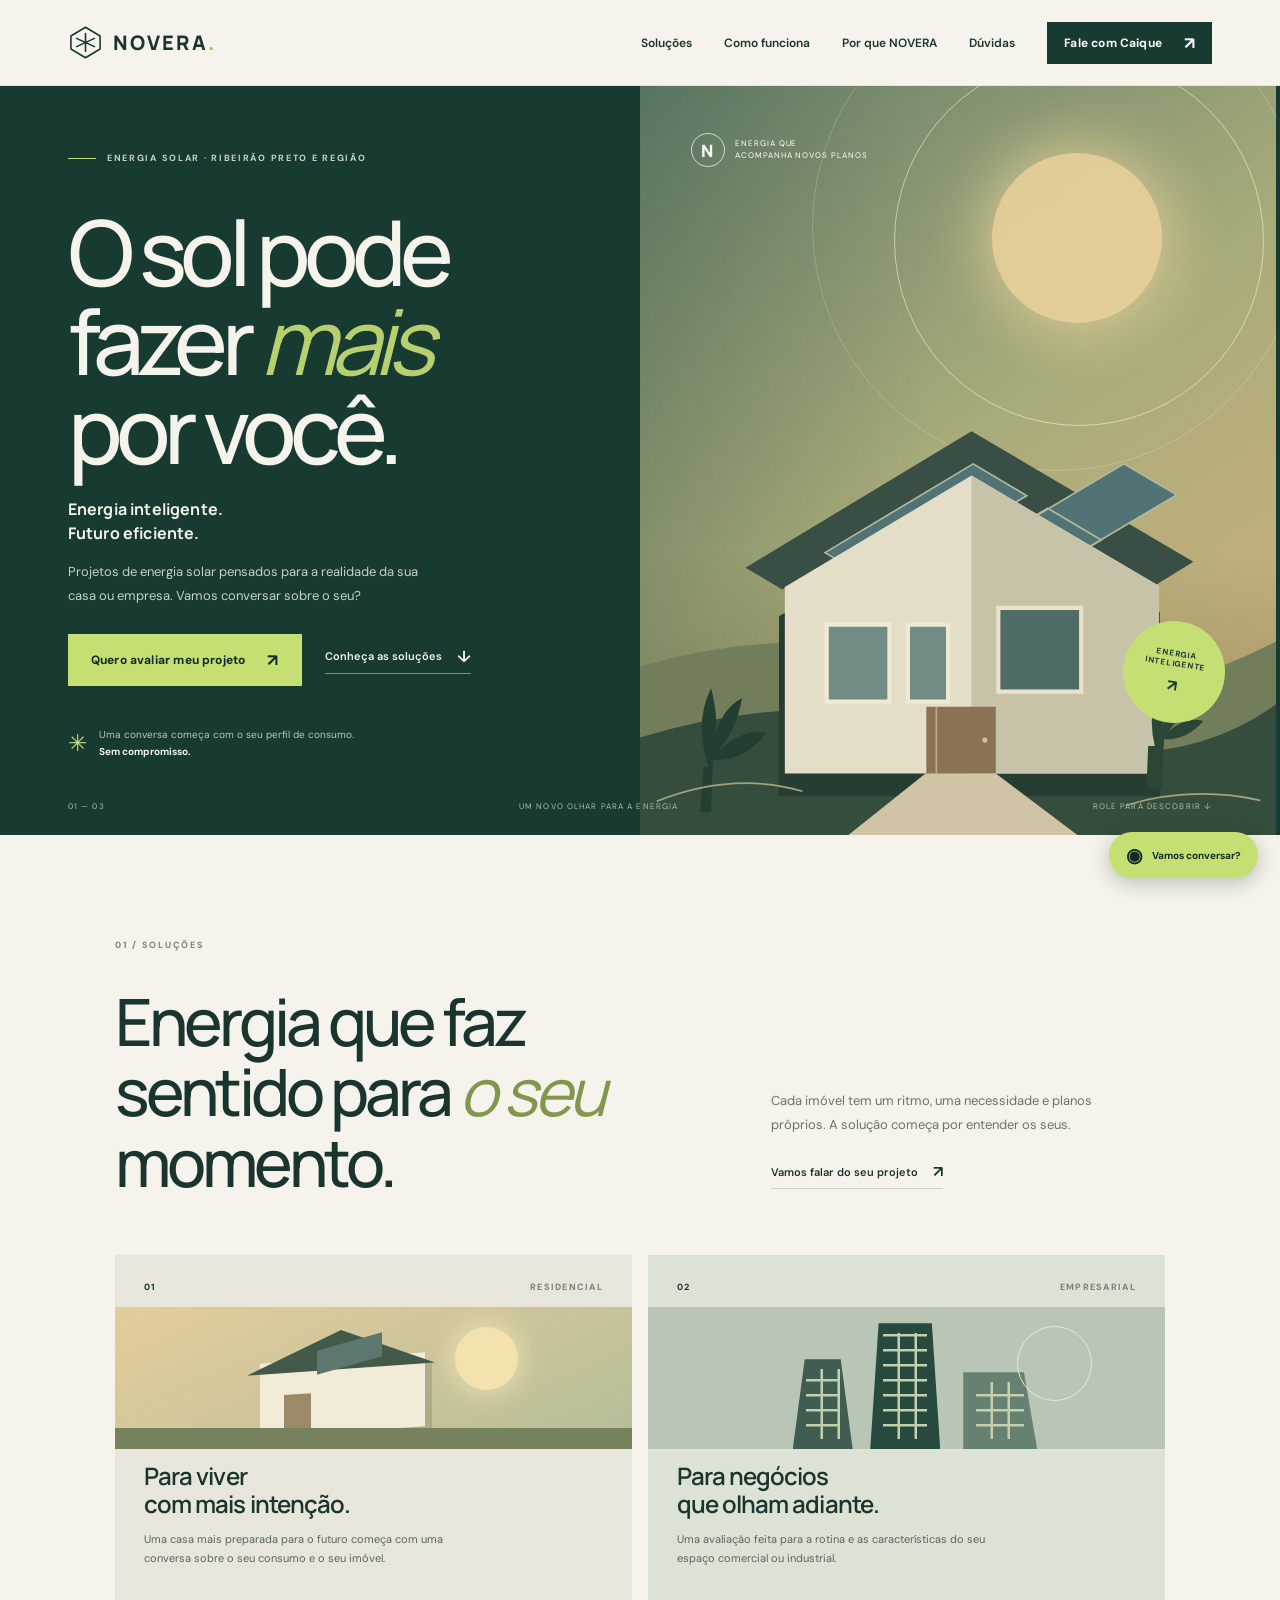
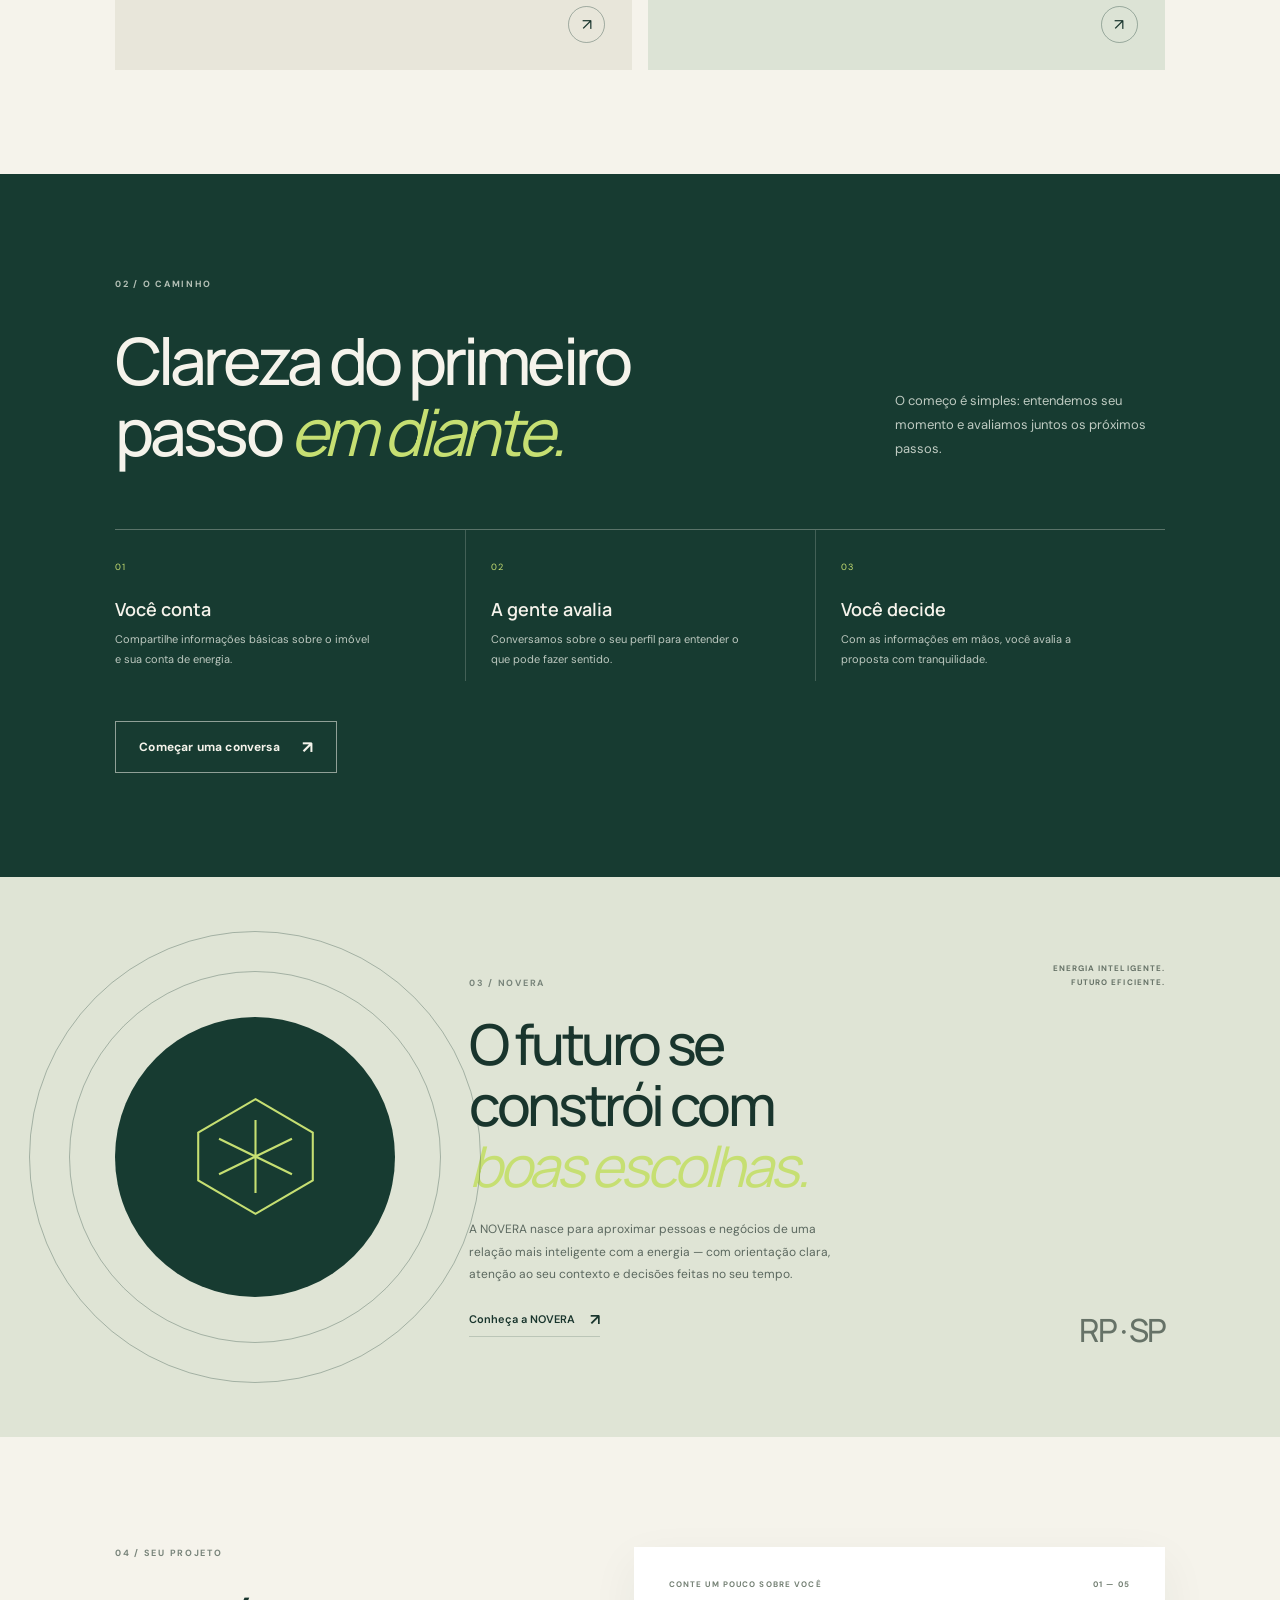
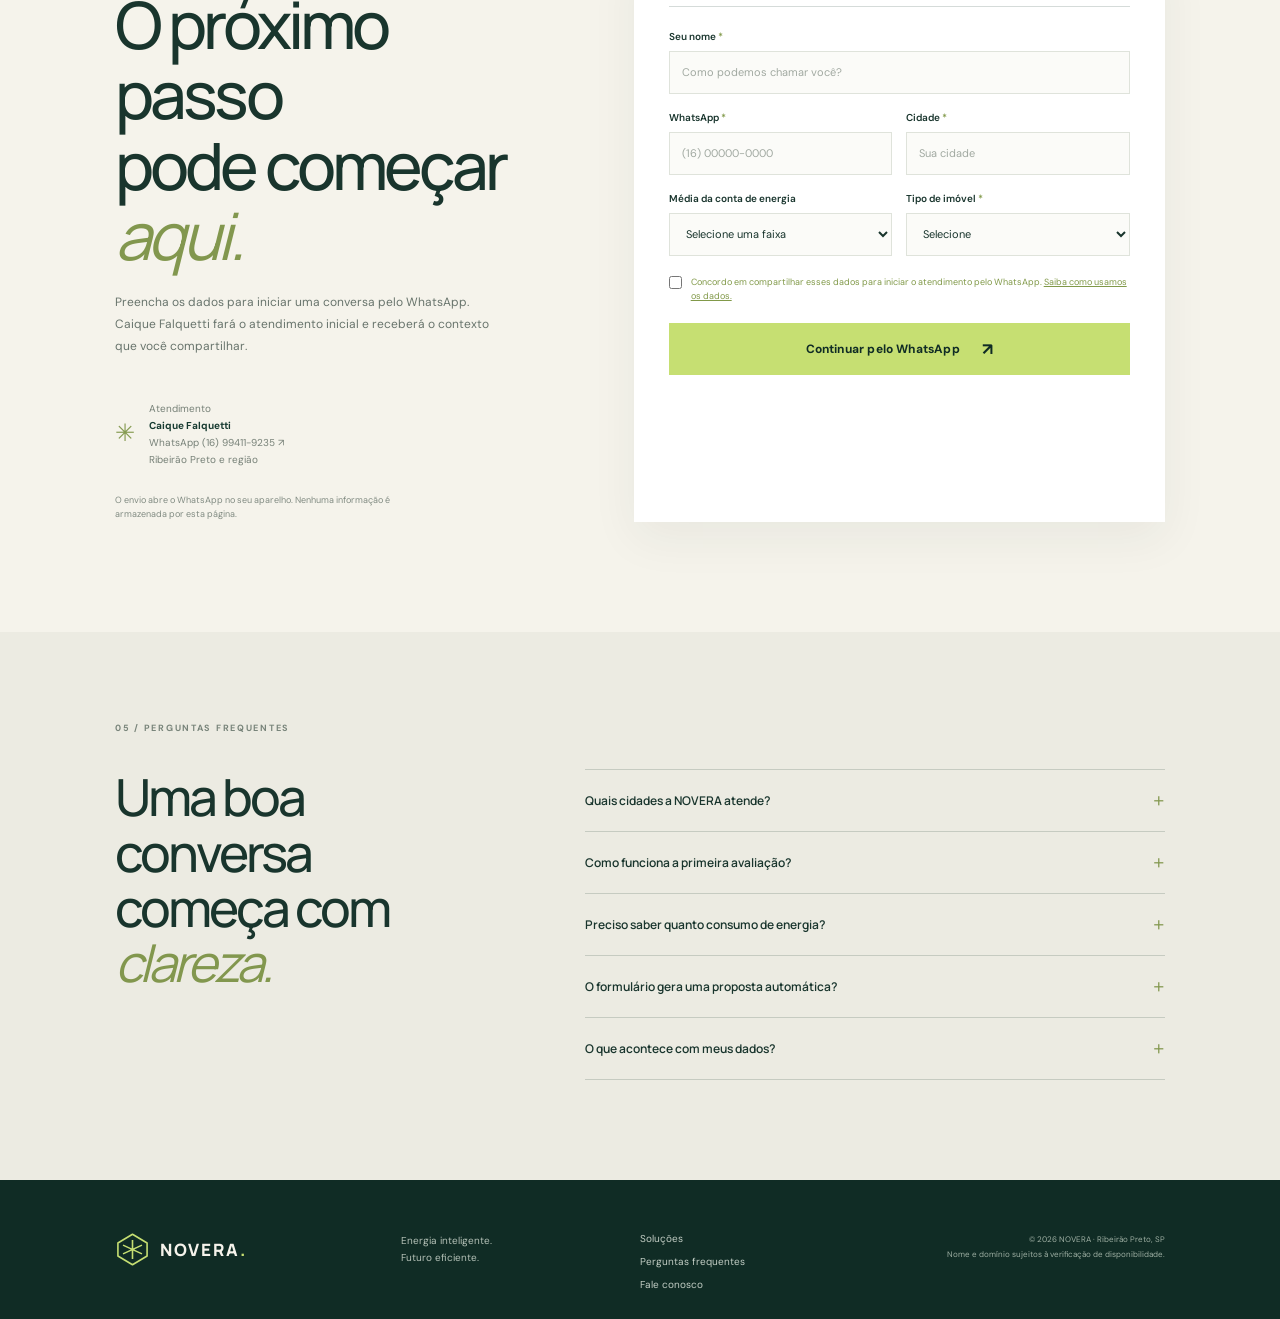
==== index.html @ 74062aa0 "Publicar o site NOVERA" ====
<!doctype html>
<html lang="pt-BR">
<head>
  <meta charset="utf-8">
  <meta name="viewport" content="width=device-width, initial-scale=1">
  <meta name="theme-color" content="#173b31">
  <meta name="description" content="Energia solar para casas e empresas em Ribeirão Preto e região. Conte à NOVERA sobre seu imóvel e receba uma avaliação personalizada.">
  <meta property="og:title" content="NOVERA — Energia inteligente. Futuro eficiente.">
  <meta property="og:description" content="Uma nova forma de pensar a energia da sua casa ou empresa.">
  <meta property="og:type" content="website">
  <title>NOVERA | Energia inteligente. Futuro eficiente.</title>
  <link rel="icon" href="assets/favicon.svg" type="image/svg+xml">
  <link rel="preconnect" href="https://fonts.googleapis.com">
  <link rel="preconnect" href="https://fonts.gstatic.com" crossorigin>
  <link href="https://fonts.googleapis.com/css2?family=DM+Sans:wght@400;500;600;700&family=Manrope:wght@400;500;600;700;800&display=swap" rel="stylesheet">
  <link rel="stylesheet" href="styles.css">
</head>
<body>
  <a class="skip-link" href="#conteudo">Pular para o conteúdo</a>
  <header class="site-header">
    <a class="brand" href="#inicio" aria-label="NOVERA, início">
      <svg class="brand-mark" viewBox="0 0 48 48" role="img" aria-label="Símbolo NOVERA"><path d="M24 3 44 15v18L24 45 4 33V15L24 3Z"/><path d="M24 11v26M11 18l26 12M37 18 11 30"/></svg>
      <span class="brand-word">NOVERA<span class="brand-dot">.</span></span>
    </a>
    <button class="menu-toggle" aria-expanded="false" aria-controls="main-nav" aria-label="Abrir menu"><span></span><span></span></button>
    <nav id="main-nav" class="main-nav" aria-label="Navegação principal">
      <a href="#solucoes">Soluções</a><a href="#como-funciona">Como funciona</a><a href="#sobre">Por que NOVERA</a><a href="#duvidas">Dúvidas</a>
      <a class="button button-small button-dark" data-wa href="#contato">Fale com Caique <span aria-hidden="true">↗</span></a>
    </nav>
  </header>
  <main id="conteudo">
    <section class="hero" id="inicio">
      <div class="hero-copy">
        <div class="eyebrow"><span class="eyebrow-line"></span> ENERGIA SOLAR · RIBEIRÃO PRETO E REGIÃO</div>
        <h1>O sol pode<br>fazer <em>mais</em><br>por você.</h1>
        <p class="hero-lede">Energia inteligente.<br>Futuro eficiente.</p>
        <p class="hero-text">Projetos de energia solar pensados para a realidade da sua casa ou empresa. Vamos conversar sobre o seu?</p>
        <div class="hero-actions"><a class="button button-lime" data-wa href="#contato">Quero avaliar meu projeto <span aria-hidden="true">↗</span></a><a class="text-link" href="#solucoes">Conheça as soluções <span aria-hidden="true">↓</span></a></div>
        <div class="hero-note"><span class="sun-icon" aria-hidden="true">✳</span><span>Uma conversa começa com o seu perfil de consumo.<br><b>Sem compromisso.</b></span></div>
      </div>
      <div class="hero-art" aria-label="Ilustração arquitetônica de uma casa com painéis solares ao entardecer" role="img">
        <div class="art-sun"></div><div class="art-orbit orbit-one"></div><div class="art-orbit orbit-two"></div>
        <div class="art-caption"><span class="caption-mark">N</span><span>ENERGIA QUE<br>ACOMPANHA NOVOS PLANOS</span></div>
        <svg class="house-art" viewBox="0 0 760 680" aria-hidden="true">
          <path class="hill hill-back" d="M0 470 Q210 410 390 475 T760 440V680H0Z"/><path class="hill hill-front" d="M0 555 Q210 490 420 550 T760 515V680H0Z"/>
          <path class="house-shadow" d="m166 410 230-133 225 128v220H166Z"/>
          <path class="roof" d="m126 352 270-163 265 156-44 27-221-129-226 135Z"/>
          <path class="roof-panel" d="m221 334 177-106 64 38-178 106Zm89 52 177-105 64 38-178 105Zm91-53 177-105 63 37-178 106Z"/>
          <path class="wall" d="m173 375 223-133 224 132v224H173Z"/><path class="wall-side" d="m396 242 224 132v224H396Z"/>
          <path class="window" d="M223 420h75v92h-75zM320 420h48v92h-48z"/><path class="window-side" d="M428 400h99v100h-99z"/>
          <path class="door" d="M342 518h83v80h-83z"/><path class="door-line" d="M354 518v80"/><circle class="knob" cx="412" cy="558" r="3"/>
          <path class="pathway" d="M341 598h84l109 82H238Z"/>
          <path class="plant" d="M82 590q-18-53 3-94 11 43 2 68 9-44 35-56-7 38-29 64 28-28 58-23-26 34-64 33l-2 62H72l4-54Z"/>
          <path class="plant plant-two" d="M615 565q-10-40 7-76 9 33 2 53 10-32 29-41-5 28-22 47 21-19 42-13-20 23-47 22l-3 59h-18l2-51Z"/>
          <path class="ground-line" d="M20 631q91-36 174-12m386 17q79-24 161-6"/>
        </svg>
        <div class="art-stamp"><span>ENERGIA<br>INTELIGENTE</span><b>↗</b></div>
      </div>
      <div class="hero-bottom"><span>01 — 03</span><span>UM NOVO OLHAR PARA A ENERGIA</span><span class="scroll-cue">ROLE PARA DESCOBRIR ↓</span></div>
    </section>

    <section class="intro section-pad" id="solucoes">
      <div class="section-kicker">01 / SOLUÇÕES</div><div class="intro-content"><h2>Energia que faz<br>sentido para <em>o seu</em><br>momento.</h2><div class="intro-aside"><p>Cada imóvel tem um ritmo, uma necessidade e planos próprios. A solução começa por entender os seus.</p><a class="text-link dark-link" href="#contato">Vamos falar do seu projeto <span>↗</span></a></div></div>
      <div class="solution-grid">
        <article class="solution-card home-card"><div class="solution-number">01 <span>RESIDENCIAL</span></div><div class="solution-illustration home-illustration" aria-hidden="true"><div class="mini-sun"></div><div class="mini-house"><i></i><b></b></div><div class="mini-ground"></div></div><h3>Para viver<br>com mais intenção.</h3><p>Uma casa mais preparada para o futuro começa com uma conversa sobre o seu consumo e o seu imóvel.</p><a class="round-link" href="#contato" aria-label="Saiba mais sobre energia solar residencial">↗</a></article>
        <article class="solution-card business-card"><div class="solution-number">02 <span>EMPRESARIAL</span></div><div class="solution-illustration business-illustration" aria-hidden="true"><div class="tower tower-a"></div><div class="tower tower-b"></div><div class="tower tower-c"></div><div class="business-sun"></div></div><h3>Para negócios<br>que olham adiante.</h3><p>Uma avaliação feita para a rotina e as características do seu espaço comercial ou industrial.</p><a class="round-link" href="#contato" aria-label="Saiba mais sobre energia solar empresarial">↗</a></article>
      </div>
    </section>

    <section class="process section-pad" id="como-funciona"><div class="section-kicker">02 / O CAMINHO</div><div class="process-heading"><h2>Clareza do primeiro<br>passo <em>em diante.</em></h2><p>O começo é simples: entendemos seu momento e avaliamos juntos os próximos passos.</p></div><div class="steps"><article><span class="step-index">01</span><h3>Você conta</h3><p>Compartilhe informações básicas sobre o imóvel e sua conta de energia.</p></article><article><span class="step-index">02</span><h3>A gente avalia</h3><p>Conversamos sobre o seu perfil para entender o que pode fazer sentido.</p></article><article><span class="step-index">03</span><h3>Você decide</h3><p>Com as informações em mãos, você avalia a proposta com tranquilidade.</p></article></div><a class="button button-outline" href="#contato">Começar uma conversa <span>↗</span></a></section>

    <section class="manifesto" id="sobre"><div class="manifesto-mark" aria-hidden="true"><svg viewBox="0 0 120 120"><path d="M60 5 115 37v46L60 115 5 83V37L60 5Z"/><path d="M60 25v70M25 43l70 34M95 43 25 77"/></svg></div><div class="manifesto-copy"><div class="section-kicker">03 / NOVERA</div><h2>O futuro se<br>constrói com<br><em>boas escolhas.</em></h2><p>A NOVERA nasce para aproximar pessoas e negócios de uma relação mais inteligente com a energia — com orientação clara, atenção ao seu contexto e decisões feitas no seu tempo.</p><a class="text-link" data-wa href="#contato">Conheça a NOVERA <span>↗</span></a></div><div class="manifesto-side"><span>ENERGIA INTELIGENTE.<br>FUTURO EFICIENTE.</span><span class="manifesto-year">RP · SP</span></div></section>

    <section class="lead-section section-pad" id="contato"><div class="lead-copy"><div class="section-kicker">04 / SEU PROJETO</div><h2>O próximo passo<br>pode começar <em>aqui.</em></h2><p>Preencha os dados para iniciar uma conversa pelo WhatsApp. Caique Falquetti fará o atendimento inicial e receberá o contexto que você compartilhar.</p><div class="lead-contact"><span class="contact-spark">✳</span><span>Atendimento<br><b>Caique Falquetti</b><br><a data-wa href="#contato">WhatsApp (16) 99411-9235 ↗</a><br>Ribeirão Preto e região</span></div><small>O envio abre o WhatsApp no seu aparelho. Nenhuma informação é armazenada por esta página.</small></div>
      <form class="lead-form" id="lead-form">
        <div class="form-heading"><span>CONTE UM POUCO SOBRE VOCÊ</span><span>01 — 05</span></div>
        <label for="name">Seu nome <span>*</span></label><input id="name" name="name" autocomplete="name" placeholder="Como podemos chamar você?" required>
        <div class="form-row"><div><label for="phone">WhatsApp <span>*</span></label><input id="phone" name="phone" type="tel" autocomplete="tel" inputmode="tel" placeholder="(16) 00000-0000" required></div><div><label for="city">Cidade <span>*</span></label><input id="city" name="city" autocomplete="address-level2" placeholder="Sua cidade" required></div></div>
        <div class="form-row"><div><label for="bill">Média da conta de energia</label><select id="bill" name="bill"><option value="">Selecione uma faixa</option><option>Até R$ 300</option><option>R$ 301 a R$ 600</option><option>R$ 601 a R$ 1.000</option><option>R$ 1.001 a R$ 2.000</option><option>Acima de R$ 2.000</option><option>Prefiro informar depois</option></select></div><div><label for="property">Tipo de imóvel <span>*</span></label><select id="property" name="property" required><option value="">Selecione</option><option>Residencial — casa</option><option>Residencial — apartamento</option><option>Comercial</option><option>Industrial / rural</option><option>Outro</option></select></div></div>
        <label class="consent"><input type="checkbox" id="consent" required><span>Concordo em compartilhar esses dados para iniciar o atendimento pelo WhatsApp. <a href="#privacidade">Saiba como usamos os dados.</a></span></label>
        <button class="button button-lime submit-button" type="submit">Continuar pelo WhatsApp <span>↗</span></button><p class="form-feedback" id="form-feedback" aria-live="polite"></p>
      </form>
    </section>

    <section class="faq-section section-pad" id="duvidas"><div class="section-kicker">05 / PERGUNTAS FREQUENTES</div><div class="faq-layout"><h2>Uma boa conversa<br>começa com <em>clareza.</em></h2><div class="faq-list">
      <details><summary>Quais cidades a NOVERA atende?<span>+</span></summary><p>O atendimento inicial é voltado a Ribeirão Preto e região. Informe sua cidade no formulário para confirmarmos a disponibilidade para o seu endereço.</p></details>
      <details><summary>Como funciona a primeira avaliação?<span>+</span></summary><p>Você compartilha alguns dados básicos e conversamos sobre o seu perfil. Qualquer recomendação depende da análise do imóvel e das informações completas.</p></details>
      <details><summary>Preciso saber quanto consumo de energia?<span>+</span></summary><p>Não. Se souber a média da sua conta, ela ajuda a iniciar a conversa. Se não souber, selecione “Prefiro informar depois” e seguimos por lá.</p></details>
      <details><summary>O formulário gera uma proposta automática?<span>+</span></summary><p>Não. Ele prepara uma mensagem para o WhatsApp com as informações que você escolheu compartilhar. Uma avaliação mais completa depende do atendimento.</p></details>
      <details><summary>O que acontece com meus dados?<span>+</span></summary><p>Os dados são incluídos apenas na mensagem que você escolhe abrir no WhatsApp. Esta página não tem sistema próprio de armazenamento. Consulte o aviso de privacidade antes do lançamento para adequá-lo ao processo real da empresa.</p></details>
    </div></div></section>
  </main>
  <footer class="site-footer" id="privacidade"><a class="brand footer-brand" href="#inicio"><svg class="brand-mark" viewBox="0 0 48 48" aria-hidden="true"><path d="M24 3 44 15v18L24 45 4 33V15L24 3Z"/><path d="M24 11v26M11 18l26 12M37 18 11 30"/></svg><span class="brand-word">NOVERA<span class="brand-dot">.</span></span></a><p>Energia inteligente.<br>Futuro eficiente.</p><div class="footer-links"><a href="#solucoes">Soluções</a><a href="#duvidas">Perguntas frequentes</a><a href="#contato">Fale conosco</a></div><span class="copyright">© <span id="year">2026</span> NOVERA · Ribeirão Preto, SP<br>Nome e domínio sujeitos à verificação de disponibilidade.</span></footer>
  <a class="floating-wa" data-wa href="#contato" aria-label="Fale com a NOVERA pelo WhatsApp"><span class="wa-icon">◉</span><span>Vamos conversar?</span></a>
  <script src="script.js"></script>
</body>
</html>
---- styles.css ----
:root{--forest:#173b31;--forest-deep:#102c25;--moss:#345b49;--lime:#c6df72;--paper:#f5f3eb;--sand:#e9e5d8;--ink:#19352d;--muted:#68746c;--line:rgba(23,59,49,.18);--display:'Manrope',sans-serif;--body:'DM Sans',sans-serif}*{box-sizing:border-box}html{scroll-behavior:smooth;scroll-padding-top:88px}body{margin:0;background:var(--paper);color:var(--ink);font-family:var(--body);-webkit-font-smoothing:antialiased}a{color:inherit;text-decoration:none}button,input,select{font:inherit}.skip-link{position:absolute;top:-60px;left:20px;background:var(--lime);padding:12px;z-index:20}.skip-link:focus{top:12px}.site-header{height:86px;padding:0 5.3%;display:flex;align-items:center;justify-content:space-between;background:var(--paper);position:sticky;top:0;z-index:10;border-bottom:1px solid rgba(23,59,49,.08)}.brand{display:flex;align-items:center;gap:10px}.brand-mark{width:35px;height:35px;fill:none;stroke:var(--forest);stroke-width:2.2;stroke-linejoin:round}.brand-word{font:800 20px var(--display);letter-spacing:.12em}.brand-dot{color:#a3bd4d}.main-nav{display:flex;align-items:center;gap:32px;font-size:12px;font-weight:600}.main-nav>a:not(.button){transition:color .2s}.main-nav>a:not(.button):hover{color:#799337}.button{min-height:52px;padding:0 23px;display:inline-flex;align-items:center;justify-content:center;gap:22px;font-size:12px;font-weight:700;letter-spacing:.015em;transition:transform .2s,background .2s}.button:hover{transform:translateY(-2px)}.button span{font-size:17px}.button-small{min-height:42px;padding:0 17px}.button-dark{background:var(--forest);color:white}.button-lime{background:var(--lime);color:var(--forest-deep)}.button-outline{color:var(--paper);border:1px solid rgba(245,243,235,.55);margin-top:40px}.menu-toggle{display:none}.hero{min-height:660px;background:var(--forest);color:var(--paper);position:relative;display:grid;grid-template-columns:1fr 1fr;overflow:hidden;padding:66px 5.3% 72px}.hero-copy{position:relative;z-index:2;max-width:550px}.eyebrow,.section-kicker{font-size:9px;font-weight:700;letter-spacing:.19em}.eyebrow{display:flex;align-items:center;gap:11px;color:#c5d3c8}.eyebrow-line{width:28px;height:1px;background:var(--lime)}h1,h2,h3,p{margin-top:0}.hero h1{font:500 clamp(64px,7.1vw,100px)/.98 var(--display);letter-spacing:-.075em;margin:43px 0 23px}.hero h1 em,.intro h2 em,.process h2 em,.manifesto h2 em,.lead-copy h2 em,.faq-layout h2 em{font-weight:400;color:#b8cf70}.hero-lede{font:700 16px/1.5 var(--display);letter-spacing:.01em;margin-bottom:15px}.hero-text{max-width:360px;color:#c5d1c8;font-size:13px;line-height:1.8;margin-bottom:27px}.hero-actions{display:flex;align-items:center;gap:23px;flex-wrap:wrap}.text-link{font-size:11px;font-weight:600;border-bottom:1px solid rgba(245,243,235,.45);padding:0 0 6px;display:inline-flex;gap:15px;align-items:center}.text-link span{font-size:16px}.hero-note{display:flex;align-items:center;gap:12px;margin-top:39px;color:#b8c6bc;font-size:10px;line-height:1.65}.hero-note b{color:var(--paper)}.sun-icon{font-size:23px;color:var(--lime)}.hero-art{position:relative;min-height:510px;margin:-66px -11.2% -72px 0;background:linear-gradient(145deg,#66806a,#a8ab7a 48%,#d4b27c);overflow:hidden}.hero-art:after{content:'';position:absolute;inset:0;background:linear-gradient(90deg,rgba(23,59,49,.18),transparent 46%),linear-gradient(0deg,rgba(27,47,35,.3),transparent 38%)}.art-sun{position:absolute;width:170px;height:170px;border-radius:50%;background:#ead29c;opacity:.9;right:18%;top:9%;box-shadow:0 0 70px #f2dba3}.art-orbit{position:absolute;border:1px solid rgba(250,242,208,.6);border-radius:50%;width:370px;height:370px;right:2%;top:-4%}.orbit-two{width:490px;height:490px;right:-4%;top:-14%;opacity:.4}.house-art{position:absolute;width:100%;height:auto;bottom:-1%;left:0;z-index:1}.hill-back{fill:#727e5b}.hill-front{fill:#354d3d}.house-shadow{fill:#263d32}.roof{fill:#394e44}.roof-panel{fill:#527375;stroke:#b0bb9a;stroke-width:2}.wall{fill:#e4ddc7}.wall-side{fill:#c7c3a9}.window{fill:#718c85;stroke:#f0e9d4;stroke-width:5}.window-side{fill:#506c68;stroke:#ebe2ca;stroke-width:5}.door{fill:#8b7254}.door-line{stroke:#c1aa83;stroke-width:2}.knob{fill:#d2c48e}.pathway{fill:#d0c4a4}.plant{fill:#233f32}.plant-two{fill:#2b4536}.ground-line{stroke:#a3a47a;stroke-width:2;fill:none}.art-caption{position:absolute;top:47px;left:8%;z-index:2;display:flex;align-items:center;gap:10px;font-size:8px;line-height:1.45;letter-spacing:.12em;color:#fff}.caption-mark{font:800 17px var(--display);border:1px solid rgba(255,255,255,.7);border-radius:50%;width:34px;height:34px;display:grid;place-items:center}.art-stamp{position:absolute;right:8%;bottom:15%;z-index:3;background:var(--lime);width:102px;height:102px;border-radius:50%;display:flex;align-items:center;justify-content:center;flex-direction:column;gap:7px;color:var(--forest);font-size:8px;font-weight:700;letter-spacing:.1em;text-align:center;transform:rotate(9deg)}.art-stamp b{font-size:16px}.hero-bottom{position:absolute;bottom:24px;left:5.3%;right:5.3%;z-index:2;display:flex;justify-content:space-between;color:#aabbb0;font-size:8px;letter-spacing:.14em}.section-pad{padding:104px 9%}.intro{background:var(--paper)}.section-kicker{color:#78847a}.intro-content{display:grid;grid-template-columns:1.25fr .75fr;align-items:end;margin:35px 0 58px}.intro h2,.process h2,.manifesto h2,.lead-copy h2,.faq-layout h2{font:500 clamp(38px,5.1vw,68px)/1.08 var(--display);letter-spacing:-.06em;margin:0}.intro h2 em,.lead-copy h2 em,.faq-layout h2 em{color:#82974e}.intro-aside{max-width:330px;padding:0 0 8px}.intro-aside p,.process-heading>p{font-size:13px;line-height:1.85;color:var(--muted);margin-bottom:23px}.dark-link{border-color:var(--line)}.solution-grid{display:grid;grid-template-columns:1fr 1fr;gap:16px}.solution-card{min-height:415px;padding:26px 29px 30px;position:relative;overflow:hidden}.home-card{background:#e8e6da}.business-card{background:#dce3d5}.solution-number{display:flex;justify-content:space-between;font-size:9px;font-weight:700;letter-spacing:.14em}.solution-number span{color:#768077}.solution-illustration{height:142px;position:relative;margin:14px -29px 13px;overflow:hidden}.home-illustration{background:linear-gradient(155deg,#e4cc9b,#b5bd98)}.mini-sun{position:absolute;width:63px;height:63px;background:#f3e1ae;border-radius:50%;top:20px;right:22%;box-shadow:0 0 30px #f6e9bb}.mini-house{position:absolute;width:165px;height:74px;background:#f1ebd8;left:28%;bottom:17px;transform:skewY(-4deg);box-shadow:7px 10px 0 rgba(57,75,56,.18)}.mini-house:before{content:'';position:absolute;left:-13px;top:-28px;border-left:94px solid transparent;border-right:94px solid transparent;border-bottom:39px solid #43594a}.mini-house i{position:absolute;width:65px;height:24px;background:#5d7770;top:-16px;left:57px;transform:skewY(-12deg)}.mini-house b{position:absolute;width:27px;height:41px;background:#9d8968;bottom:0;left:24px}.mini-ground{position:absolute;bottom:0;width:100%;height:21px;background:#76815d}.business-illustration{background:#b9c6b5}.tower{position:absolute;bottom:0;background:#405d51;width:60px}.tower-a{height:90px;left:28%;clip-path:polygon(20% 0,80% 0,100% 100%,0 100%)}.tower-b{height:126px;left:43%;width:70px;background:#27493e;clip-path:polygon(12% 0,88% 0,100% 100%,0 100%)}.tower-c{height:77px;left:61%;width:74px;background:#668172;clip-path:polygon(0 0,82% 0,100% 100%,0 100%)}.tower:after{content:'';position:absolute;inset:10px 13px;background:repeating-linear-gradient(0deg,transparent 0 12px,#c4d0ad 13px 15px),repeating-linear-gradient(90deg,transparent 0 14px,#c4d0ad 15px 17px)}.business-sun{position:absolute;right:14%;top:19px;border:1px solid #f1e7c6;width:75px;height:75px;border-radius:50%}.solution-card h3{font:600 24px/1.15 var(--display);letter-spacing:-.04em;margin:0 0 12px}.solution-card p{font-size:11px;line-height:1.8;color:#58665d;max-width:310px;margin:0}.round-link{position:absolute;right:27px;bottom:27px;border:1px solid rgba(23,59,49,.35);border-radius:50%;width:37px;height:37px;display:grid;place-items:center;transition:background .2s,color .2s}.round-link:hover{background:var(--forest);color:white}.process{background:var(--forest);color:var(--paper)}.process .section-kicker{color:#b5c1b7}.process-heading{display:flex;justify-content:space-between;align-items:end;margin:35px 0 63px}.process h2 em,.manifesto h2 em{color:var(--lime)}.process-heading>p{max-width:270px;color:#bfcbc2;margin:0 0 5px}.steps{display:grid;grid-template-columns:repeat(3,1fr);border-top:1px solid rgba(245,243,235,.3)}.steps article{padding:24px 26px 0 0;min-height:150px;position:relative}.steps article+article{padding-left:25px;border-left:1px solid rgba(245,243,235,.2)}.step-index{font-size:9px;color:var(--lime);letter-spacing:.12em}.steps h3{font:600 18px var(--display);margin:22px 0 9px}.steps p{font-size:11px;line-height:1.8;color:#bdc9c0;max-width:260px}.manifesto{background:#dfe4d5;min-height:560px;padding:85px 9%;display:grid;grid-template-columns:.7fr 1fr .45fr;align-items:center;gap:35px;overflow:hidden}.manifesto-mark{width:280px;height:280px;border-radius:50%;background:var(--forest);display:grid;place-items:center;position:relative}.manifesto-mark:before,.manifesto-mark:after{content:'';position:absolute;border:1px solid rgba(23,59,49,.3);border-radius:50%;width:370px;height:370px}.manifesto-mark:after{width:450px;height:450px}.manifesto-mark svg{width:125px;fill:none;stroke:var(--lime);stroke-width:2}.manifesto-copy .section-kicker{margin-bottom:25px}.manifesto h2{font-size:clamp(39px,4.4vw,61px);margin-bottom:21px}.manifesto-copy>p{font-size:12px;line-height:1.9;color:#5b685f;max-width:390px;margin-bottom:21px}.manifesto .text-link{border-color:var(--line)}.manifesto-side{align-self:stretch;display:flex;flex-direction:column;justify-content:space-between;align-items:flex-end;font-size:8px;font-weight:700;letter-spacing:.13em;text-align:right;color:#667267;line-height:1.7}.manifesto-year{font:500 32px var(--display);letter-spacing:-.07em}.lead-section{display:grid;grid-template-columns:.9fr 1.1fr;gap:8%;background:var(--paper);padding-top:110px;padding-bottom:110px}.lead-copy h2{margin:30px 0 20px}.lead-copy>p{font-size:12px;line-height:1.85;color:var(--muted);max-width:375px}.lead-contact{display:flex;align-items:center;gap:14px;margin-top:42px;font-size:10px;line-height:1.7;color:#768077}.lead-contact b{font-weight:700;color:var(--forest)}.contact-spark{font-size:24px;color:#869b52}.lead-copy small{display:block;max-width:320px;margin-top:25px;color:#818b82;font-size:9px;line-height:1.65}.lead-form{background:#fff;padding:32px 35px 28px;box-shadow:0 16px 45px rgba(39,54,43,.06)}.form-heading{display:flex;justify-content:space-between;border-bottom:1px solid var(--line);padding-bottom:17px;margin-bottom:23px;font-size:8px;font-weight:700;letter-spacing:.14em;color:#748074}.lead-form label{display:block;font-size:10px;font-weight:600;margin:0 0 8px}.lead-form label>span{color:#819949}.lead-form input:not([type=checkbox]),.lead-form select{height:43px;width:100%;border:1px solid #dfe3db;background:#fbfbf8;padding:0 12px;border-radius:0;color:var(--ink);font-size:11px;outline:none;margin-bottom:17px}.lead-form input:focus,.lead-form select:focus{border-color:#79934a;box-shadow:0 0 0 3px rgba(198,223,114,.22)}.lead-form input::placeholder{color:#a1a9a1}.form-row{display:grid;grid-template-columns:1fr 1fr;gap:14px}.lead-form .consent{display:flex;gap:9px;align-items:flex-start;margin:2px 0 19px;font-size:9px;line-height:1.6;color:#69766d;font-weight:400}.consent input{margin:1px 0 0;accent-color:var(--forest)}.consent a{text-decoration:underline}.submit-button{width:100%;border:0;cursor:pointer}.form-feedback{font-size:10px;color:#a43d32;margin:9px 0 0;min-height:12px}.faq-section{background:#ecebe2;padding-top:90px;padding-bottom:100px}.faq-layout{display:grid;grid-template-columns:.8fr 1.2fr;gap:8%;margin-top:35px}.faq-layout h2{font-size:clamp(36px,4vw,53px)}.faq-list details{border-bottom:1px solid rgba(23,59,49,.18)}.faq-list details:first-child{border-top:1px solid rgba(23,59,49,.18)}.faq-list summary{padding:17px 0;list-style:none;cursor:pointer;display:flex;justify-content:space-between;align-items:center;font:600 12px var(--display)}.faq-list summary::-webkit-details-marker{display:none}.faq-list summary span{font-size:20px;font-weight:400;color:#82974e;transition:transform .2s}.faq-list details[open] summary span{transform:rotate(45deg)}.faq-list details p{font-size:11px;line-height:1.8;color:#66736a;max-width:500px;margin:0 32px 18px 0}.site-footer{padding:52px 9% 28px;background:var(--forest-deep);color:var(--paper);display:grid;grid-template-columns:1.1fr .9fr 1.1fr 1fr;gap:24px;align-items:start}.footer-brand .brand-mark{stroke:var(--lime)}.footer-brand .brand-dot{color:var(--lime)}.footer-brand .brand-word{font-size:17px}.site-footer>p{font-size:10px;line-height:1.7;color:#b5c2b8}.footer-links{display:flex;flex-direction:column;gap:10px;font-size:10px;color:#c3cec5}.footer-links a:hover{text-decoration:underline}.copyright{font-size:8px;line-height:1.8;color:#9eafa3;text-align:right}.floating-wa{position:fixed;right:22px;bottom:22px;z-index:8;background:var(--lime);color:var(--forest-deep);height:46px;padding:0 17px;border-radius:30px;display:flex;align-items:center;gap:9px;font-size:10px;font-weight:700;box-shadow:0 5px 20px #132d2544}.wa-icon{font-size:19px}.floating-wa:hover{background:#d8ee8c}.floating-wa:focus-visible,.button:focus-visible,.text-link:focus-visible,.round-link:focus-visible,.main-nav a:focus-visible,summary:focus-visible{outline:3px solid #92a945;outline-offset:3px}
@media(max-width:900px){.main-nav{gap:18px}.main-nav>a:not(.button){font-size:10px}.hero{min-height:610px}.hero-art{margin-right:-12%}.section-pad{padding-left:7%;padding-right:7%}.manifesto{padding-left:7%;padding-right:7%;grid-template-columns:.65fr 1fr .3fr;gap:20px}.manifesto-mark{width:220px;height:220px}.manifesto-mark:before{width:300px;height:300px}.manifesto-mark:after{width:370px;height:370px}.lead-section{gap:5%}.site-footer{padding-left:7%;padding-right:7%}}
@media(max-width:680px){html{scroll-padding-top:70px}.site-header{height:70px;padding:0 6%}.brand-mark{width:30px;height:30px}.brand-word{font-size:17px}.menu-toggle{width:42px;height:42px;display:grid;align-content:center;justify-content:center;gap:5px;border:0;background:transparent}.menu-toggle span{width:20px;height:1px;background:var(--forest)}.main-nav{display:none;position:absolute;top:70px;left:0;right:0;background:var(--paper);padding:19px 6% 25px;flex-direction:column;align-items:stretch;gap:0;box-shadow:0 10px 18px #1a39251a}.main-nav.open{display:flex}.main-nav>a:not(.button){font-size:13px;padding:14px 0;border-bottom:1px solid var(--line)}.main-nav .button{margin-top:16px}.hero{display:flex;flex-direction:column;min-height:0;padding:47px 6% 54px}.hero h1{font-size:clamp(65px,16vw,89px);margin:35px 0 19px}.hero-lede{font-size:15px}.hero-text{font-size:12px}.hero-actions{gap:17px}.hero-actions .button{width:100%}.hero-note{margin-top:24px}.hero-art{margin:35px -7% -54px;min-height:330px;width:calc(100% + 14%)}.house-art{width:120%;left:-10%}.art-sun{width:112px;height:112px;right:17%;top:11%}.art-orbit{width:280px;height:280px}.orbit-two{width:360px;height:360px}.art-caption{top:25px}.art-stamp{width:76px;height:76px;right:8%;bottom:13%;font-size:7px}.hero-bottom{bottom:13px;left:6%;right:6%;font-size:7px}.hero-bottom span:nth-child(2){display:none}.section-pad{padding:72px 6%}.intro-content{grid-template-columns:1fr;gap:20px;margin:25px 0 33px}.intro h2,.process h2,.lead-copy h2{font-size:44px}.intro-aside{max-width:400px}.solution-grid{grid-template-columns:1fr;gap:12px}.solution-card{min-height:390px;padding:22px 23px}.solution-illustration{margin-left:-23px;margin-right:-23px}.solution-card h3{font-size:23px}.process-heading{display:block;margin:25px 0 42px}.process-heading>p{margin-top:18px}.steps{grid-template-columns:1fr}.steps article,.steps article+article{padding:17px 0 3px;min-height:0;border-left:0;border-top:1px solid rgba(245,243,235,.2)}.steps article:first-child{border-top:0}.steps h3{margin:10px 0 6px}.steps p{margin-bottom:13px}.button-outline{margin-top:26px}.manifesto{padding:65px 6%;grid-template-columns:1fr;gap:32px;min-height:0}.manifesto-mark{width:155px;height:155px;margin:0 auto 5px}.manifesto-mark svg{width:80px}.manifesto-mark:before{width:210px;height:210px}.manifesto-mark:after{width:260px;height:260px}.manifesto-copy .section-kicker{margin-bottom:20px}.manifesto h2{font-size:45px}.manifesto-side{flex-direction:row;align-items:end;text-align:left}.manifesto-year{font-size:24px}.lead-section{grid-template-columns:1fr;gap:37px;padding-top:75px;padding-bottom:75px}.lead-copy h2{margin:22px 0 16px}.lead-contact{margin-top:24px}.lead-form{padding:25px 19px 20px}.form-row{gap:10px}.lead-form input:not([type=checkbox]),.lead-form select{font-size:10px;padding:0 9px}.faq-section{padding-top:68px;padding-bottom:75px}.faq-layout{grid-template-columns:1fr;gap:26px;margin-top:24px}.faq-layout h2{font-size:40px}.faq-list summary{font-size:11px;gap:12px}.site-footer{padding:40px 6% 92px;grid-template-columns:1fr 1fr;gap:22px}.copyright{text-align:left}.floating-wa{right:14px;bottom:13px;height:43px}.skip-link{left:8px}}
@media(prefers-reduced-motion:reduce){*,*::before,*::after{scroll-behavior:auto!important;transition:none!important}}
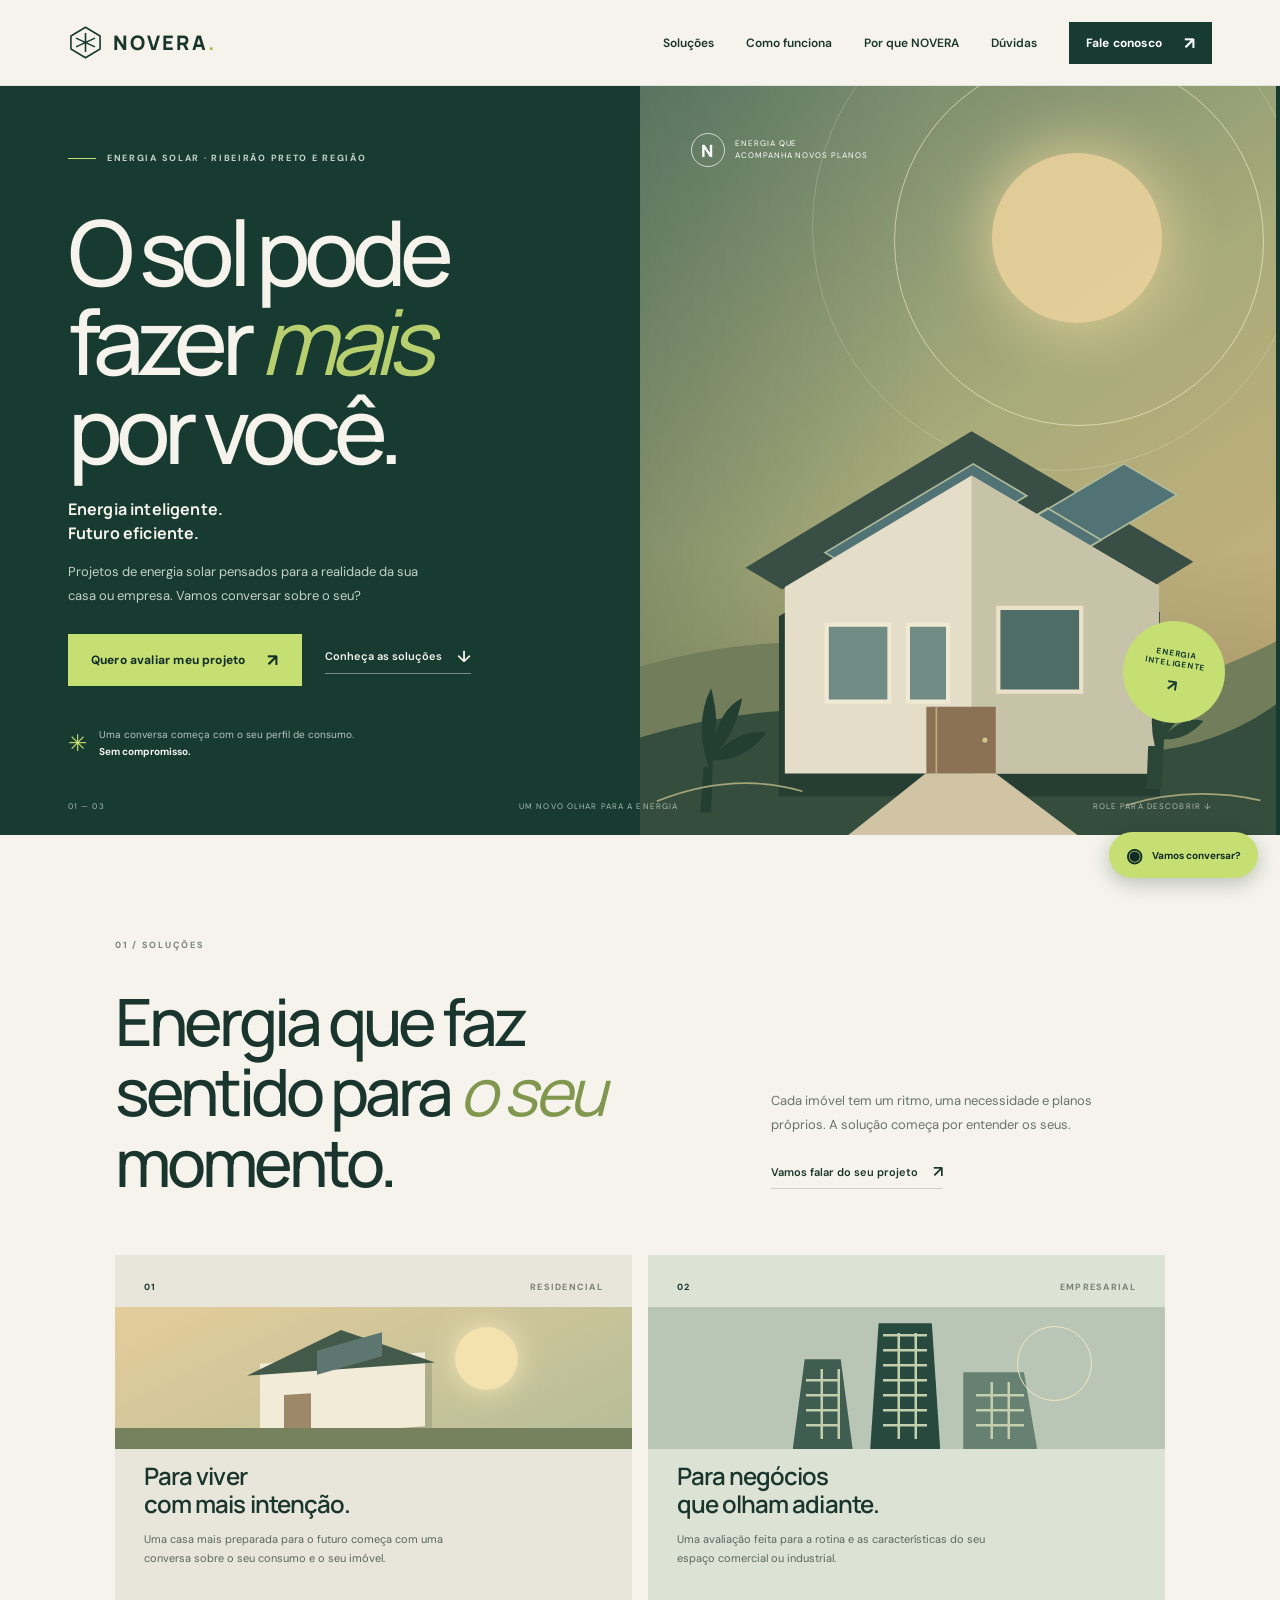
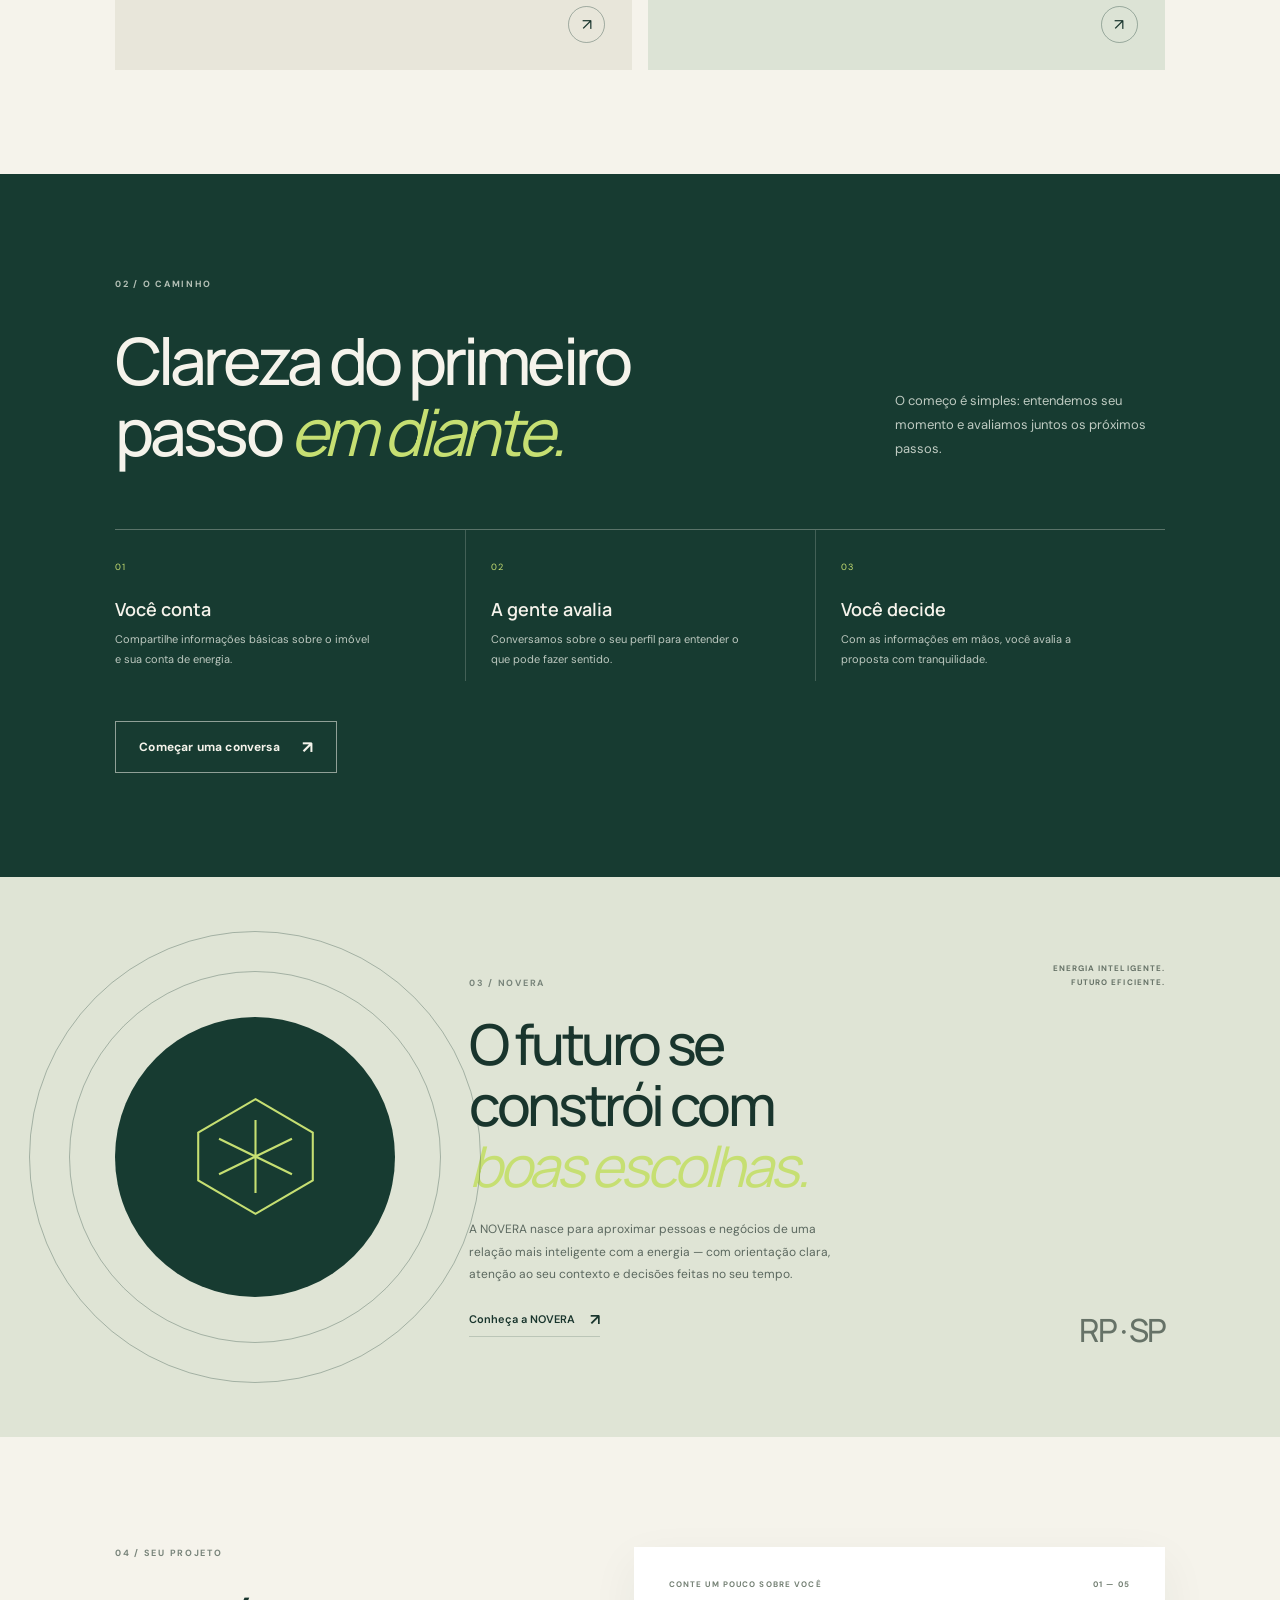
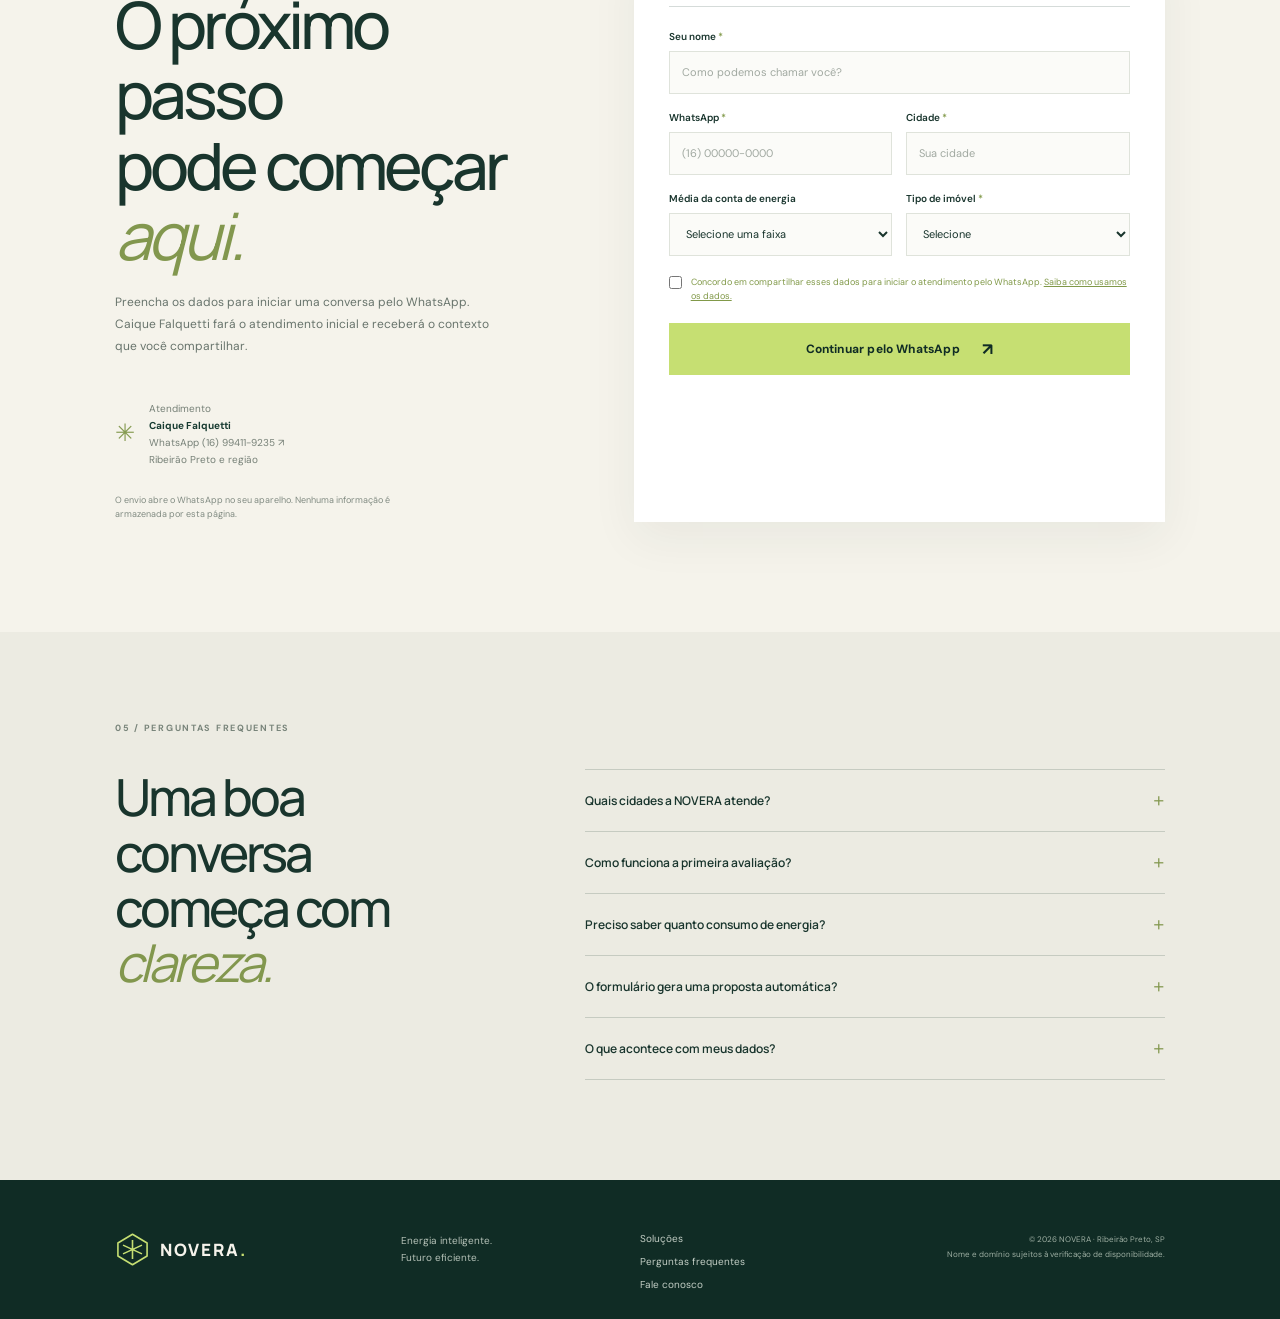
==== commit 25a40a84: "Atualizar botão de contato" ====
--- a/index.html
+++ b/index.html
@@ -25,7 +25,7 @@
     <button class="menu-toggle" aria-expanded="false" aria-controls="main-nav" aria-label="Abrir menu"><span></span><span></span></button>
     <nav id="main-nav" class="main-nav" aria-label="Navegação principal">
       <a href="#solucoes">Soluções</a><a href="#como-funciona">Como funciona</a><a href="#sobre">Por que NOVERA</a><a href="#duvidas">Dúvidas</a>
-      <a class="button button-small button-dark" data-wa href="#contato">Fale com Caique <span aria-hidden="true">↗</span></a>
+      <a class="button button-small button-dark" data-wa href="#contato">Fale conosco <span aria-hidden="true">↗</span></a>
     </nav>
   </header>
   <main id="conteudo">
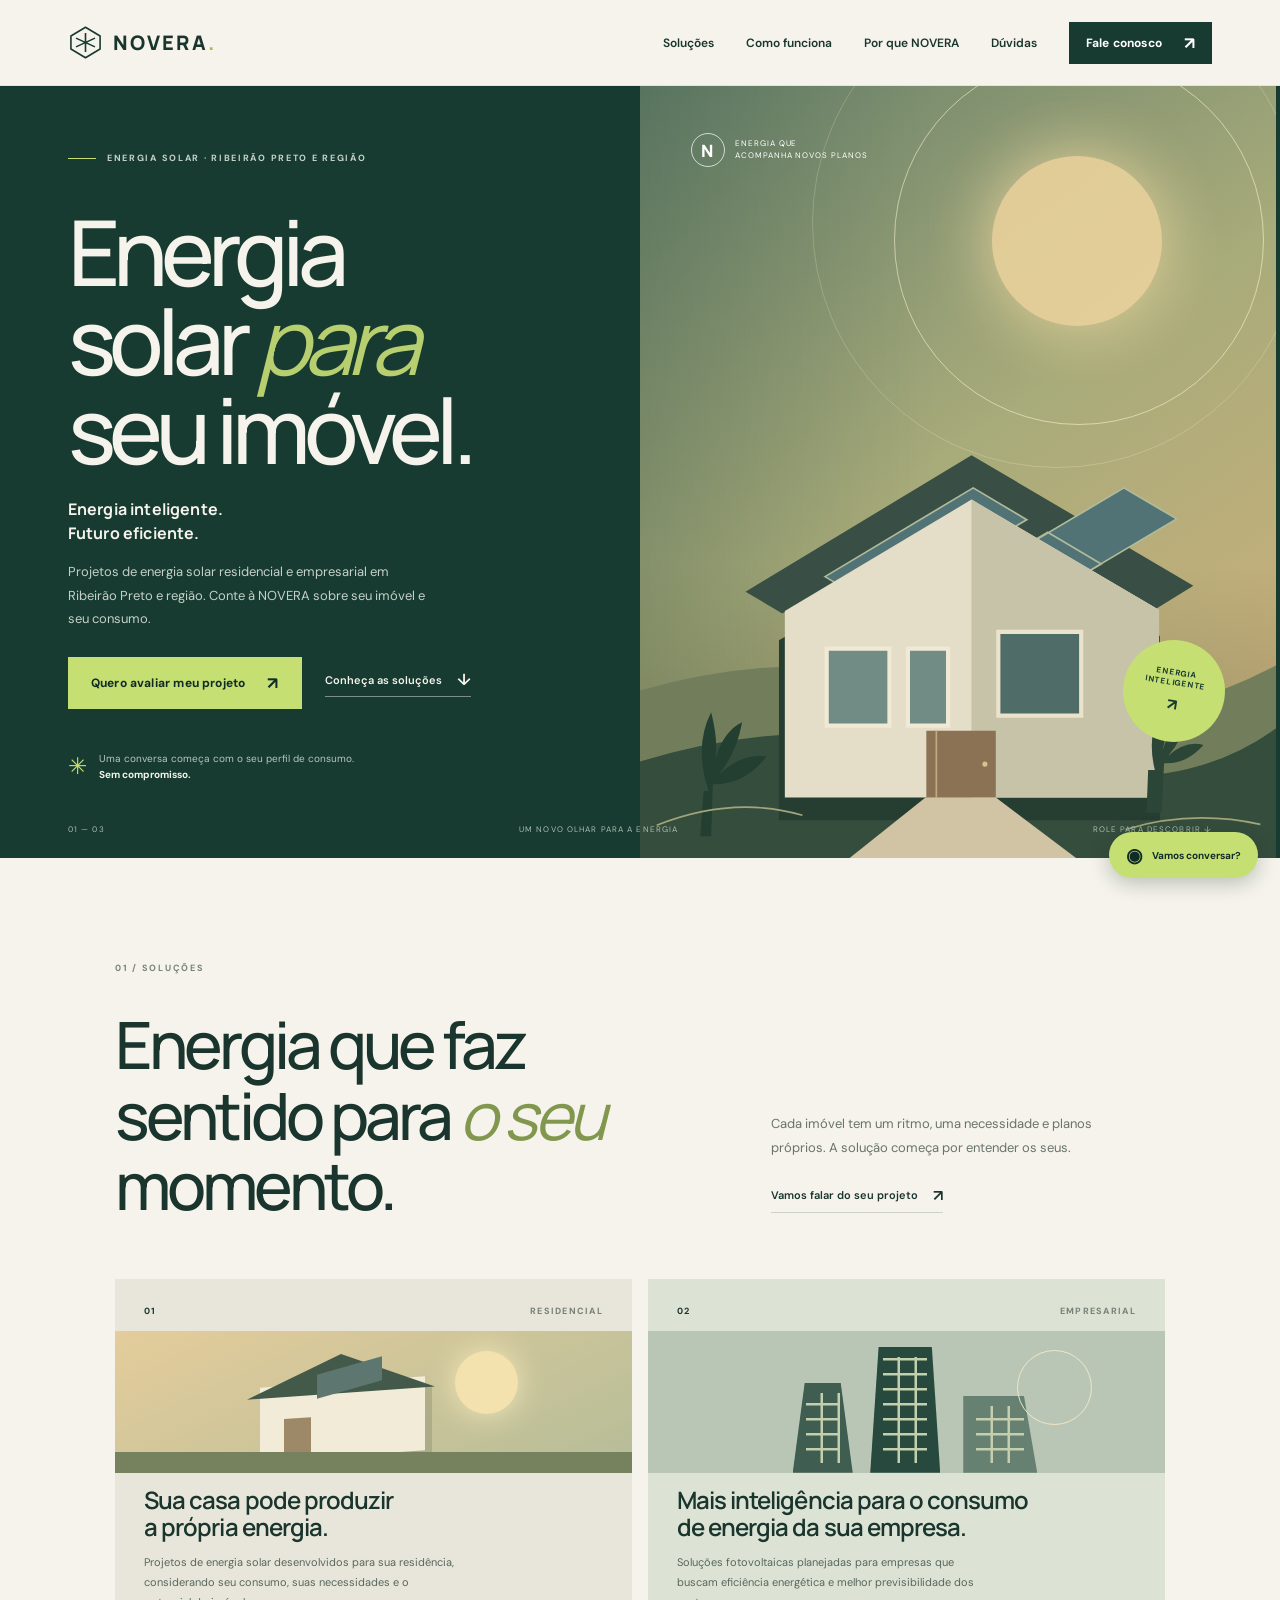
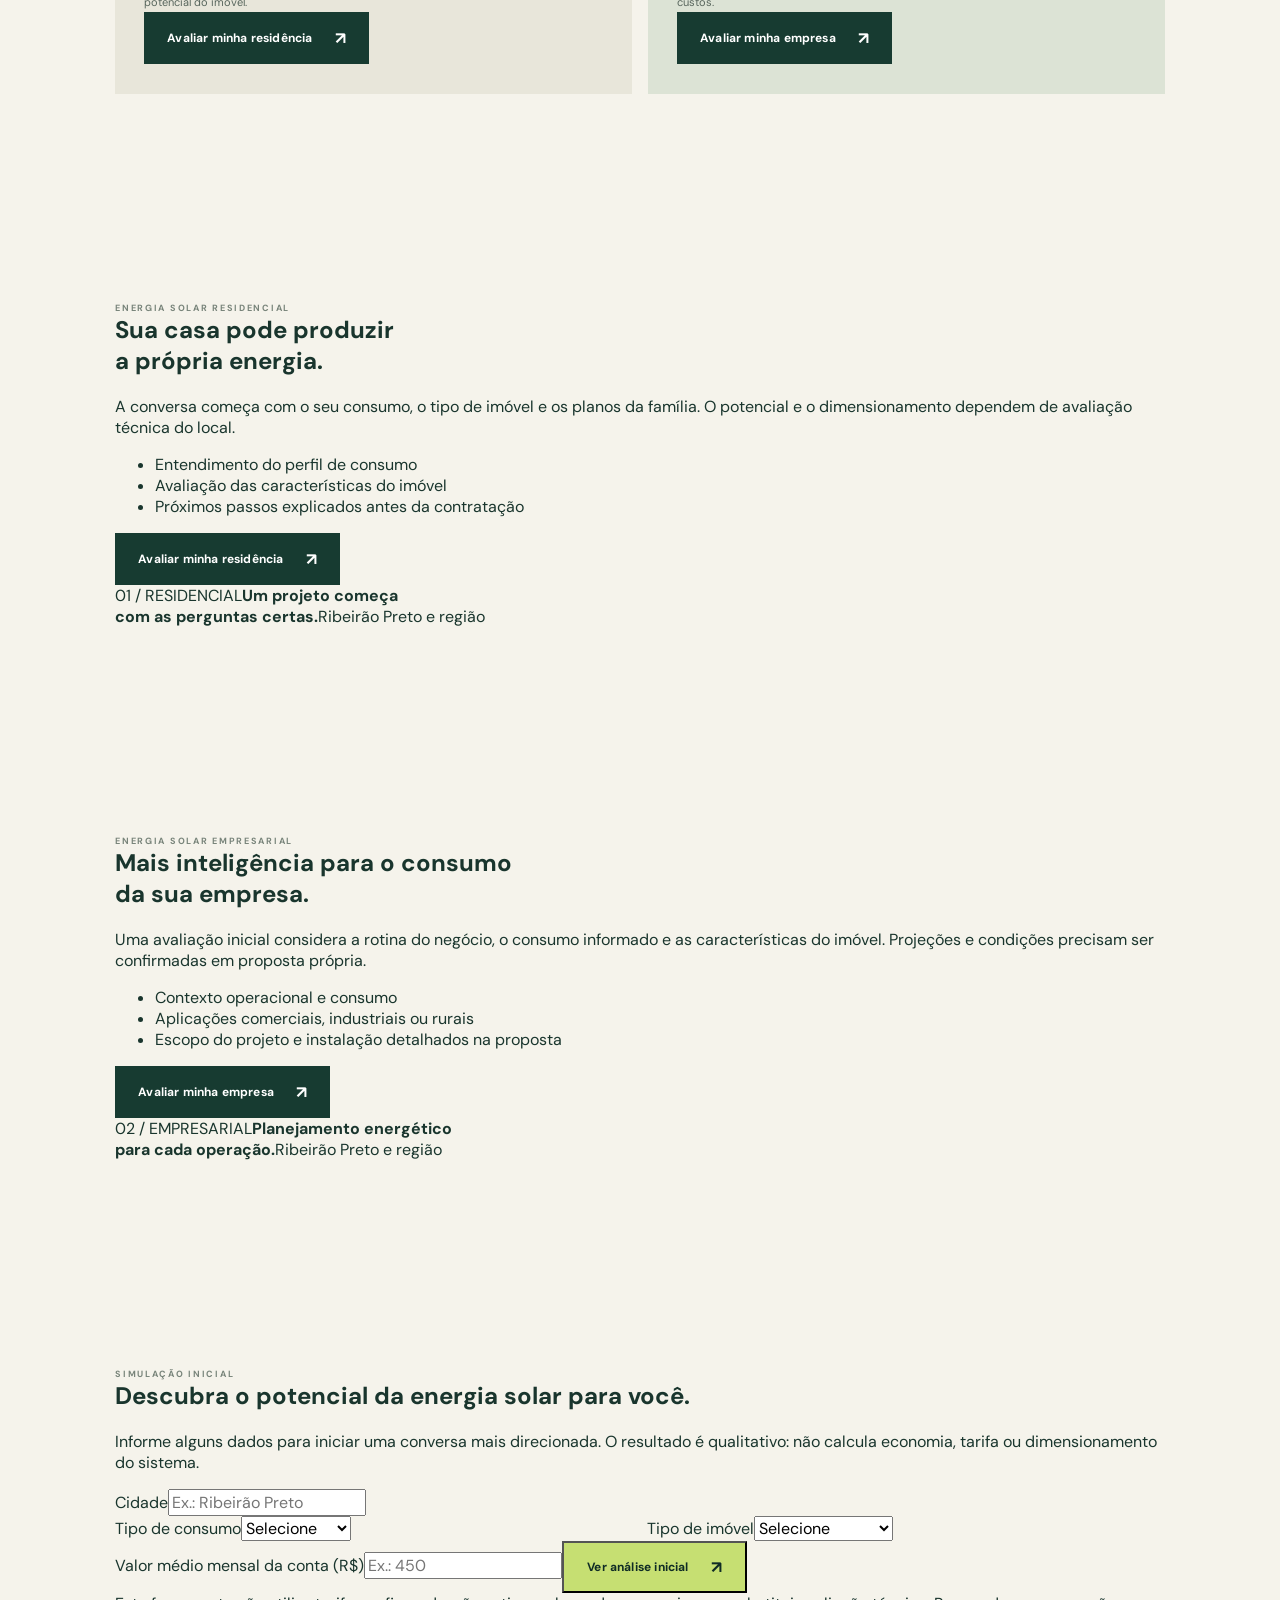
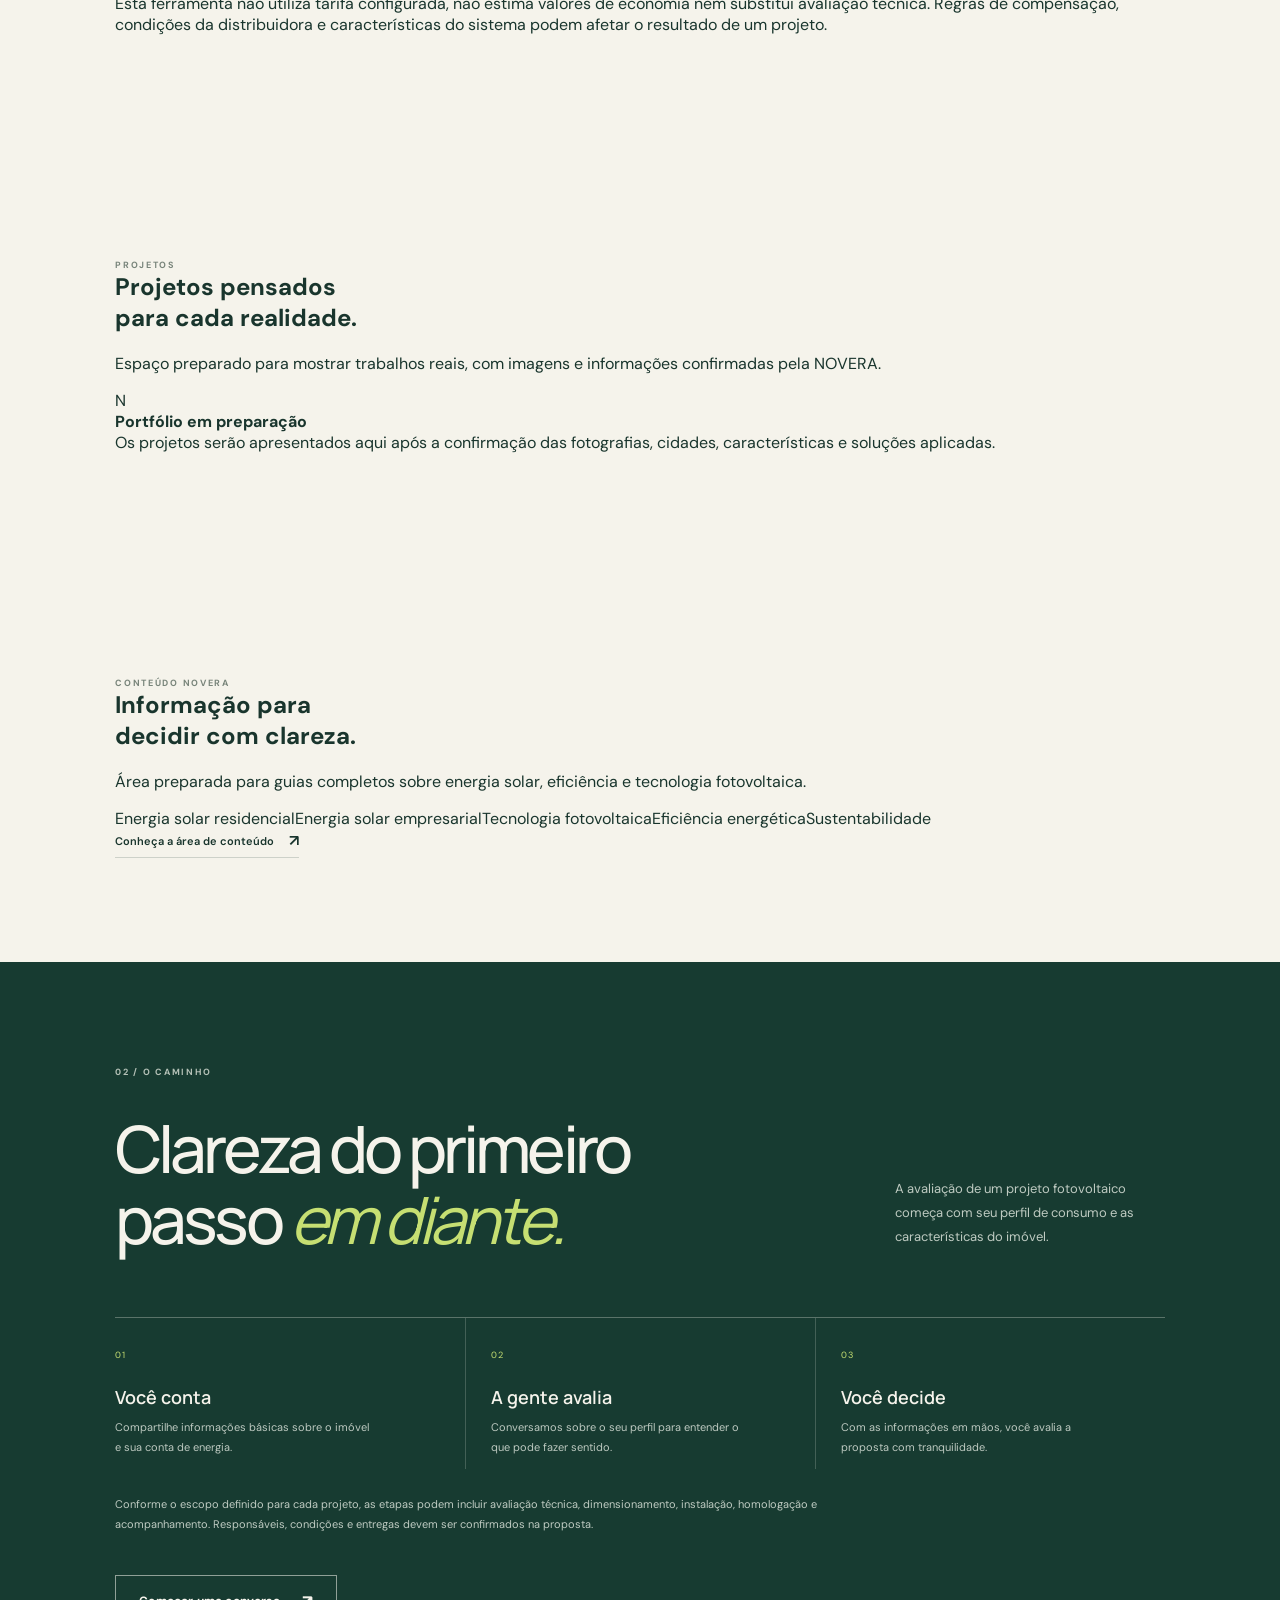
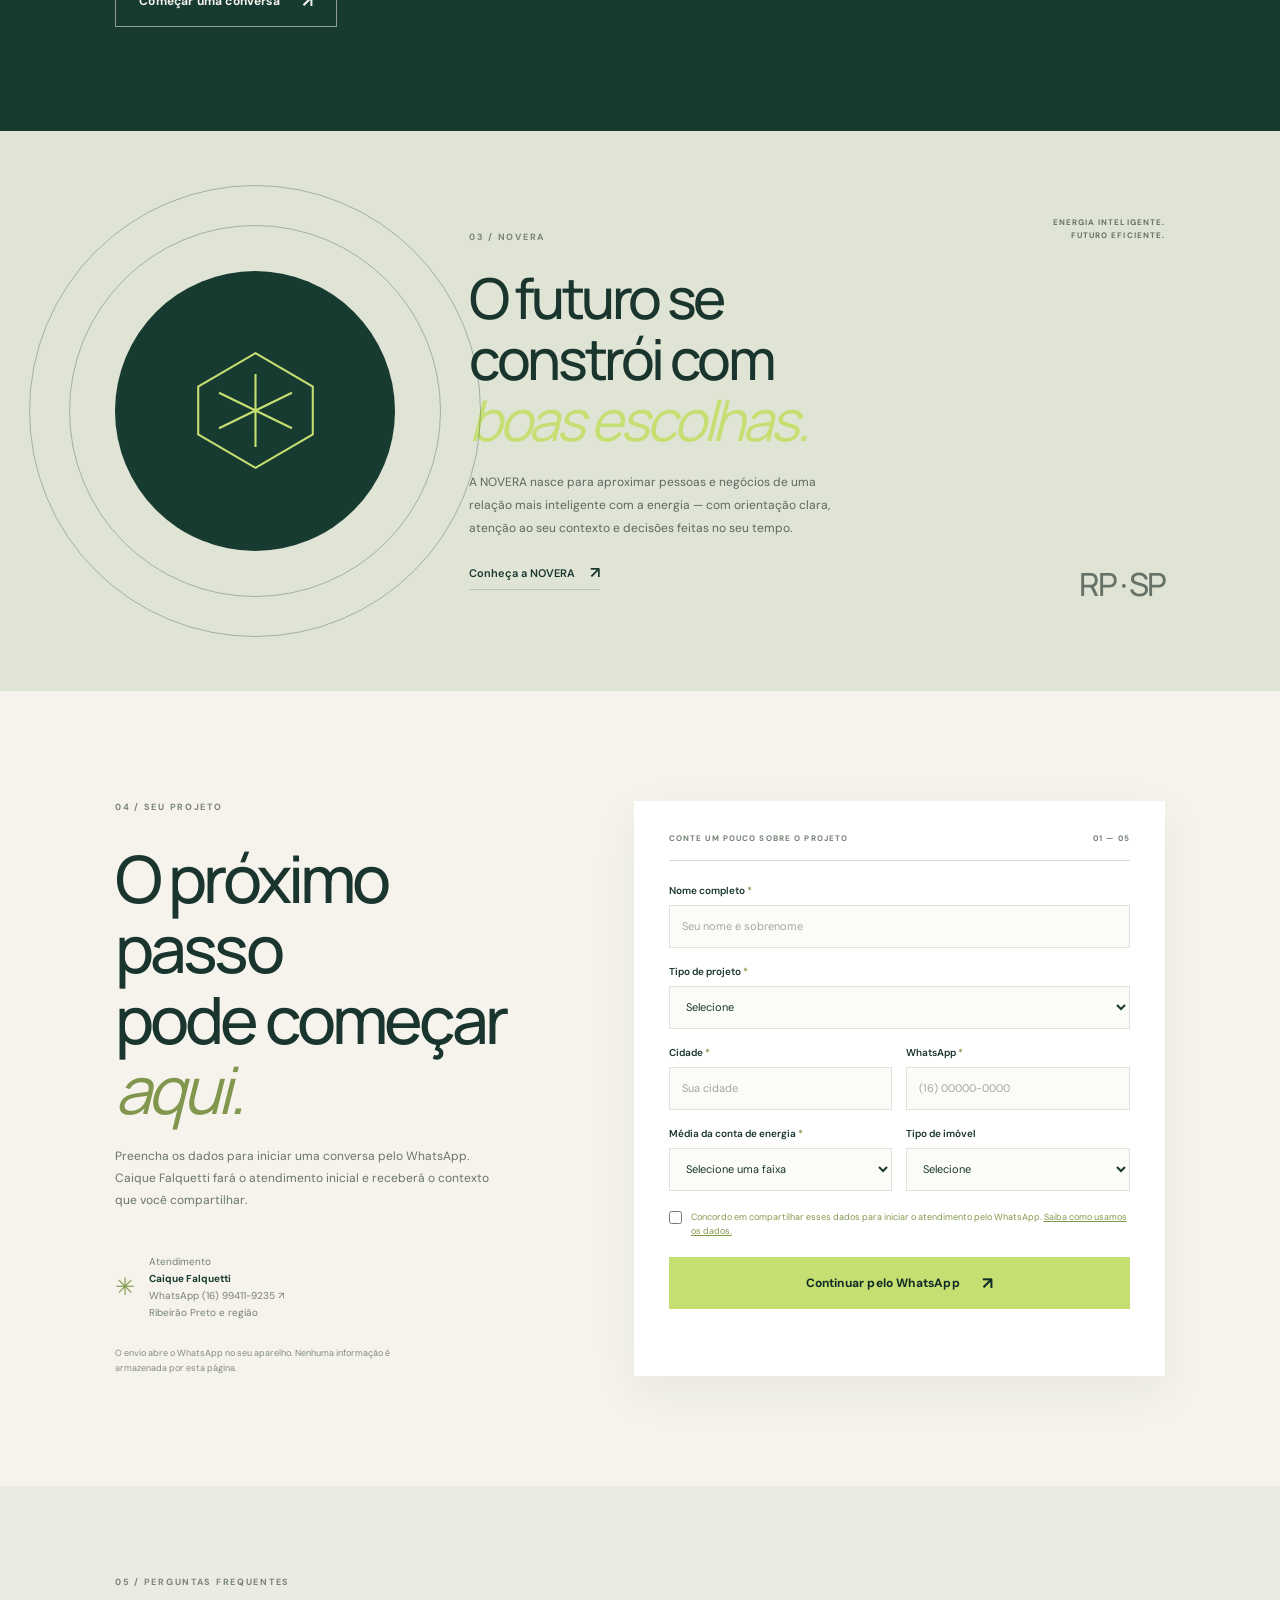
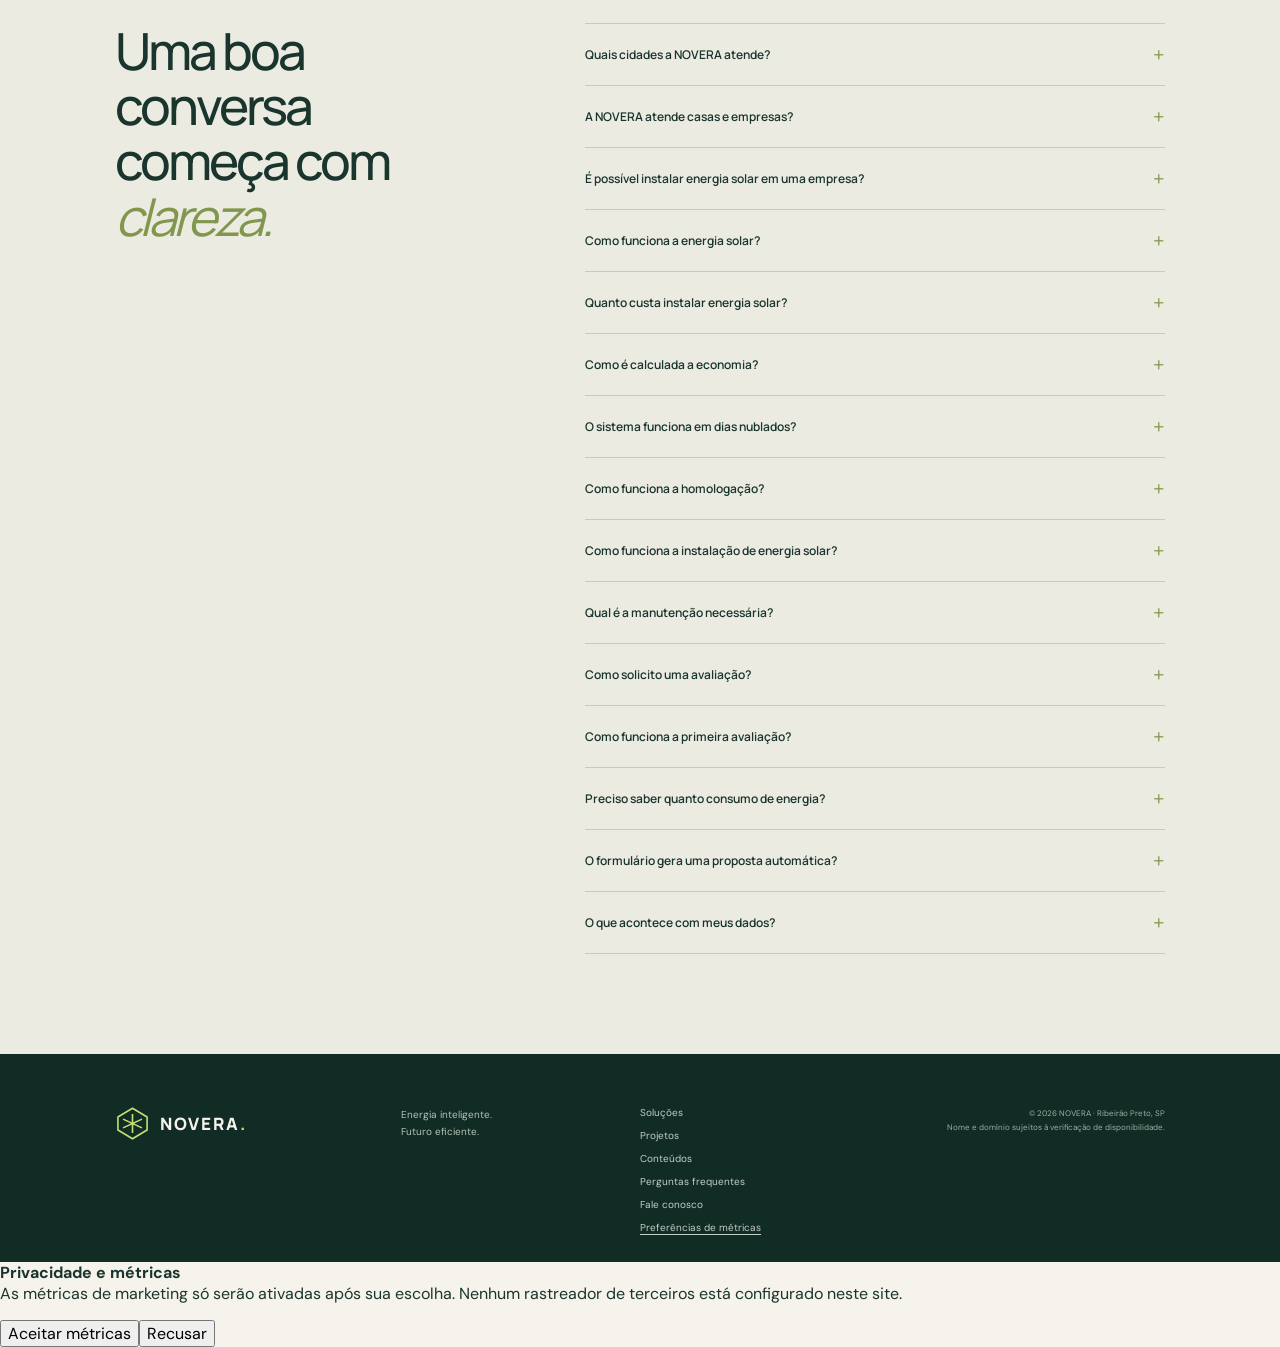
==== commit 2222a5ac: "Improve NOVERA SEO and lead conversion" ====
--- a/index.html
+++ b/index.html
@@ -1,97 +1,152 @@
-<!doctype html>
-<html lang="pt-BR">
-<head>
-  <meta charset="utf-8">
-  <meta name="viewport" content="width=device-width, initial-scale=1">
-  <meta name="theme-color" content="#173b31">
-  <meta name="description" content="Energia solar para casas e empresas em Ribeirão Preto e região. Conte à NOVERA sobre seu imóvel e receba uma avaliação personalizada.">
-  <meta property="og:title" content="NOVERA — Energia inteligente. Futuro eficiente.">
-  <meta property="og:description" content="Uma nova forma de pensar a energia da sua casa ou empresa.">
-  <meta property="og:type" content="website">
-  <title>NOVERA | Energia inteligente. Futuro eficiente.</title>
-  <link rel="icon" href="assets/favicon.svg" type="image/svg+xml">
-  <link rel="preconnect" href="https://fonts.googleapis.com">
-  <link rel="preconnect" href="https://fonts.gstatic.com" crossorigin>
-  <link href="https://fonts.googleapis.com/css2?family=DM+Sans:wght@400;500;600;700&family=Manrope:wght@400;500;600;700;800&display=swap" rel="stylesheet">
-  <link rel="stylesheet" href="styles.css">
-</head>
-<body>
-  <a class="skip-link" href="#conteudo">Pular para o conteúdo</a>
-  <header class="site-header">
-    <a class="brand" href="#inicio" aria-label="NOVERA, início">
-      <svg class="brand-mark" viewBox="0 0 48 48" role="img" aria-label="Símbolo NOVERA"><path d="M24 3 44 15v18L24 45 4 33V15L24 3Z"/><path d="M24 11v26M11 18l26 12M37 18 11 30"/></svg>
-      <span class="brand-word">NOVERA<span class="brand-dot">.</span></span>
-    </a>
-    <button class="menu-toggle" aria-expanded="false" aria-controls="main-nav" aria-label="Abrir menu"><span></span><span></span></button>
-    <nav id="main-nav" class="main-nav" aria-label="Navegação principal">
-      <a href="#solucoes">Soluções</a><a href="#como-funciona">Como funciona</a><a href="#sobre">Por que NOVERA</a><a href="#duvidas">Dúvidas</a>
-      <a class="button button-small button-dark" data-wa href="#contato">Fale conosco <span aria-hidden="true">↗</span></a>
-    </nav>
-  </header>
-  <main id="conteudo">
-    <section class="hero" id="inicio">
-      <div class="hero-copy">
-        <div class="eyebrow"><span class="eyebrow-line"></span> ENERGIA SOLAR · RIBEIRÃO PRETO E REGIÃO</div>
-        <h1>O sol pode<br>fazer <em>mais</em><br>por você.</h1>
-        <p class="hero-lede">Energia inteligente.<br>Futuro eficiente.</p>
-        <p class="hero-text">Projetos de energia solar pensados para a realidade da sua casa ou empresa. Vamos conversar sobre o seu?</p>
-        <div class="hero-actions"><a class="button button-lime" data-wa href="#contato">Quero avaliar meu projeto <span aria-hidden="true">↗</span></a><a class="text-link" href="#solucoes">Conheça as soluções <span aria-hidden="true">↓</span></a></div>
-        <div class="hero-note"><span class="sun-icon" aria-hidden="true">✳</span><span>Uma conversa começa com o seu perfil de consumo.<br><b>Sem compromisso.</b></span></div>
-      </div>
-      <div class="hero-art" aria-label="Ilustração arquitetônica de uma casa com painéis solares ao entardecer" role="img">
-        <div class="art-sun"></div><div class="art-orbit orbit-one"></div><div class="art-orbit orbit-two"></div>
-        <div class="art-caption"><span class="caption-mark">N</span><span>ENERGIA QUE<br>ACOMPANHA NOVOS PLANOS</span></div>
-        <svg class="house-art" viewBox="0 0 760 680" aria-hidden="true">
-          <path class="hill hill-back" d="M0 470 Q210 410 390 475 T760 440V680H0Z"/><path class="hill hill-front" d="M0 555 Q210 490 420 550 T760 515V680H0Z"/>
-          <path class="house-shadow" d="m166 410 230-133 225 128v220H166Z"/>
-          <path class="roof" d="m126 352 270-163 265 156-44 27-221-129-226 135Z"/>
-          <path class="roof-panel" d="m221 334 177-106 64 38-178 106Zm89 52 177-105 64 38-178 105Zm91-53 177-105 63 37-178 106Z"/>
-          <path class="wall" d="m173 375 223-133 224 132v224H173Z"/><path class="wall-side" d="m396 242 224 132v224H396Z"/>
-          <path class="window" d="M223 420h75v92h-75zM320 420h48v92h-48z"/><path class="window-side" d="M428 400h99v100h-99z"/>
-          <path class="door" d="M342 518h83v80h-83z"/><path class="door-line" d="M354 518v80"/><circle class="knob" cx="412" cy="558" r="3"/>
-          <path class="pathway" d="M341 598h84l109 82H238Z"/>
-          <path class="plant" d="M82 590q-18-53 3-94 11 43 2 68 9-44 35-56-7 38-29 64 28-28 58-23-26 34-64 33l-2 62H72l4-54Z"/>
-          <path class="plant plant-two" d="M615 565q-10-40 7-76 9 33 2 53 10-32 29-41-5 28-22 47 21-19 42-13-20 23-47 22l-3 59h-18l2-51Z"/>
-          <path class="ground-line" d="M20 631q91-36 174-12m386 17q79-24 161-6"/>
-        </svg>
-        <div class="art-stamp"><span>ENERGIA<br>INTELIGENTE</span><b>↗</b></div>
-      </div>
-      <div class="hero-bottom"><span>01 — 03</span><span>UM NOVO OLHAR PARA A ENERGIA</span><span class="scroll-cue">ROLE PARA DESCOBRIR ↓</span></div>
-    </section>
-
-    <section class="intro section-pad" id="solucoes">
-      <div class="section-kicker">01 / SOLUÇÕES</div><div class="intro-content"><h2>Energia que faz<br>sentido para <em>o seu</em><br>momento.</h2><div class="intro-aside"><p>Cada imóvel tem um ritmo, uma necessidade e planos próprios. A solução começa por entender os seus.</p><a class="text-link dark-link" href="#contato">Vamos falar do seu projeto <span>↗</span></a></div></div>
-      <div class="solution-grid">
-        <article class="solution-card home-card"><div class="solution-number">01 <span>RESIDENCIAL</span></div><div class="solution-illustration home-illustration" aria-hidden="true"><div class="mini-sun"></div><div class="mini-house"><i></i><b></b></div><div class="mini-ground"></div></div><h3>Para viver<br>com mais intenção.</h3><p>Uma casa mais preparada para o futuro começa com uma conversa sobre o seu consumo e o seu imóvel.</p><a class="round-link" href="#contato" aria-label="Saiba mais sobre energia solar residencial">↗</a></article>
-        <article class="solution-card business-card"><div class="solution-number">02 <span>EMPRESARIAL</span></div><div class="solution-illustration business-illustration" aria-hidden="true"><div class="tower tower-a"></div><div class="tower tower-b"></div><div class="tower tower-c"></div><div class="business-sun"></div></div><h3>Para negócios<br>que olham adiante.</h3><p>Uma avaliação feita para a rotina e as características do seu espaço comercial ou industrial.</p><a class="round-link" href="#contato" aria-label="Saiba mais sobre energia solar empresarial">↗</a></article>
-      </div>
-    </section>
-
-    <section class="process section-pad" id="como-funciona"><div class="section-kicker">02 / O CAMINHO</div><div class="process-heading"><h2>Clareza do primeiro<br>passo <em>em diante.</em></h2><p>O começo é simples: entendemos seu momento e avaliamos juntos os próximos passos.</p></div><div class="steps"><article><span class="step-index">01</span><h3>Você conta</h3><p>Compartilhe informações básicas sobre o imóvel e sua conta de energia.</p></article><article><span class="step-index">02</span><h3>A gente avalia</h3><p>Conversamos sobre o seu perfil para entender o que pode fazer sentido.</p></article><article><span class="step-index">03</span><h3>Você decide</h3><p>Com as informações em mãos, você avalia a proposta com tranquilidade.</p></article></div><a class="button button-outline" href="#contato">Começar uma conversa <span>↗</span></a></section>
-
-    <section class="manifesto" id="sobre"><div class="manifesto-mark" aria-hidden="true"><svg viewBox="0 0 120 120"><path d="M60 5 115 37v46L60 115 5 83V37L60 5Z"/><path d="M60 25v70M25 43l70 34M95 43 25 77"/></svg></div><div class="manifesto-copy"><div class="section-kicker">03 / NOVERA</div><h2>O futuro se<br>constrói com<br><em>boas escolhas.</em></h2><p>A NOVERA nasce para aproximar pessoas e negócios de uma relação mais inteligente com a energia — com orientação clara, atenção ao seu contexto e decisões feitas no seu tempo.</p><a class="text-link" data-wa href="#contato">Conheça a NOVERA <span>↗</span></a></div><div class="manifesto-side"><span>ENERGIA INTELIGENTE.<br>FUTURO EFICIENTE.</span><span class="manifesto-year">RP · SP</span></div></section>
-
-    <section class="lead-section section-pad" id="contato"><div class="lead-copy"><div class="section-kicker">04 / SEU PROJETO</div><h2>O próximo passo<br>pode começar <em>aqui.</em></h2><p>Preencha os dados para iniciar uma conversa pelo WhatsApp. Caique Falquetti fará o atendimento inicial e receberá o contexto que você compartilhar.</p><div class="lead-contact"><span class="contact-spark">✳</span><span>Atendimento<br><b>Caique Falquetti</b><br><a data-wa href="#contato">WhatsApp (16) 99411-9235 ↗</a><br>Ribeirão Preto e região</span></div><small>O envio abre o WhatsApp no seu aparelho. Nenhuma informação é armazenada por esta página.</small></div>
-      <form class="lead-form" id="lead-form">
-        <div class="form-heading"><span>CONTE UM POUCO SOBRE VOCÊ</span><span>01 — 05</span></div>
-        <label for="name">Seu nome <span>*</span></label><input id="name" name="name" autocomplete="name" placeholder="Como podemos chamar você?" required>
-        <div class="form-row"><div><label for="phone">WhatsApp <span>*</span></label><input id="phone" name="phone" type="tel" autocomplete="tel" inputmode="tel" placeholder="(16) 00000-0000" required></div><div><label for="city">Cidade <span>*</span></label><input id="city" name="city" autocomplete="address-level2" placeholder="Sua cidade" required></div></div>
-        <div class="form-row"><div><label for="bill">Média da conta de energia</label><select id="bill" name="bill"><option value="">Selecione uma faixa</option><option>Até R$ 300</option><option>R$ 301 a R$ 600</option><option>R$ 601 a R$ 1.000</option><option>R$ 1.001 a R$ 2.000</option><option>Acima de R$ 2.000</option><option>Prefiro informar depois</option></select></div><div><label for="property">Tipo de imóvel <span>*</span></label><select id="property" name="property" required><option value="">Selecione</option><option>Residencial — casa</option><option>Residencial — apartamento</option><option>Comercial</option><option>Industrial / rural</option><option>Outro</option></select></div></div>
-        <label class="consent"><input type="checkbox" id="consent" required><span>Concordo em compartilhar esses dados para iniciar o atendimento pelo WhatsApp. <a href="#privacidade">Saiba como usamos os dados.</a></span></label>
-        <button class="button button-lime submit-button" type="submit">Continuar pelo WhatsApp <span>↗</span></button><p class="form-feedback" id="form-feedback" aria-live="polite"></p>
-      </form>
-    </section>
-
-    <section class="faq-section section-pad" id="duvidas"><div class="section-kicker">05 / PERGUNTAS FREQUENTES</div><div class="faq-layout"><h2>Uma boa conversa<br>começa com <em>clareza.</em></h2><div class="faq-list">
-      <details><summary>Quais cidades a NOVERA atende?<span>+</span></summary><p>O atendimento inicial é voltado a Ribeirão Preto e região. Informe sua cidade no formulário para confirmarmos a disponibilidade para o seu endereço.</p></details>
-      <details><summary>Como funciona a primeira avaliação?<span>+</span></summary><p>Você compartilha alguns dados básicos e conversamos sobre o seu perfil. Qualquer recomendação depende da análise do imóvel e das informações completas.</p></details>
-      <details><summary>Preciso saber quanto consumo de energia?<span>+</span></summary><p>Não. Se souber a média da sua conta, ela ajuda a iniciar a conversa. Se não souber, selecione “Prefiro informar depois” e seguimos por lá.</p></details>
-      <details><summary>O formulário gera uma proposta automática?<span>+</span></summary><p>Não. Ele prepara uma mensagem para o WhatsApp com as informações que você escolheu compartilhar. Uma avaliação mais completa depende do atendimento.</p></details>
-      <details><summary>O que acontece com meus dados?<span>+</span></summary><p>Os dados são incluídos apenas na mensagem que você escolhe abrir no WhatsApp. Esta página não tem sistema próprio de armazenamento. Consulte o aviso de privacidade antes do lançamento para adequá-lo ao processo real da empresa.</p></details>
-    </div></div></section>
-  </main>
-  <footer class="site-footer" id="privacidade"><a class="brand footer-brand" href="#inicio"><svg class="brand-mark" viewBox="0 0 48 48" aria-hidden="true"><path d="M24 3 44 15v18L24 45 4 33V15L24 3Z"/><path d="M24 11v26M11 18l26 12M37 18 11 30"/></svg><span class="brand-word">NOVERA<span class="brand-dot">.</span></span></a><p>Energia inteligente.<br>Futuro eficiente.</p><div class="footer-links"><a href="#solucoes">Soluções</a><a href="#duvidas">Perguntas frequentes</a><a href="#contato">Fale conosco</a></div><span class="copyright">© <span id="year">2026</span> NOVERA · Ribeirão Preto, SP<br>Nome e domínio sujeitos à verificação de disponibilidade.</span></footer>
-  <a class="floating-wa" data-wa href="#contato" aria-label="Fale com a NOVERA pelo WhatsApp"><span class="wa-icon">◉</span><span>Vamos conversar?</span></a>
-  <script src="script.js"></script>
-</body>
-</html>
+<!doctype html>
+<html lang="pt-BR">
+<head>
+  <meta charset="utf-8">
+  <meta name="viewport" content="width=device-width, initial-scale=1">
+  <meta name="theme-color" content="#173b31">
+  <meta name="description" content="Projetos de energia solar residencial e empresarial em Ribeirão Preto e região. Conte à NOVERA sobre seu imóvel e inicie uma avaliação.">
+  <meta name="robots" content="index,follow,max-image-preview:large">
+  <link rel="canonical" href="https://romeiro44.github.io/novera-site/">
+  <meta property="og:site_name" content="NOVERA">
+  <meta property="og:locale" content="pt_BR">
+  <meta property="og:title" content="Energia solar em Ribeirão Preto | NOVERA">
+  <meta property="og:description" content="Projetos de energia solar para residências e empresas em Ribeirão Preto e região. Fale com a NOVERA.">
+  <meta property="og:type" content="website">
+  <meta property="og:url" content="https://romeiro44.github.io/novera-site/">
+  <title>Energia solar em Ribeirão Preto | NOVERA</title>
+  <script type="application/ld+json">
+  {
+    "@context": "https://schema.org",
+    "@graph": [
+      {
+        "@type": "Organization",
+        "name": "NOVERA",
+        "url": "https://romeiro44.github.io/novera-site/",
+        "description": "Projetos de energia solar residencial e empresarial em Ribeirão Preto e região.",
+        "areaServed": "Ribeirão Preto e região, São Paulo, Brasil",
+        "contactPoint": {
+          "@type": "ContactPoint",
+          "telephone": "+5516994119235",
+          "contactType": "atendimento comercial",
+          "areaServed": "Ribeirão Preto e região",
+          "availableLanguage": "Português"
+        }
+      },
+      {
+        "@type": "WebSite",
+        "name": "NOVERA",
+        "url": "https://romeiro44.github.io/novera-site/",
+        "inLanguage": "pt-BR"
+      }
+    ]
+  }
+  </script>
+  <link rel="icon" href="assets/favicon.svg" type="image/svg+xml">
+  <link rel="preconnect" href="https://fonts.googleapis.com">
+  <link rel="preconnect" href="https://fonts.gstatic.com" crossorigin>
+  <link href="https://fonts.googleapis.com/css2?family=DM+Sans:wght@400;500;600;700&family=Manrope:wght@400;500;600;700;800&display=swap" rel="stylesheet">
+  <link rel="stylesheet" href="styles.css">
+</head>
+<body>
+  <a class="skip-link" href="#conteudo">Pular para o conteúdo</a>
+  <header class="site-header">
+    <a class="brand" href="#inicio" aria-label="NOVERA, início">
+      <svg class="brand-mark" viewBox="0 0 48 48" role="img" aria-label="Símbolo NOVERA"><path d="M24 3 44 15v18L24 45 4 33V15L24 3Z"/><path d="M24 11v26M11 18l26 12M37 18 11 30"/></svg>
+      <span class="brand-word">NOVERA<span class="brand-dot">.</span></span>
+    </a>
+    <button class="menu-toggle" aria-expanded="false" aria-controls="main-nav" aria-label="Abrir menu"><span></span><span></span></button>
+    <nav id="main-nav" class="main-nav" aria-label="Navegação principal">
+      <a href="#solucoes">Soluções</a><a href="#como-funciona">Como funciona</a><a href="#sobre">Por que NOVERA</a><a href="#duvidas">Dúvidas</a>
+      <a class="button button-small button-dark" data-wa href="#contato">Fale conosco <span aria-hidden="true">↗</span></a>
+    </nav>
+  </header>
+  <main id="conteudo">
+    <section class="hero" id="inicio">
+      <div class="hero-copy">
+        <div class="eyebrow"><span class="eyebrow-line"></span> ENERGIA SOLAR · RIBEIRÃO PRETO E REGIÃO</div>
+        <h1>Energia<br>solar <em>para</em><br>seu imóvel.</h1>
+        <p class="hero-lede">Energia inteligente.<br>Futuro eficiente.</p>
+        <p class="hero-text">Projetos de energia solar residencial e empresarial em Ribeirão Preto e região. Conte à NOVERA sobre seu imóvel e seu consumo.</p>
+        <div class="hero-actions"><a class="button button-lime" data-wa href="#contato">Quero avaliar meu projeto <span aria-hidden="true">↗</span></a><a class="text-link" href="#solucoes">Conheça as soluções <span aria-hidden="true">↓</span></a></div>
+        <div class="hero-note"><span class="sun-icon" aria-hidden="true">✳</span><span>Uma conversa começa com o seu perfil de consumo.<br><b>Sem compromisso.</b></span></div>
+      </div>
+      <div class="hero-art" aria-label="Ilustração arquitetônica de uma casa com painéis solares ao entardecer" role="img">
+        <div class="art-sun"></div><div class="art-orbit orbit-one"></div><div class="art-orbit orbit-two"></div>
+        <div class="art-caption"><span class="caption-mark">N</span><span>ENERGIA QUE<br>ACOMPANHA NOVOS PLANOS</span></div>
+        <svg class="house-art" viewBox="0 0 760 680" aria-hidden="true">
+          <path class="hill hill-back" d="M0 470 Q210 410 390 475 T760 440V680H0Z"/><path class="hill hill-front" d="M0 555 Q210 490 420 550 T760 515V680H0Z"/>
+          <path class="house-shadow" d="m166 410 230-133 225 128v220H166Z"/>
+          <path class="roof" d="m126 352 270-163 265 156-44 27-221-129-226 135Z"/>
+          <path class="roof-panel" d="m221 334 177-106 64 38-178 106Zm89 52 177-105 64 38-178 105Zm91-53 177-105 63 37-178 106Z"/>
+          <path class="wall" d="m173 375 223-133 224 132v224H173Z"/><path class="wall-side" d="m396 242 224 132v224H396Z"/>
+          <path class="window" d="M223 420h75v92h-75zM320 420h48v92h-48z"/><path class="window-side" d="M428 400h99v100h-99z"/>
+          <path class="door" d="M342 518h83v80h-83z"/><path class="door-line" d="M354 518v80"/><circle class="knob" cx="412" cy="558" r="3"/>
+          <path class="pathway" d="M341 598h84l109 82H238Z"/>
+          <path class="plant" d="M82 590q-18-53 3-94 11 43 2 68 9-44 35-56-7 38-29 64 28-28 58-23-26 34-64 33l-2 62H72l4-54Z"/>
+          <path class="plant plant-two" d="M615 565q-10-40 7-76 9 33 2 53 10-32 29-41-5 28-22 47 21-19 42-13-20 23-47 22l-3 59h-18l2-51Z"/>
+          <path class="ground-line" d="M20 631q91-36 174-12m386 17q79-24 161-6"/>
+        </svg>
+        <div class="art-stamp"><span>ENERGIA<br>INTELIGENTE</span><b>↗</b></div>
+      </div>
+      <div class="hero-bottom"><span>01 — 03</span><span>UM NOVO OLHAR PARA A ENERGIA</span><span class="scroll-cue">ROLE PARA DESCOBRIR ↓</span></div>
+    </section>
+
+    <section class="intro section-pad" id="solucoes">
+      <div class="section-kicker">01 / SOLUÇÕES</div><div class="intro-content"><h2>Energia que faz<br>sentido para <em>o seu</em><br>momento.</h2><div class="intro-aside"><p>Cada imóvel tem um ritmo, uma necessidade e planos próprios. A solução começa por entender os seus.</p><a class="text-link dark-link" href="#contato">Vamos falar do seu projeto <span>↗</span></a></div></div>
+      <div class="solution-grid">
+        <article class="solution-card home-card"><div class="solution-number">01 <span>RESIDENCIAL</span></div><div class="solution-illustration home-illustration" aria-hidden="true"><div class="mini-sun"></div><div class="mini-house"><i></i><b></b></div><div class="mini-ground"></div></div><h3>Sua casa pode produzir<br>a própria energia.</h3><p>Projetos de energia solar desenvolvidos para sua residência, considerando seu consumo, suas necessidades e o potencial do imóvel.</p><a class="button button-dark solution-cta" data-project="residencial" href="#contato">Avaliar minha residência <span>↗</span></a></article>
+        <article class="solution-card business-card"><div class="solution-number">02 <span>EMPRESARIAL</span></div><div class="solution-illustration business-illustration" aria-hidden="true"><div class="tower tower-a"></div><div class="tower tower-b"></div><div class="tower tower-c"></div><div class="business-sun"></div></div><h3>Mais inteligência para o consumo<br>de energia da sua empresa.</h3><p>Soluções fotovoltaicas planejadas para empresas que buscam eficiência energética e melhor previsibilidade dos custos.</p><a class="button button-dark solution-cta" data-project="empresarial" href="#contato">Avaliar minha empresa <span>↗</span></a></article>
+      </div>
+    </section>
+
+    <section class="audience-detail section-pad" id="residencial"><div class="audience-copy"><div class="section-kicker">ENERGIA SOLAR RESIDENCIAL</div><h2>Sua casa pode produzir<br>a própria energia.</h2><p>A conversa começa com o seu consumo, o tipo de imóvel e os planos da família. O potencial e o dimensionamento dependem de avaliação técnica do local.</p><ul><li>Entendimento do perfil de consumo</li><li>Avaliação das características do imóvel</li><li>Próximos passos explicados antes da contratação</li></ul><a class="button button-dark" data-project="residencial" href="#contato">Avaliar minha residência <span>↗</span></a></div><div class="audience-note"><span>01 / RESIDENCIAL</span><b>Um projeto começa<br>com as perguntas certas.</b><span>Ribeirão Preto e região</span></div></section>
+
+    <section class="audience-detail audience-business section-pad" id="empresarial"><div class="audience-copy"><div class="section-kicker">ENERGIA SOLAR EMPRESARIAL</div><h2>Mais inteligência para o consumo<br>da sua empresa.</h2><p>Uma avaliação inicial considera a rotina do negócio, o consumo informado e as características do imóvel. Projeções e condições precisam ser confirmadas em proposta própria.</p><ul><li>Contexto operacional e consumo</li><li>Aplicações comerciais, industriais ou rurais</li><li>Escopo do projeto e instalação detalhados na proposta</li></ul><a class="button button-dark" data-project="empresarial" href="#contato">Avaliar minha empresa <span>↗</span></a></div><div class="audience-note"><span>02 / EMPRESARIAL</span><b>Planejamento energético<br>para cada operação.</b><span>Ribeirão Preto e região</span></div></section>
+
+    <section class="simulator section-pad" id="simulador"><div class="section-kicker">SIMULAÇÃO INICIAL</div><div class="simulator-layout"><div><h2>Descubra o potencial da energia solar para você.</h2><p>Informe alguns dados para iniciar uma conversa mais direcionada. O resultado é qualitativo: não calcula economia, tarifa ou dimensionamento do sistema.</p></div><form id="simulator-form" class="simulator-form"><label for="sim-city">Cidade</label><input id="sim-city" name="city" autocomplete="address-level2" required placeholder="Ex.: Ribeirão Preto"><div class="form-row"><div><label for="sim-kind">Tipo de consumo</label><select id="sim-kind" name="kind" required><option value="">Selecione</option><option value="residencial">Residencial</option><option value="empresarial">Empresarial</option></select></div><div><label for="sim-property">Tipo de imóvel</label><select id="sim-property" name="property" required><option value="">Selecione</option><option>Casa</option><option>Apartamento</option><option>Comercial</option><option>Industrial / rural</option><option>Outro</option></select></div></div><label for="sim-bill">Valor médio mensal da conta (R$)</label><input id="sim-bill" name="bill" type="number" min="0" step="0.01" inputmode="decimal" required placeholder="Ex.: 450"><button class="button button-lime" type="submit">Ver análise inicial <span>↗</span></button><div id="simulator-result" class="simulator-result" role="status" aria-live="polite" hidden></div></form></div><p class="simulator-disclaimer">Esta ferramenta não utiliza tarifa configurada, não estima valores de economia nem substitui avaliação técnica. Regras de compensação, condições da distribuidora e características do sistema podem afetar o resultado de um projeto.</p></section>
+
+    <section class="portfolio section-pad" id="projetos"><div class="section-kicker">PROJETOS</div><div class="portfolio-heading"><h2>Projetos pensados<br>para cada realidade.</h2><p>Espaço preparado para mostrar trabalhos reais, com imagens e informações confirmadas pela NOVERA.</p></div><div class="portfolio-empty"><span class="portfolio-symbol" aria-hidden="true">N</span><div><b>Portfólio em preparação</b><p>Os projetos serão apresentados aqui após a confirmação das fotografias, cidades, características e soluções aplicadas.</p></div></div></section>
+
+    <section class="content-teaser section-pad" id="conteudos"><div class="section-kicker">CONTEÚDO NOVERA</div><div class="portfolio-heading"><h2>Informação para<br>decidir com clareza.</h2><p>Área preparada para guias completos sobre energia solar, eficiência e tecnologia fotovoltaica.</p></div><div class="topic-list"><span>Energia solar residencial</span><span>Energia solar empresarial</span><span>Tecnologia fotovoltaica</span><span>Eficiência energética</span><span>Sustentabilidade</span></div><a class="text-link dark-link" href="conteudos/">Conheça a área de conteúdo <span>↗</span></a></section>
+
+    <section class="process section-pad" id="como-funciona"><div class="section-kicker">02 / O CAMINHO</div><div class="process-heading"><h2>Clareza do primeiro<br>passo <em>em diante.</em></h2><p>A avaliação de um projeto fotovoltaico começa com seu perfil de consumo e as características do imóvel.</p></div><div class="steps"><article><span class="step-index">01</span><h3>Você conta</h3><p>Compartilhe informações básicas sobre o imóvel e sua conta de energia.</p></article><article><span class="step-index">02</span><h3>A gente avalia</h3><p>Conversamos sobre o seu perfil para entender o que pode fazer sentido.</p></article><article><span class="step-index">03</span><h3>Você decide</h3><p>Com as informações em mãos, você avalia a proposta com tranquilidade.</p></article></div><p class="process-scope">Conforme o escopo definido para cada projeto, as etapas podem incluir avaliação técnica, dimensionamento, instalação, homologação e acompanhamento. Responsáveis, condições e entregas devem ser confirmados na proposta.</p><a class="button button-outline" href="#contato">Começar uma conversa <span>↗</span></a></section>
+
+    <section class="manifesto" id="sobre"><div class="manifesto-mark" aria-hidden="true"><svg viewBox="0 0 120 120"><path d="M60 5 115 37v46L60 115 5 83V37L60 5Z"/><path d="M60 25v70M25 43l70 34M95 43 25 77"/></svg></div><div class="manifesto-copy"><div class="section-kicker">03 / NOVERA</div><h2>O futuro se<br>constrói com<br><em>boas escolhas.</em></h2><p>A NOVERA nasce para aproximar pessoas e negócios de uma relação mais inteligente com a energia — com orientação clara, atenção ao seu contexto e decisões feitas no seu tempo.</p><a class="text-link" data-wa href="#contato">Conheça a NOVERA <span>↗</span></a></div><div class="manifesto-side"><span>ENERGIA INTELIGENTE.<br>FUTURO EFICIENTE.</span><span class="manifesto-year">RP · SP</span></div></section>
+
+    <section class="lead-section section-pad" id="contato"><div class="lead-copy"><div class="section-kicker">04 / SEU PROJETO</div><h2>O próximo passo<br>pode começar <em>aqui.</em></h2><p>Preencha os dados para iniciar uma conversa pelo WhatsApp. Caique Falquetti fará o atendimento inicial e receberá o contexto que você compartilhar.</p><div class="lead-contact"><span class="contact-spark">✳</span><span>Atendimento<br><b>Caique Falquetti</b><br><a data-wa href="#contato">WhatsApp (16) 99411-9235 ↗</a><br>Ribeirão Preto e região</span></div><small>O envio abre o WhatsApp no seu aparelho. Nenhuma informação é armazenada por esta página.</small></div>
+      <form class="lead-form" id="lead-form">
+        <div class="form-heading"><span>CONTE UM POUCO SOBRE O PROJETO</span><span>01 — 05</span></div>
+        <label for="name">Nome completo <span>*</span></label><input id="name" name="name" autocomplete="name" placeholder="Seu nome e sobrenome" required>
+        <label for="project-type">Tipo de projeto <span>*</span></label><select id="project-type" name="project-type" required><option value="">Selecione</option><option value="residencial">Residencial</option><option value="empresarial">Empresarial</option></select>
+        <div class="form-row"><div><label for="city">Cidade <span>*</span></label><input id="city" name="city" autocomplete="address-level2" placeholder="Sua cidade" required></div><div><label for="phone">WhatsApp <span>*</span></label><input id="phone" name="phone" type="tel" autocomplete="tel" inputmode="tel" placeholder="(16) 00000-0000" required></div></div>
+        <div class="form-row"><div><label for="bill">Média da conta de energia <span>*</span></label><select id="bill" name="bill" required><option value="">Selecione uma faixa</option><option>Até R$ 300</option><option>R$ 301 a R$ 600</option><option>R$ 601 a R$ 1.000</option><option>R$ 1.001 a R$ 2.000</option><option>Acima de R$ 2.000</option><option>Prefiro informar depois</option></select></div><div><label for="property">Tipo de imóvel</label><select id="property" name="property"><option value="">Selecione</option><option>Residencial — casa</option><option>Residencial — apartamento</option><option>Comercial</option><option>Industrial / rural</option><option>Outro</option></select></div></div>
+        <label class="consent"><input type="checkbox" id="consent" required><span>Concordo em compartilhar esses dados para iniciar o atendimento pelo WhatsApp. <a href="#privacidade">Saiba como usamos os dados.</a></span></label>
+        <button class="button button-lime submit-button" type="submit">Continuar pelo WhatsApp <span>↗</span></button><p class="form-feedback" id="form-feedback" aria-live="polite"></p>
+      </form>
+    </section>
+
+    <section class="faq-section section-pad" id="duvidas"><div class="section-kicker">05 / PERGUNTAS FREQUENTES</div><div class="faq-layout"><h2>Uma boa conversa<br>começa com <em>clareza.</em></h2><div class="faq-list">
+      <details><summary>Quais cidades a NOVERA atende?<span>+</span></summary><p>O atendimento inicial é voltado a Ribeirão Preto e região. Informe sua cidade no formulário para confirmarmos a disponibilidade para o seu endereço.</p></details>
+      <details><summary>A NOVERA atende casas e empresas?<span>+</span></summary><p>Sim. A conversa inicial pode tratar de projetos de energia solar para imóveis residenciais, comerciais, industriais ou rurais. A viabilidade depende da análise de cada local.</p></details>
+      <details><summary>É possível instalar energia solar em uma empresa?<span>+</span></summary><p>A avaliação inicial pode considerar imóveis empresariais. A adequação de cada instalação depende do consumo, do imóvel e da análise técnica do projeto.</p></details>
+      <details><summary>Como funciona a energia solar?<span>+</span></summary><p>Um sistema fotovoltaico transforma a luz solar em energia elétrica. A configuração apropriada depende das características do imóvel, do consumo e da avaliação do projeto.</p></details>
+      <details><summary>Quanto custa instalar energia solar?<span>+</span></summary><p>O valor depende de fatores como consumo, imóvel, equipamentos e escopo. A NOVERA não publica preço padrão: solicite uma avaliação para entender quais informações são necessárias ao seu caso.</p></details>
+      <details><summary>Como é calculada a economia?<span>+</span></summary><p>Uma projeção responsável depende de dados de consumo, tarifas vigentes, regras de compensação e características do sistema. Esta página não promete economia nem calcula uma estimativa financeira.</p></details>
+      <details><summary>O sistema funciona em dias nublados?<span>+</span></summary><p>A geração pode variar conforme a incidência de luz e as condições locais. A produção esperada deve ser analisada no projeto, sem tratar dias nublados como ausência automática de geração.</p></details>
+      <details><summary>Como funciona a homologação?<span>+</span></summary><p>O procedimento depende das regras vigentes e da distribuidora responsável pela unidade. Confirme na proposta quem ficará responsável por essa etapa e quais documentos serão necessários.</p></details>
+      <details><summary>Como funciona a instalação de energia solar?<span>+</span></summary><p>O escopo, os responsáveis e o cronograma de instalação devem ser confirmados na proposta específica. Antes de contratar, confira esses pontos e as condições aplicáveis ao seu imóvel.</p></details>
+      <details><summary>Qual é a manutenção necessária?<span>+</span></summary><p>As recomendações dependem dos equipamentos e das condições do local. Consulte as orientações do fabricante e o escopo de suporte descrito na proposta do sistema.</p></details>
+      <details><summary>Como solicito uma avaliação?<span>+</span></summary><p>Preencha o formulário com seu nome, tipo de projeto, cidade, faixa da conta e WhatsApp. A página abre uma mensagem no WhatsApp para você revisar e enviar ao atendimento.</p></details>
+      <details><summary>Como funciona a primeira avaliação?<span>+</span></summary><p>Você compartilha alguns dados básicos e conversamos sobre o seu perfil. Qualquer recomendação depende da análise do imóvel e das informações completas.</p></details>
+      <details><summary>Preciso saber quanto consumo de energia?<span>+</span></summary><p>Não. Se souber a média da sua conta, ela ajuda a iniciar a conversa. Se não souber, selecione “Prefiro informar depois” e seguimos por lá.</p></details>
+      <details><summary>O formulário gera uma proposta automática?<span>+</span></summary><p>Não. Ele prepara uma mensagem para o WhatsApp com as informações que você escolheu compartilhar. Uma avaliação mais completa depende do atendimento.</p></details>
+      <details><summary>O que acontece com meus dados?<span>+</span></summary><p>Os dados são incluídos apenas na mensagem que você escolhe abrir no WhatsApp. Esta página não tem sistema próprio de armazenamento. Consulte o aviso de privacidade antes do lançamento para adequá-lo ao processo real da empresa.</p></details>
+    </div></div></section>
+  </main>
+  <footer class="site-footer" id="privacidade"><a class="brand footer-brand" href="#inicio"><svg class="brand-mark" viewBox="0 0 48 48" aria-hidden="true"><path d="M24 3 44 15v18L24 45 4 33V15L24 3Z"/><path d="M24 11v26M11 18l26 12M37 18 11 30"/></svg><span class="brand-word">NOVERA<span class="brand-dot">.</span></span></a><p>Energia inteligente.<br>Futuro eficiente.</p><div class="footer-links"><a href="#solucoes">Soluções</a><a href="#projetos">Projetos</a><a href="conteudos/">Conteúdos</a><a href="#duvidas">Perguntas frequentes</a><a href="#contato">Fale conosco</a><button type="button" id="cookie-settings" class="privacy-settings">Preferências de métricas</button></div><span class="copyright">© <span id="year">2026</span> NOVERA · Ribeirão Preto, SP<br>Nome e domínio sujeitos à verificação de disponibilidade.</span></footer>
+  <a class="floating-wa" data-wa href="#contato" aria-label="Fale com a NOVERA pelo WhatsApp"><span class="wa-icon">◉</span><span>Vamos conversar?</span></a>
+  <aside class="cookie-notice" id="cookie-notice" aria-label="Preferências de privacidade" hidden><div><b>Privacidade e métricas</b><p>As métricas de marketing só serão ativadas após sua escolha. Nenhum rastreador de terceiros está configurado neste site.</p></div><div class="cookie-actions"><button type="button" id="consent-accept">Aceitar métricas</button><button type="button" id="consent-reject">Recusar</button></div></aside>
+  <script src="marketing-config.js"></script>
+  <script src="script.js"></script>
+</body>
+</html>
--- a/styles.css
+++ b/styles.css
@@ -1,4 +1,6 @@
-:root{--forest:#173b31;--forest-deep:#102c25;--moss:#345b49;--lime:#c6df72;--paper:#f5f3eb;--sand:#e9e5d8;--ink:#19352d;--muted:#68746c;--line:rgba(23,59,49,.18);--display:'Manrope',sans-serif;--body:'DM Sans',sans-serif}*{box-sizing:border-box}html{scroll-behavior:smooth;scroll-padding-top:88px}body{margin:0;background:var(--paper);color:var(--ink);font-family:var(--body);-webkit-font-smoothing:antialiased}a{color:inherit;text-decoration:none}button,input,select{font:inherit}.skip-link{position:absolute;top:-60px;left:20px;background:var(--lime);padding:12px;z-index:20}.skip-link:focus{top:12px}.site-header{height:86px;padding:0 5.3%;display:flex;align-items:center;justify-content:space-between;background:var(--paper);position:sticky;top:0;z-index:10;border-bottom:1px solid rgba(23,59,49,.08)}.brand{display:flex;align-items:center;gap:10px}.brand-mark{width:35px;height:35px;fill:none;stroke:var(--forest);stroke-width:2.2;stroke-linejoin:round}.brand-word{font:800 20px var(--display);letter-spacing:.12em}.brand-dot{color:#a3bd4d}.main-nav{display:flex;align-items:center;gap:32px;font-size:12px;font-weight:600}.main-nav>a:not(.button){transition:color .2s}.main-nav>a:not(.button):hover{color:#799337}.button{min-height:52px;padding:0 23px;display:inline-flex;align-items:center;justify-content:center;gap:22px;font-size:12px;font-weight:700;letter-spacing:.015em;transition:transform .2s,background .2s}.button:hover{transform:translateY(-2px)}.button span{font-size:17px}.button-small{min-height:42px;padding:0 17px}.button-dark{background:var(--forest);color:white}.button-lime{background:var(--lime);color:var(--forest-deep)}.button-outline{color:var(--paper);border:1px solid rgba(245,243,235,.55);margin-top:40px}.menu-toggle{display:none}.hero{min-height:660px;background:var(--forest);color:var(--paper);position:relative;display:grid;grid-template-columns:1fr 1fr;overflow:hidden;padding:66px 5.3% 72px}.hero-copy{position:relative;z-index:2;max-width:550px}.eyebrow,.section-kicker{font-size:9px;font-weight:700;letter-spacing:.19em}.eyebrow{display:flex;align-items:center;gap:11px;color:#c5d3c8}.eyebrow-line{width:28px;height:1px;background:var(--lime)}h1,h2,h3,p{margin-top:0}.hero h1{font:500 clamp(64px,7.1vw,100px)/.98 var(--display);letter-spacing:-.075em;margin:43px 0 23px}.hero h1 em,.intro h2 em,.process h2 em,.manifesto h2 em,.lead-copy h2 em,.faq-layout h2 em{font-weight:400;color:#b8cf70}.hero-lede{font:700 16px/1.5 var(--display);letter-spacing:.01em;margin-bottom:15px}.hero-text{max-width:360px;color:#c5d1c8;font-size:13px;line-height:1.8;margin-bottom:27px}.hero-actions{display:flex;align-items:center;gap:23px;flex-wrap:wrap}.text-link{font-size:11px;font-weight:600;border-bottom:1px solid rgba(245,243,235,.45);padding:0 0 6px;display:inline-flex;gap:15px;align-items:center}.text-link span{font-size:16px}.hero-note{display:flex;align-items:center;gap:12px;margin-top:39px;color:#b8c6bc;font-size:10px;line-height:1.65}.hero-note b{color:var(--paper)}.sun-icon{font-size:23px;color:var(--lime)}.hero-art{position:relative;min-height:510px;margin:-66px -11.2% -72px 0;background:linear-gradient(145deg,#66806a,#a8ab7a 48%,#d4b27c);overflow:hidden}.hero-art:after{content:'';position:absolute;inset:0;background:linear-gradient(90deg,rgba(23,59,49,.18),transparent 46%),linear-gradient(0deg,rgba(27,47,35,.3),transparent 38%)}.art-sun{position:absolute;width:170px;height:170px;border-radius:50%;background:#ead29c;opacity:.9;right:18%;top:9%;box-shadow:0 0 70px #f2dba3}.art-orbit{position:absolute;border:1px solid rgba(250,242,208,.6);border-radius:50%;width:370px;height:370px;right:2%;top:-4%}.orbit-two{width:490px;height:490px;right:-4%;top:-14%;opacity:.4}.house-art{position:absolute;width:100%;height:auto;bottom:-1%;left:0;z-index:1}.hill-back{fill:#727e5b}.hill-front{fill:#354d3d}.house-shadow{fill:#263d32}.roof{fill:#394e44}.roof-panel{fill:#527375;stroke:#b0bb9a;stroke-width:2}.wall{fill:#e4ddc7}.wall-side{fill:#c7c3a9}.window{fill:#718c85;stroke:#f0e9d4;stroke-width:5}.window-side{fill:#506c68;stroke:#ebe2ca;stroke-width:5}.door{fill:#8b7254}.door-line{stroke:#c1aa83;stroke-width:2}.knob{fill:#d2c48e}.pathway{fill:#d0c4a4}.plant{fill:#233f32}.plant-two{fill:#2b4536}.ground-line{stroke:#a3a47a;stroke-width:2;fill:none}.art-caption{position:absolute;top:47px;left:8%;z-index:2;display:flex;align-items:center;gap:10px;font-size:8px;line-height:1.45;letter-spacing:.12em;color:#fff}.caption-mark{font:800 17px var(--display);border:1px solid rgba(255,255,255,.7);border-radius:50%;width:34px;height:34px;display:grid;place-items:center}.art-stamp{position:absolute;right:8%;bottom:15%;z-index:3;background:var(--lime);width:102px;height:102px;border-radius:50%;display:flex;align-items:center;justify-content:center;flex-direction:column;gap:7px;color:var(--forest);font-size:8px;font-weight:700;letter-spacing:.1em;text-align:center;transform:rotate(9deg)}.art-stamp b{font-size:16px}.hero-bottom{position:absolute;bottom:24px;left:5.3%;right:5.3%;z-index:2;display:flex;justify-content:space-between;color:#aabbb0;font-size:8px;letter-spacing:.14em}.section-pad{padding:104px 9%}.intro{background:var(--paper)}.section-kicker{color:#78847a}.intro-content{display:grid;grid-template-columns:1.25fr .75fr;align-items:end;margin:35px 0 58px}.intro h2,.process h2,.manifesto h2,.lead-copy h2,.faq-layout h2{font:500 clamp(38px,5.1vw,68px)/1.08 var(--display);letter-spacing:-.06em;margin:0}.intro h2 em,.lead-copy h2 em,.faq-layout h2 em{color:#82974e}.intro-aside{max-width:330px;padding:0 0 8px}.intro-aside p,.process-heading>p{font-size:13px;line-height:1.85;color:var(--muted);margin-bottom:23px}.dark-link{border-color:var(--line)}.solution-grid{display:grid;grid-template-columns:1fr 1fr;gap:16px}.solution-card{min-height:415px;padding:26px 29px 30px;position:relative;overflow:hidden}.home-card{background:#e8e6da}.business-card{background:#dce3d5}.solution-number{display:flex;justify-content:space-between;font-size:9px;font-weight:700;letter-spacing:.14em}.solution-number span{color:#768077}.solution-illustration{height:142px;position:relative;margin:14px -29px 13px;overflow:hidden}.home-illustration{background:linear-gradient(155deg,#e4cc9b,#b5bd98)}.mini-sun{position:absolute;width:63px;height:63px;background:#f3e1ae;border-radius:50%;top:20px;right:22%;box-shadow:0 0 30px #f6e9bb}.mini-house{position:absolute;width:165px;height:74px;background:#f1ebd8;left:28%;bottom:17px;transform:skewY(-4deg);box-shadow:7px 10px 0 rgba(57,75,56,.18)}.mini-house:before{content:'';position:absolute;left:-13px;top:-28px;border-left:94px solid transparent;border-right:94px solid transparent;border-bottom:39px solid #43594a}.mini-house i{position:absolute;width:65px;height:24px;background:#5d7770;top:-16px;left:57px;transform:skewY(-12deg)}.mini-house b{position:absolute;width:27px;height:41px;background:#9d8968;bottom:0;left:24px}.mini-ground{position:absolute;bottom:0;width:100%;height:21px;background:#76815d}.business-illustration{background:#b9c6b5}.tower{position:absolute;bottom:0;background:#405d51;width:60px}.tower-a{height:90px;left:28%;clip-path:polygon(20% 0,80% 0,100% 100%,0 100%)}.tower-b{height:126px;left:43%;width:70px;background:#27493e;clip-path:polygon(12% 0,88% 0,100% 100%,0 100%)}.tower-c{height:77px;left:61%;width:74px;background:#668172;clip-path:polygon(0 0,82% 0,100% 100%,0 100%)}.tower:after{content:'';position:absolute;inset:10px 13px;background:repeating-linear-gradient(0deg,transparent 0 12px,#c4d0ad 13px 15px),repeating-linear-gradient(90deg,transparent 0 14px,#c4d0ad 15px 17px)}.business-sun{position:absolute;right:14%;top:19px;border:1px solid #f1e7c6;width:75px;height:75px;border-radius:50%}.solution-card h3{font:600 24px/1.15 var(--display);letter-spacing:-.04em;margin:0 0 12px}.solution-card p{font-size:11px;line-height:1.8;color:#58665d;max-width:310px;margin:0}.round-link{position:absolute;right:27px;bottom:27px;border:1px solid rgba(23,59,49,.35);border-radius:50%;width:37px;height:37px;display:grid;place-items:center;transition:background .2s,color .2s}.round-link:hover{background:var(--forest);color:white}.process{background:var(--forest);color:var(--paper)}.process .section-kicker{color:#b5c1b7}.process-heading{display:flex;justify-content:space-between;align-items:end;margin:35px 0 63px}.process h2 em,.manifesto h2 em{color:var(--lime)}.process-heading>p{max-width:270px;color:#bfcbc2;margin:0 0 5px}.steps{display:grid;grid-template-columns:repeat(3,1fr);border-top:1px solid rgba(245,243,235,.3)}.steps article{padding:24px 26px 0 0;min-height:150px;position:relative}.steps article+article{padding-left:25px;border-left:1px solid rgba(245,243,235,.2)}.step-index{font-size:9px;color:var(--lime);letter-spacing:.12em}.steps h3{font:600 18px var(--display);margin:22px 0 9px}.steps p{font-size:11px;line-height:1.8;color:#bdc9c0;max-width:260px}.manifesto{background:#dfe4d5;min-height:560px;padding:85px 9%;display:grid;grid-template-columns:.7fr 1fr .45fr;align-items:center;gap:35px;overflow:hidden}.manifesto-mark{width:280px;height:280px;border-radius:50%;background:var(--forest);display:grid;place-items:center;position:relative}.manifesto-mark:before,.manifesto-mark:after{content:'';position:absolute;border:1px solid rgba(23,59,49,.3);border-radius:50%;width:370px;height:370px}.manifesto-mark:after{width:450px;height:450px}.manifesto-mark svg{width:125px;fill:none;stroke:var(--lime);stroke-width:2}.manifesto-copy .section-kicker{margin-bottom:25px}.manifesto h2{font-size:clamp(39px,4.4vw,61px);margin-bottom:21px}.manifesto-copy>p{font-size:12px;line-height:1.9;color:#5b685f;max-width:390px;margin-bottom:21px}.manifesto .text-link{border-color:var(--line)}.manifesto-side{align-self:stretch;display:flex;flex-direction:column;justify-content:space-between;align-items:flex-end;font-size:8px;font-weight:700;letter-spacing:.13em;text-align:right;color:#667267;line-height:1.7}.manifesto-year{font:500 32px var(--display);letter-spacing:-.07em}.lead-section{display:grid;grid-template-columns:.9fr 1.1fr;gap:8%;background:var(--paper);padding-top:110px;padding-bottom:110px}.lead-copy h2{margin:30px 0 20px}.lead-copy>p{font-size:12px;line-height:1.85;color:var(--muted);max-width:375px}.lead-contact{display:flex;align-items:center;gap:14px;margin-top:42px;font-size:10px;line-height:1.7;color:#768077}.lead-contact b{font-weight:700;color:var(--forest)}.contact-spark{font-size:24px;color:#869b52}.lead-copy small{display:block;max-width:320px;margin-top:25px;color:#818b82;font-size:9px;line-height:1.65}.lead-form{background:#fff;padding:32px 35px 28px;box-shadow:0 16px 45px rgba(39,54,43,.06)}.form-heading{display:flex;justify-content:space-between;border-bottom:1px solid var(--line);padding-bottom:17px;margin-bottom:23px;font-size:8px;font-weight:700;letter-spacing:.14em;color:#748074}.lead-form label{display:block;font-size:10px;font-weight:600;margin:0 0 8px}.lead-form label>span{color:#819949}.lead-form input:not([type=checkbox]),.lead-form select{height:43px;width:100%;border:1px solid #dfe3db;background:#fbfbf8;padding:0 12px;border-radius:0;color:var(--ink);font-size:11px;outline:none;margin-bottom:17px}.lead-form input:focus,.lead-form select:focus{border-color:#79934a;box-shadow:0 0 0 3px rgba(198,223,114,.22)}.lead-form input::placeholder{color:#a1a9a1}.form-row{display:grid;grid-template-columns:1fr 1fr;gap:14px}.lead-form .consent{display:flex;gap:9px;align-items:flex-start;margin:2px 0 19px;font-size:9px;line-height:1.6;color:#69766d;font-weight:400}.consent input{margin:1px 0 0;accent-color:var(--forest)}.consent a{text-decoration:underline}.submit-button{width:100%;border:0;cursor:pointer}.form-feedback{font-size:10px;color:#a43d32;margin:9px 0 0;min-height:12px}.faq-section{background:#ecebe2;padding-top:90px;padding-bottom:100px}.faq-layout{display:grid;grid-template-columns:.8fr 1.2fr;gap:8%;margin-top:35px}.faq-layout h2{font-size:clamp(36px,4vw,53px)}.faq-list details{border-bottom:1px solid rgba(23,59,49,.18)}.faq-list details:first-child{border-top:1px solid rgba(23,59,49,.18)}.faq-list summary{padding:17px 0;list-style:none;cursor:pointer;display:flex;justify-content:space-between;align-items:center;font:600 12px var(--display)}.faq-list summary::-webkit-details-marker{display:none}.faq-list summary span{font-size:20px;font-weight:400;color:#82974e;transition:transform .2s}.faq-list details[open] summary span{transform:rotate(45deg)}.faq-list details p{font-size:11px;line-height:1.8;color:#66736a;max-width:500px;margin:0 32px 18px 0}.site-footer{padding:52px 9% 28px;background:var(--forest-deep);color:var(--paper);display:grid;grid-template-columns:1.1fr .9fr 1.1fr 1fr;gap:24px;align-items:start}.footer-brand .brand-mark{stroke:var(--lime)}.footer-brand .brand-dot{color:var(--lime)}.footer-brand .brand-word{font-size:17px}.site-footer>p{font-size:10px;line-height:1.7;color:#b5c2b8}.footer-links{display:flex;flex-direction:column;gap:10px;font-size:10px;color:#c3cec5}.footer-links a:hover{text-decoration:underline}.copyright{font-size:8px;line-height:1.8;color:#9eafa3;text-align:right}.floating-wa{position:fixed;right:22px;bottom:22px;z-index:8;background:var(--lime);color:var(--forest-deep);height:46px;padding:0 17px;border-radius:30px;display:flex;align-items:center;gap:9px;font-size:10px;font-weight:700;box-shadow:0 5px 20px #132d2544}.wa-icon{font-size:19px}.floating-wa:hover{background:#d8ee8c}.floating-wa:focus-visible,.button:focus-visible,.text-link:focus-visible,.round-link:focus-visible,.main-nav a:focus-visible,summary:focus-visible{outline:3px solid #92a945;outline-offset:3px}
-@media(max-width:900px){.main-nav{gap:18px}.main-nav>a:not(.button){font-size:10px}.hero{min-height:610px}.hero-art{margin-right:-12%}.section-pad{padding-left:7%;padding-right:7%}.manifesto{padding-left:7%;padding-right:7%;grid-template-columns:.65fr 1fr .3fr;gap:20px}.manifesto-mark{width:220px;height:220px}.manifesto-mark:before{width:300px;height:300px}.manifesto-mark:after{width:370px;height:370px}.lead-section{gap:5%}.site-footer{padding-left:7%;padding-right:7%}}
-@media(max-width:680px){html{scroll-padding-top:70px}.site-header{height:70px;padding:0 6%}.brand-mark{width:30px;height:30px}.brand-word{font-size:17px}.menu-toggle{width:42px;height:42px;display:grid;align-content:center;justify-content:center;gap:5px;border:0;background:transparent}.menu-toggle span{width:20px;height:1px;background:var(--forest)}.main-nav{display:none;position:absolute;top:70px;left:0;right:0;background:var(--paper);padding:19px 6% 25px;flex-direction:column;align-items:stretch;gap:0;box-shadow:0 10px 18px #1a39251a}.main-nav.open{display:flex}.main-nav>a:not(.button){font-size:13px;padding:14px 0;border-bottom:1px solid var(--line)}.main-nav .button{margin-top:16px}.hero{display:flex;flex-direction:column;min-height:0;padding:47px 6% 54px}.hero h1{font-size:clamp(65px,16vw,89px);margin:35px 0 19px}.hero-lede{font-size:15px}.hero-text{font-size:12px}.hero-actions{gap:17px}.hero-actions .button{width:100%}.hero-note{margin-top:24px}.hero-art{margin:35px -7% -54px;min-height:330px;width:calc(100% + 14%)}.house-art{width:120%;left:-10%}.art-sun{width:112px;height:112px;right:17%;top:11%}.art-orbit{width:280px;height:280px}.orbit-two{width:360px;height:360px}.art-caption{top:25px}.art-stamp{width:76px;height:76px;right:8%;bottom:13%;font-size:7px}.hero-bottom{bottom:13px;left:6%;right:6%;font-size:7px}.hero-bottom span:nth-child(2){display:none}.section-pad{padding:72px 6%}.intro-content{grid-template-columns:1fr;gap:20px;margin:25px 0 33px}.intro h2,.process h2,.lead-copy h2{font-size:44px}.intro-aside{max-width:400px}.solution-grid{grid-template-columns:1fr;gap:12px}.solution-card{min-height:390px;padding:22px 23px}.solution-illustration{margin-left:-23px;margin-right:-23px}.solution-card h3{font-size:23px}.process-heading{display:block;margin:25px 0 42px}.process-heading>p{margin-top:18px}.steps{grid-template-columns:1fr}.steps article,.steps article+article{padding:17px 0 3px;min-height:0;border-left:0;border-top:1px solid rgba(245,243,235,.2)}.steps article:first-child{border-top:0}.steps h3{margin:10px 0 6px}.steps p{margin-bottom:13px}.button-outline{margin-top:26px}.manifesto{padding:65px 6%;grid-template-columns:1fr;gap:32px;min-height:0}.manifesto-mark{width:155px;height:155px;margin:0 auto 5px}.manifesto-mark svg{width:80px}.manifesto-mark:before{width:210px;height:210px}.manifesto-mark:after{width:260px;height:260px}.manifesto-copy .section-kicker{margin-bottom:20px}.manifesto h2{font-size:45px}.manifesto-side{flex-direction:row;align-items:end;text-align:left}.manifesto-year{font-size:24px}.lead-section{grid-template-columns:1fr;gap:37px;padding-top:75px;padding-bottom:75px}.lead-copy h2{margin:22px 0 16px}.lead-contact{margin-top:24px}.lead-form{padding:25px 19px 20px}.form-row{gap:10px}.lead-form input:not([type=checkbox]),.lead-form select{font-size:10px;padding:0 9px}.faq-section{padding-top:68px;padding-bottom:75px}.faq-layout{grid-template-columns:1fr;gap:26px;margin-top:24px}.faq-layout h2{font-size:40px}.faq-list summary{font-size:11px;gap:12px}.site-footer{padding:40px 6% 92px;grid-template-columns:1fr 1fr;gap:22px}.copyright{text-align:left}.floating-wa{right:14px;bottom:13px;height:43px}.skip-link{left:8px}}
-@media(prefers-reduced-motion:reduce){*,*::before,*::after{scroll-behavior:auto!important;transition:none!important}}
+:root{--forest:#173b31;--forest-deep:#102c25;--moss:#345b49;--lime:#c6df72;--paper:#f5f3eb;--sand:#e9e5d8;--ink:#19352d;--muted:#68746c;--line:rgba(23,59,49,.18);--display:'Manrope',sans-serif;--body:'DM Sans',sans-serif}*{box-sizing:border-box}html{scroll-behavior:smooth;scroll-padding-top:88px}body{margin:0;background:var(--paper);color:var(--ink);font-family:var(--body);-webkit-font-smoothing:antialiased}a{color:inherit;text-decoration:none}button,input,select{font:inherit}.skip-link{position:absolute;top:-60px;left:20px;background:var(--lime);padding:12px;z-index:20}.skip-link:focus{top:12px}.site-header{height:86px;padding:0 5.3%;display:flex;align-items:center;justify-content:space-between;background:var(--paper);position:sticky;top:0;z-index:10;border-bottom:1px solid rgba(23,59,49,.08)}.brand{display:flex;align-items:center;gap:10px}.brand-mark{width:35px;height:35px;fill:none;stroke:var(--forest);stroke-width:2.2;stroke-linejoin:round}.brand-word{font:800 20px var(--display);letter-spacing:.12em}.brand-dot{color:#a3bd4d}.main-nav{display:flex;align-items:center;gap:32px;font-size:12px;font-weight:600}.main-nav>a:not(.button){transition:color .2s}.main-nav>a:not(.button):hover{color:#799337}.button{min-height:52px;padding:0 23px;display:inline-flex;align-items:center;justify-content:center;gap:22px;font-size:12px;font-weight:700;letter-spacing:.015em;transition:transform .2s,background .2s}.button:hover{transform:translateY(-2px)}.button span{font-size:17px}.button-small{min-height:42px;padding:0 17px}.button-dark{background:var(--forest);color:white}.button-lime{background:var(--lime);color:var(--forest-deep)}.button-outline{color:var(--paper);border:1px solid rgba(245,243,235,.55);margin-top:40px}.menu-toggle{display:none}.hero{min-height:660px;background:var(--forest);color:var(--paper);position:relative;display:grid;grid-template-columns:1fr 1fr;overflow:hidden;padding:66px 5.3% 72px}.hero-copy{position:relative;z-index:2;max-width:550px}.eyebrow,.section-kicker{font-size:9px;font-weight:700;letter-spacing:.19em}.eyebrow{display:flex;align-items:center;gap:11px;color:#c5d3c8}.eyebrow-line{width:28px;height:1px;background:var(--lime)}h1,h2,h3,p{margin-top:0}.hero h1{font:500 clamp(64px,7.1vw,100px)/.98 var(--display);letter-spacing:-.075em;margin:43px 0 23px}.hero h1 em,.intro h2 em,.process h2 em,.manifesto h2 em,.lead-copy h2 em,.faq-layout h2 em{font-weight:400;color:#b8cf70}.hero-lede{font:700 16px/1.5 var(--display);letter-spacing:.01em;margin-bottom:15px}.hero-text{max-width:360px;color:#c5d1c8;font-size:13px;line-height:1.8;margin-bottom:27px}.hero-actions{display:flex;align-items:center;gap:23px;flex-wrap:wrap}.text-link{font-size:11px;font-weight:600;border-bottom:1px solid rgba(245,243,235,.45);padding:0 0 6px;display:inline-flex;gap:15px;align-items:center}.text-link span{font-size:16px}.hero-note{display:flex;align-items:center;gap:12px;margin-top:39px;color:#b8c6bc;font-size:10px;line-height:1.65}.hero-note b{color:var(--paper)}.sun-icon{font-size:23px;color:var(--lime)}.hero-art{position:relative;min-height:510px;margin:-66px -11.2% -72px 0;background:linear-gradient(145deg,#66806a,#a8ab7a 48%,#d4b27c);overflow:hidden}.hero-art:after{content:'';position:absolute;inset:0;background:linear-gradient(90deg,rgba(23,59,49,.18),transparent 46%),linear-gradient(0deg,rgba(27,47,35,.3),transparent 38%)}.art-sun{position:absolute;width:170px;height:170px;border-radius:50%;background:#ead29c;opacity:.9;right:18%;top:9%;box-shadow:0 0 70px #f2dba3}.art-orbit{position:absolute;border:1px solid rgba(250,242,208,.6);border-radius:50%;width:370px;height:370px;right:2%;top:-4%}.orbit-two{width:490px;height:490px;right:-4%;top:-14%;opacity:.4}.house-art{position:absolute;width:100%;height:auto;bottom:-1%;left:0;z-index:1}.hill-back{fill:#727e5b}.hill-front{fill:#354d3d}.house-shadow{fill:#263d32}.roof{fill:#394e44}.roof-panel{fill:#527375;stroke:#b0bb9a;stroke-width:2}.wall{fill:#e4ddc7}.wall-side{fill:#c7c3a9}.window{fill:#718c85;stroke:#f0e9d4;stroke-width:5}.window-side{fill:#506c68;stroke:#ebe2ca;stroke-width:5}.door{fill:#8b7254}.door-line{stroke:#c1aa83;stroke-width:2}.knob{fill:#d2c48e}.pathway{fill:#d0c4a4}.plant{fill:#233f32}.plant-two{fill:#2b4536}.ground-line{stroke:#a3a47a;stroke-width:2;fill:none}.art-caption{position:absolute;top:47px;left:8%;z-index:2;display:flex;align-items:center;gap:10px;font-size:8px;line-height:1.45;letter-spacing:.12em;color:#fff}.caption-mark{font:800 17px var(--display);border:1px solid rgba(255,255,255,.7);border-radius:50%;width:34px;height:34px;display:grid;place-items:center}.art-stamp{position:absolute;right:8%;bottom:15%;z-index:3;background:var(--lime);width:102px;height:102px;border-radius:50%;display:flex;align-items:center;justify-content:center;flex-direction:column;gap:7px;color:var(--forest);font-size:8px;font-weight:700;letter-spacing:.1em;text-align:center;transform:rotate(9deg)}.art-stamp b{font-size:16px}.hero-bottom{position:absolute;bottom:24px;left:5.3%;right:5.3%;z-index:2;display:flex;justify-content:space-between;color:#aabbb0;font-size:8px;letter-spacing:.14em}.section-pad{padding:104px 9%}.intro{background:var(--paper)}.section-kicker{color:#78847a}.intro-content{display:grid;grid-template-columns:1.25fr .75fr;align-items:end;margin:35px 0 58px}.intro h2,.process h2,.manifesto h2,.lead-copy h2,.faq-layout h2{font:500 clamp(38px,5.1vw,68px)/1.08 var(--display);letter-spacing:-.06em;margin:0}.intro h2 em,.lead-copy h2 em,.faq-layout h2 em{color:#82974e}.intro-aside{max-width:330px;padding:0 0 8px}.intro-aside p,.process-heading>p{font-size:13px;line-height:1.85;color:var(--muted);margin-bottom:23px}.dark-link{border-color:var(--line)}.solution-grid{display:grid;grid-template-columns:1fr 1fr;gap:16px}.solution-card{min-height:415px;padding:26px 29px 30px;position:relative;overflow:hidden}.home-card{background:#e8e6da}.business-card{background:#dce3d5}.solution-number{display:flex;justify-content:space-between;font-size:9px;font-weight:700;letter-spacing:.14em}.solution-number span{color:#768077}.solution-illustration{height:142px;position:relative;margin:14px -29px 13px;overflow:hidden}.home-illustration{background:linear-gradient(155deg,#e4cc9b,#b5bd98)}.mini-sun{position:absolute;width:63px;height:63px;background:#f3e1ae;border-radius:50%;top:20px;right:22%;box-shadow:0 0 30px #f6e9bb}.mini-house{position:absolute;width:165px;height:74px;background:#f1ebd8;left:28%;bottom:17px;transform:skewY(-4deg);box-shadow:7px 10px 0 rgba(57,75,56,.18)}.mini-house:before{content:'';position:absolute;left:-13px;top:-28px;border-left:94px solid transparent;border-right:94px solid transparent;border-bottom:39px solid #43594a}.mini-house i{position:absolute;width:65px;height:24px;background:#5d7770;top:-16px;left:57px;transform:skewY(-12deg)}.mini-house b{position:absolute;width:27px;height:41px;background:#9d8968;bottom:0;left:24px}.mini-ground{position:absolute;bottom:0;width:100%;height:21px;background:#76815d}.business-illustration{background:#b9c6b5}.tower{position:absolute;bottom:0;background:#405d51;width:60px}.tower-a{height:90px;left:28%;clip-path:polygon(20% 0,80% 0,100% 100%,0 100%)}.tower-b{height:126px;left:43%;width:70px;background:#27493e;clip-path:polygon(12% 0,88% 0,100% 100%,0 100%)}.tower-c{height:77px;left:61%;width:74px;background:#668172;clip-path:polygon(0 0,82% 0,100% 100%,0 100%)}.tower:after{content:'';position:absolute;inset:10px 13px;background:repeating-linear-gradient(0deg,transparent 0 12px,#c4d0ad 13px 15px),repeating-linear-gradient(90deg,transparent 0 14px,#c4d0ad 15px 17px)}.business-sun{position:absolute;right:14%;top:19px;border:1px solid #f1e7c6;width:75px;height:75px;border-radius:50%}.solution-card h3{font:600 24px/1.15 var(--display);letter-spacing:-.04em;margin:0 0 12px}.solution-card p{font-size:11px;line-height:1.8;color:#58665d;max-width:310px;margin:0}.round-link{position:absolute;right:27px;bottom:27px;border:1px solid rgba(23,59,49,.35);border-radius:50%;width:37px;height:37px;display:grid;place-items:center;transition:background .2s,color .2s}.round-link:hover{background:var(--forest);color:white}.process{background:var(--forest);color:var(--paper)}.process .section-kicker{color:#b5c1b7}.process-heading{display:flex;justify-content:space-between;align-items:end;margin:35px 0 63px}.process h2 em,.manifesto h2 em{color:var(--lime)}.process-heading>p{max-width:270px;color:#bfcbc2;margin:0 0 5px}.steps{display:grid;grid-template-columns:repeat(3,1fr);border-top:1px solid rgba(245,243,235,.3)}.steps article{padding:24px 26px 0 0;min-height:150px;position:relative}.steps article+article{padding-left:25px;border-left:1px solid rgba(245,243,235,.2)}.step-index{font-size:9px;color:var(--lime);letter-spacing:.12em}.steps h3{font:600 18px var(--display);margin:22px 0 9px}.steps p{font-size:11px;line-height:1.8;color:#bdc9c0;max-width:260px}.manifesto{background:#dfe4d5;min-height:560px;padding:85px 9%;display:grid;grid-template-columns:.7fr 1fr .45fr;align-items:center;gap:35px;overflow:hidden}.manifesto-mark{width:280px;height:280px;border-radius:50%;background:var(--forest);display:grid;place-items:center;position:relative}.manifesto-mark:before,.manifesto-mark:after{content:'';position:absolute;border:1px solid rgba(23,59,49,.3);border-radius:50%;width:370px;height:370px}.manifesto-mark:after{width:450px;height:450px}.manifesto-mark svg{width:125px;fill:none;stroke:var(--lime);stroke-width:2}.manifesto-copy .section-kicker{margin-bottom:25px}.manifesto h2{font-size:clamp(39px,4.4vw,61px);margin-bottom:21px}.manifesto-copy>p{font-size:12px;line-height:1.9;color:#5b685f;max-width:390px;margin-bottom:21px}.manifesto .text-link{border-color:var(--line)}.manifesto-side{align-self:stretch;display:flex;flex-direction:column;justify-content:space-between;align-items:flex-end;font-size:8px;font-weight:700;letter-spacing:.13em;text-align:right;color:#667267;line-height:1.7}.manifesto-year{font:500 32px var(--display);letter-spacing:-.07em}.lead-section{display:grid;grid-template-columns:.9fr 1.1fr;gap:8%;background:var(--paper);padding-top:110px;padding-bottom:110px}.lead-copy h2{margin:30px 0 20px}.lead-copy>p{font-size:12px;line-height:1.85;color:var(--muted);max-width:375px}.lead-contact{display:flex;align-items:center;gap:14px;margin-top:42px;font-size:10px;line-height:1.7;color:#768077}.lead-contact b{font-weight:700;color:var(--forest)}.contact-spark{font-size:24px;color:#869b52}.lead-copy small{display:block;max-width:320px;margin-top:25px;color:#818b82;font-size:9px;line-height:1.65}.lead-form{background:#fff;padding:32px 35px 28px;box-shadow:0 16px 45px rgba(39,54,43,.06)}.form-heading{display:flex;justify-content:space-between;border-bottom:1px solid var(--line);padding-bottom:17px;margin-bottom:23px;font-size:8px;font-weight:700;letter-spacing:.14em;color:#748074}.lead-form label{display:block;font-size:10px;font-weight:600;margin:0 0 8px}.lead-form label>span{color:#819949}.lead-form input:not([type=checkbox]),.lead-form select{height:43px;width:100%;border:1px solid #dfe3db;background:#fbfbf8;padding:0 12px;border-radius:0;color:var(--ink);font-size:11px;outline:none;margin-bottom:17px}.lead-form input:focus,.lead-form select:focus{border-color:#79934a;box-shadow:0 0 0 3px rgba(198,223,114,.22)}.lead-form input::placeholder{color:#a1a9a1}.form-row{display:grid;grid-template-columns:1fr 1fr;gap:14px}.lead-form .consent{display:flex;gap:9px;align-items:flex-start;margin:2px 0 19px;font-size:9px;line-height:1.6;color:#69766d;font-weight:400}.consent input{margin:1px 0 0;accent-color:var(--forest)}.consent a{text-decoration:underline}.submit-button{width:100%;border:0;cursor:pointer}.form-feedback{font-size:10px;color:#a43d32;margin:9px 0 0;min-height:12px}.faq-section{background:#ecebe2;padding-top:90px;padding-bottom:100px}.faq-layout{display:grid;grid-template-columns:.8fr 1.2fr;gap:8%;margin-top:35px}.faq-layout h2{font-size:clamp(36px,4vw,53px)}.faq-list details{border-bottom:1px solid rgba(23,59,49,.18)}.faq-list details:first-child{border-top:1px solid rgba(23,59,49,.18)}.faq-list summary{padding:17px 0;list-style:none;cursor:pointer;display:flex;justify-content:space-between;align-items:center;font:600 12px var(--display)}.faq-list summary::-webkit-details-marker{display:none}.faq-list summary span{font-size:20px;font-weight:400;color:#82974e;transition:transform .2s}.faq-list details[open] summary span{transform:rotate(45deg)}.faq-list details p{font-size:11px;line-height:1.8;color:#66736a;max-width:500px;margin:0 32px 18px 0}.site-footer{padding:52px 9% 28px;background:var(--forest-deep);color:var(--paper);display:grid;grid-template-columns:1.1fr .9fr 1.1fr 1fr;gap:24px;align-items:start}.footer-brand .brand-mark{stroke:var(--lime)}.footer-brand .brand-dot{color:var(--lime)}.footer-brand .brand-word{font-size:17px}.site-footer>p{font-size:10px;line-height:1.7;color:#b5c2b8}.footer-links{display:flex;flex-direction:column;gap:10px;font-size:10px;color:#c3cec5}.footer-links a:hover{text-decoration:underline}.copyright{font-size:8px;line-height:1.8;color:#9eafa3;text-align:right}.floating-wa{position:fixed;right:22px;bottom:22px;z-index:8;background:var(--lime);color:var(--forest-deep);height:46px;padding:0 17px;border-radius:30px;display:flex;align-items:center;gap:9px;font-size:10px;font-weight:700;box-shadow:0 5px 20px #132d2544}.wa-icon{font-size:19px}.floating-wa:hover{background:#d8ee8c}.floating-wa:focus-visible,.button:focus-visible,.text-link:focus-visible,.round-link:focus-visible,.main-nav a:focus-visible,summary:focus-visible{outline:3px solid #92a945;outline-offset:3px}
+@media(max-width:900px){.main-nav{gap:18px}.main-nav>a:not(.button){font-size:10px}.hero{min-height:610px}.hero-art{margin-right:-12%}.section-pad{padding-left:7%;padding-right:7%}.manifesto{padding-left:7%;padding-right:7%;grid-template-columns:.65fr 1fr .3fr;gap:20px}.manifesto-mark{width:220px;height:220px}.manifesto-mark:before{width:300px;height:300px}.manifesto-mark:after{width:370px;height:370px}.lead-section{gap:5%}.site-footer{padding-left:7%;padding-right:7%}}
+@media(max-width:680px){html{scroll-padding-top:70px}.site-header{height:70px;padding:0 6%}.brand-mark{width:30px;height:30px}.brand-word{font-size:17px}.menu-toggle{width:42px;height:42px;display:grid;align-content:center;justify-content:center;gap:5px;border:0;background:transparent}.menu-toggle span{width:20px;height:1px;background:var(--forest)}.main-nav{display:none;position:absolute;top:70px;left:0;right:0;background:var(--paper);padding:19px 6% 25px;flex-direction:column;align-items:stretch;gap:0;box-shadow:0 10px 18px #1a39251a}.main-nav.open{display:flex}.main-nav>a:not(.button){font-size:13px;padding:14px 0;border-bottom:1px solid var(--line)}.main-nav .button{margin-top:16px}.hero{display:flex;flex-direction:column;min-height:0;padding:47px 6% 54px}.hero h1{font-size:clamp(65px,16vw,89px);margin:35px 0 19px}.hero-lede{font-size:15px}.hero-text{font-size:12px}.hero-actions{gap:17px}.hero-actions .button{width:100%}.hero-note{margin-top:24px}.hero-art{margin:35px -7% -54px;min-height:330px;width:calc(100% + 14%)}.house-art{width:120%;left:-10%}.art-sun{width:112px;height:112px;right:17%;top:11%}.art-orbit{width:280px;height:280px}.orbit-two{width:360px;height:360px}.art-caption{top:25px}.art-stamp{width:76px;height:76px;right:8%;bottom:13%;font-size:7px}.hero-bottom{bottom:13px;left:6%;right:6%;font-size:7px}.hero-bottom span:nth-child(2){display:none}.section-pad{padding:72px 6%}.intro-content{grid-template-columns:1fr;gap:20px;margin:25px 0 33px}.intro h2,.process h2,.lead-copy h2{font-size:44px}.intro-aside{max-width:400px}.solution-grid{grid-template-columns:1fr;gap:12px}.solution-card{min-height:390px;padding:22px 23px}.solution-illustration{margin-left:-23px;margin-right:-23px}.solution-card h3{font-size:23px}.process-heading{display:block;margin:25px 0 42px}.process-heading>p{margin-top:18px}.steps{grid-template-columns:1fr}.steps article,.steps article+article{padding:17px 0 3px;min-height:0;border-left:0;border-top:1px solid rgba(245,243,235,.2)}.steps article:first-child{border-top:0}.steps h3{margin:10px 0 6px}.steps p{margin-bottom:13px}.button-outline{margin-top:26px}.manifesto{padding:65px 6%;grid-template-columns:1fr;gap:32px;min-height:0}.manifesto-mark{width:155px;height:155px;margin:0 auto 5px}.manifesto-mark svg{width:80px}.manifesto-mark:before{width:210px;height:210px}.manifesto-mark:after{width:260px;height:260px}.manifesto-copy .section-kicker{margin-bottom:20px}.manifesto h2{font-size:45px}.manifesto-side{flex-direction:row;align-items:end;text-align:left}.manifesto-year{font-size:24px}.lead-section{grid-template-columns:1fr;gap:37px;padding-top:75px;padding-bottom:75px}.lead-copy h2{margin:22px 0 16px}.lead-contact{margin-top:24px}.lead-form{padding:25px 19px 20px}.form-row{gap:10px}.lead-form input:not([type=checkbox]),.lead-form select{font-size:10px;padding:0 9px}.faq-section{padding-top:68px;padding-bottom:75px}.faq-layout{grid-template-columns:1fr;gap:26px;margin-top:24px}.faq-layout h2{font-size:40px}.faq-list summary{font-size:11px;gap:12px}.site-footer{padding:40px 6% 92px;grid-template-columns:1fr 1fr;gap:22px}.copyright{text-align:left}.floating-wa{right:14px;bottom:13px;height:43px}.skip-link{left:8px}}
+@media(prefers-reduced-motion:reduce){*,*::before,*::after{scroll-behavior:auto!important;transition:none!important}}
+.process-scope{max-width:760px;margin:26px 0 0;color:#bfcbc2;font-size:11px;line-height:1.8}
+.privacy-settings{border:0;padding:0;background:none;color:#c3cec5;text-align:left;font:inherit;font-size:10px;cursor:pointer;text-decoration:underline;text-underline-offset:3px}.privacy-settings:focus-visible,.cookie-actions button:focus-visible,.simulator-form button:focus-visible{outline:3px solid #92a945;outline-offset:3px}
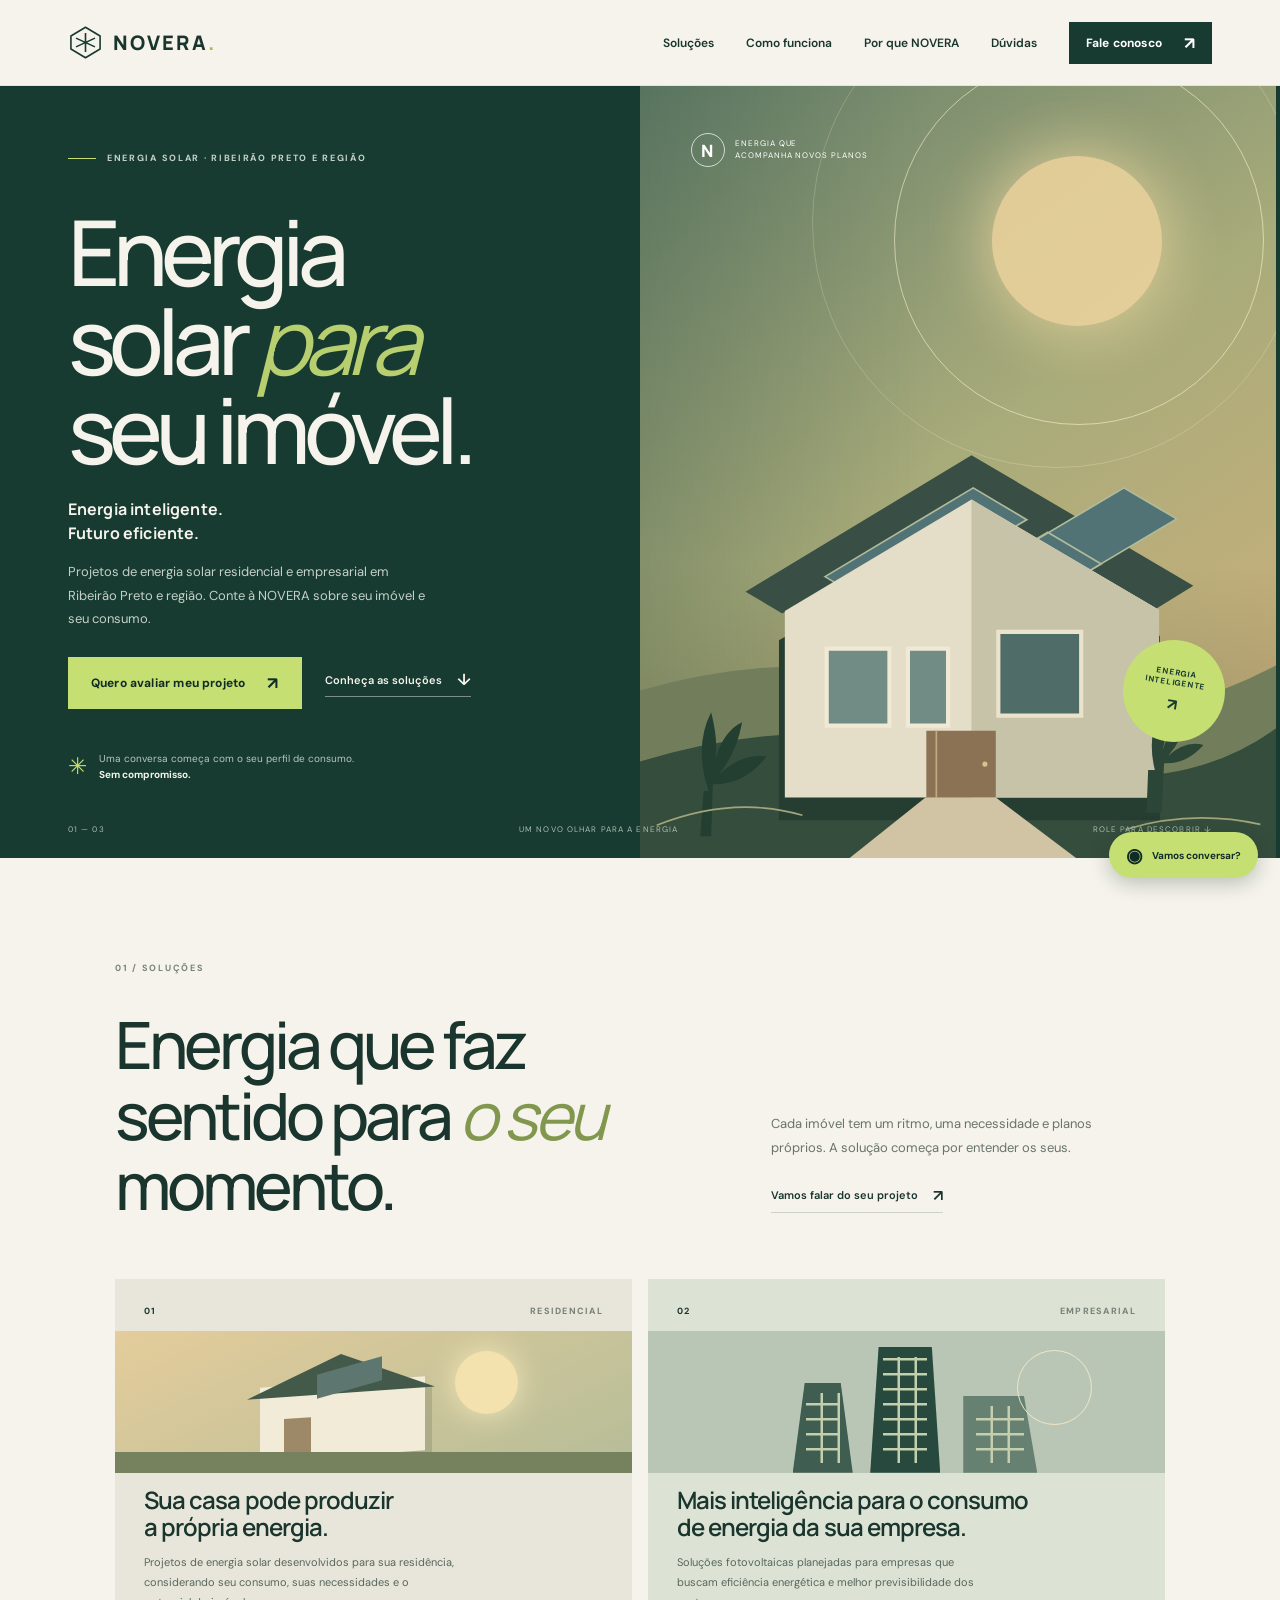
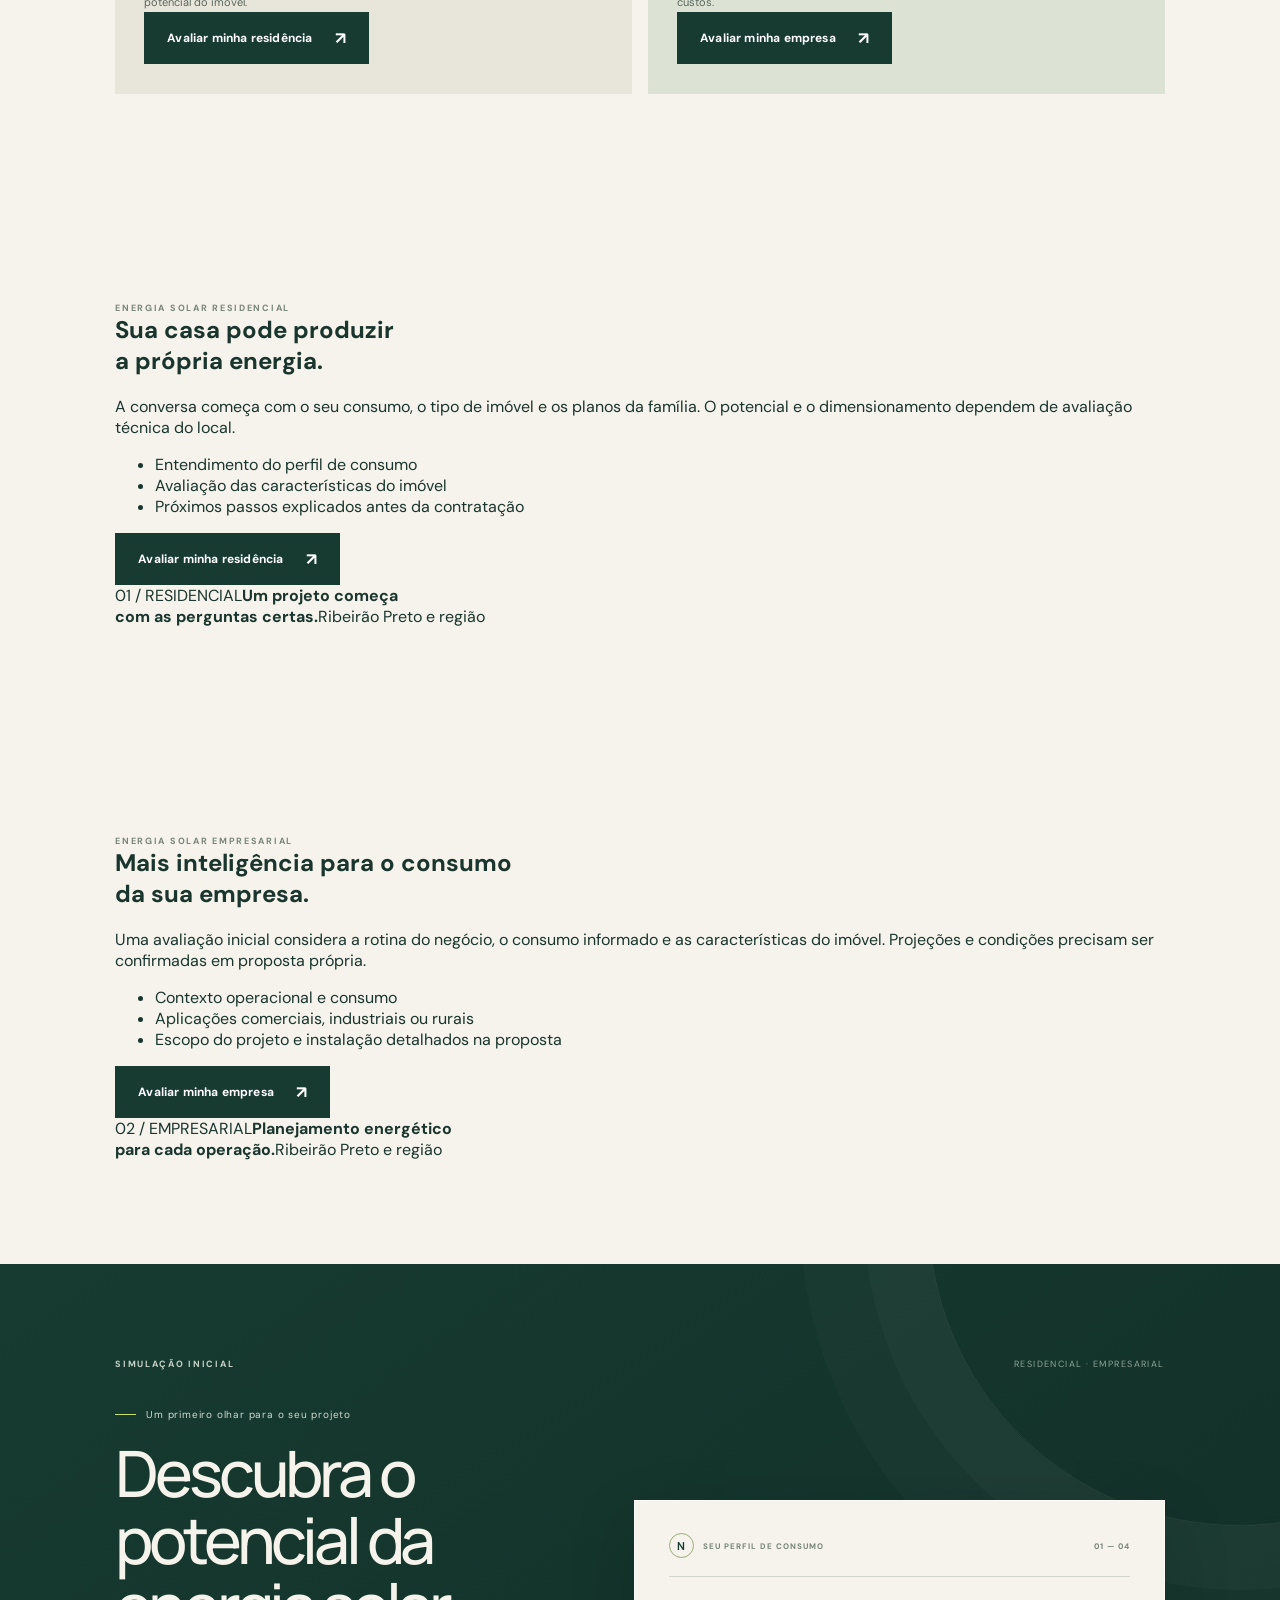
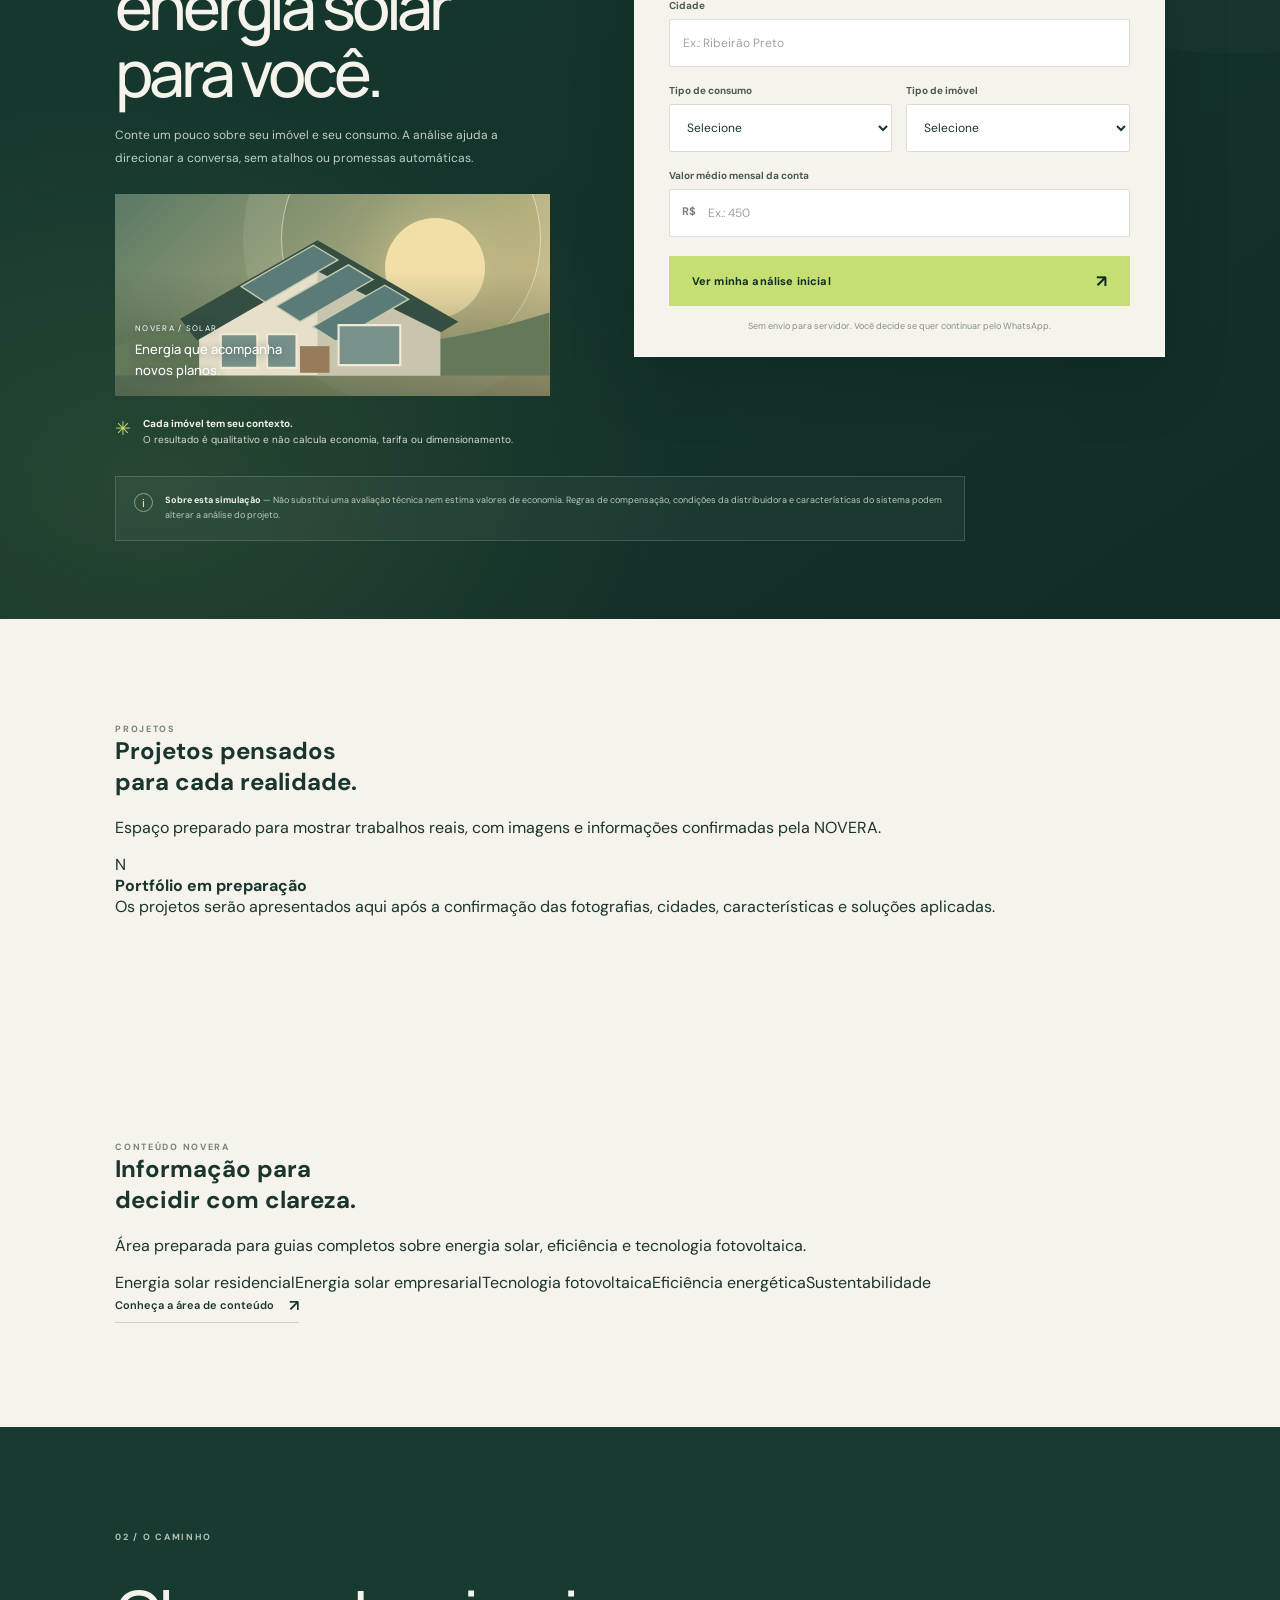
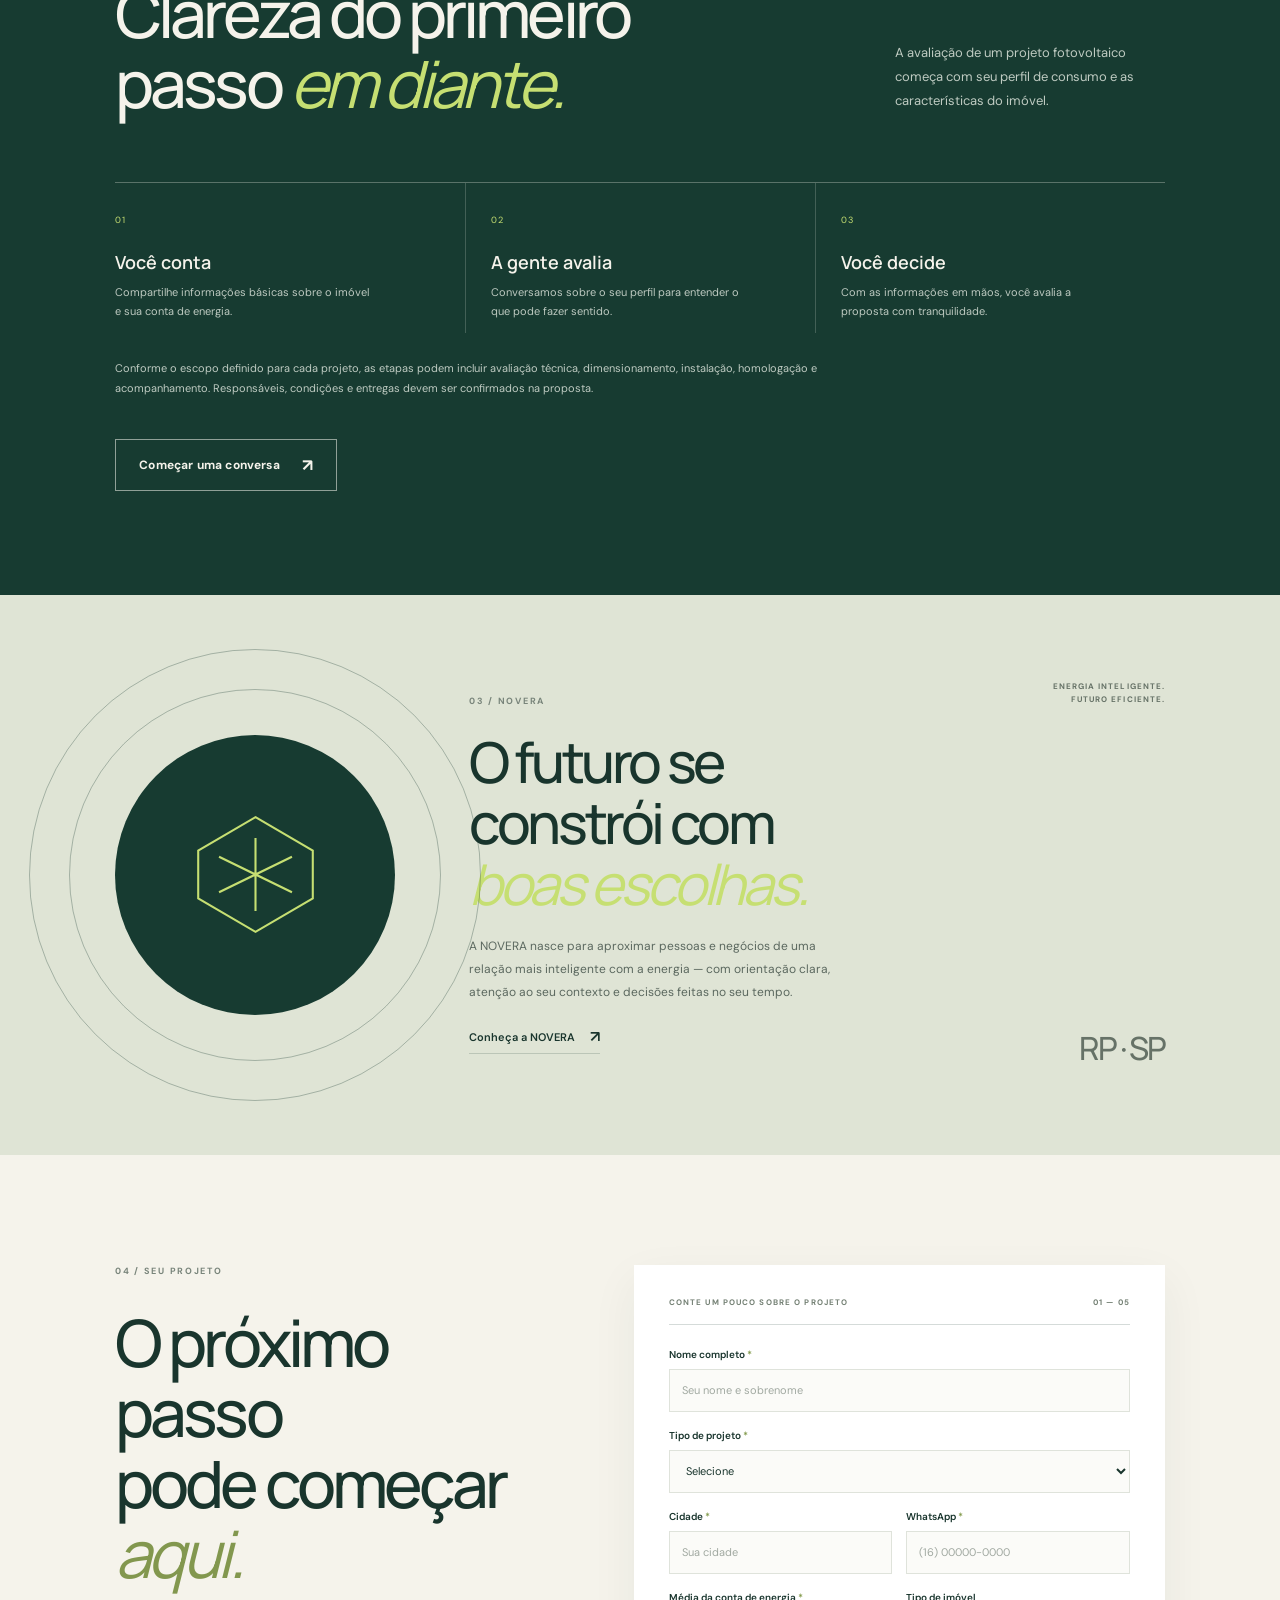
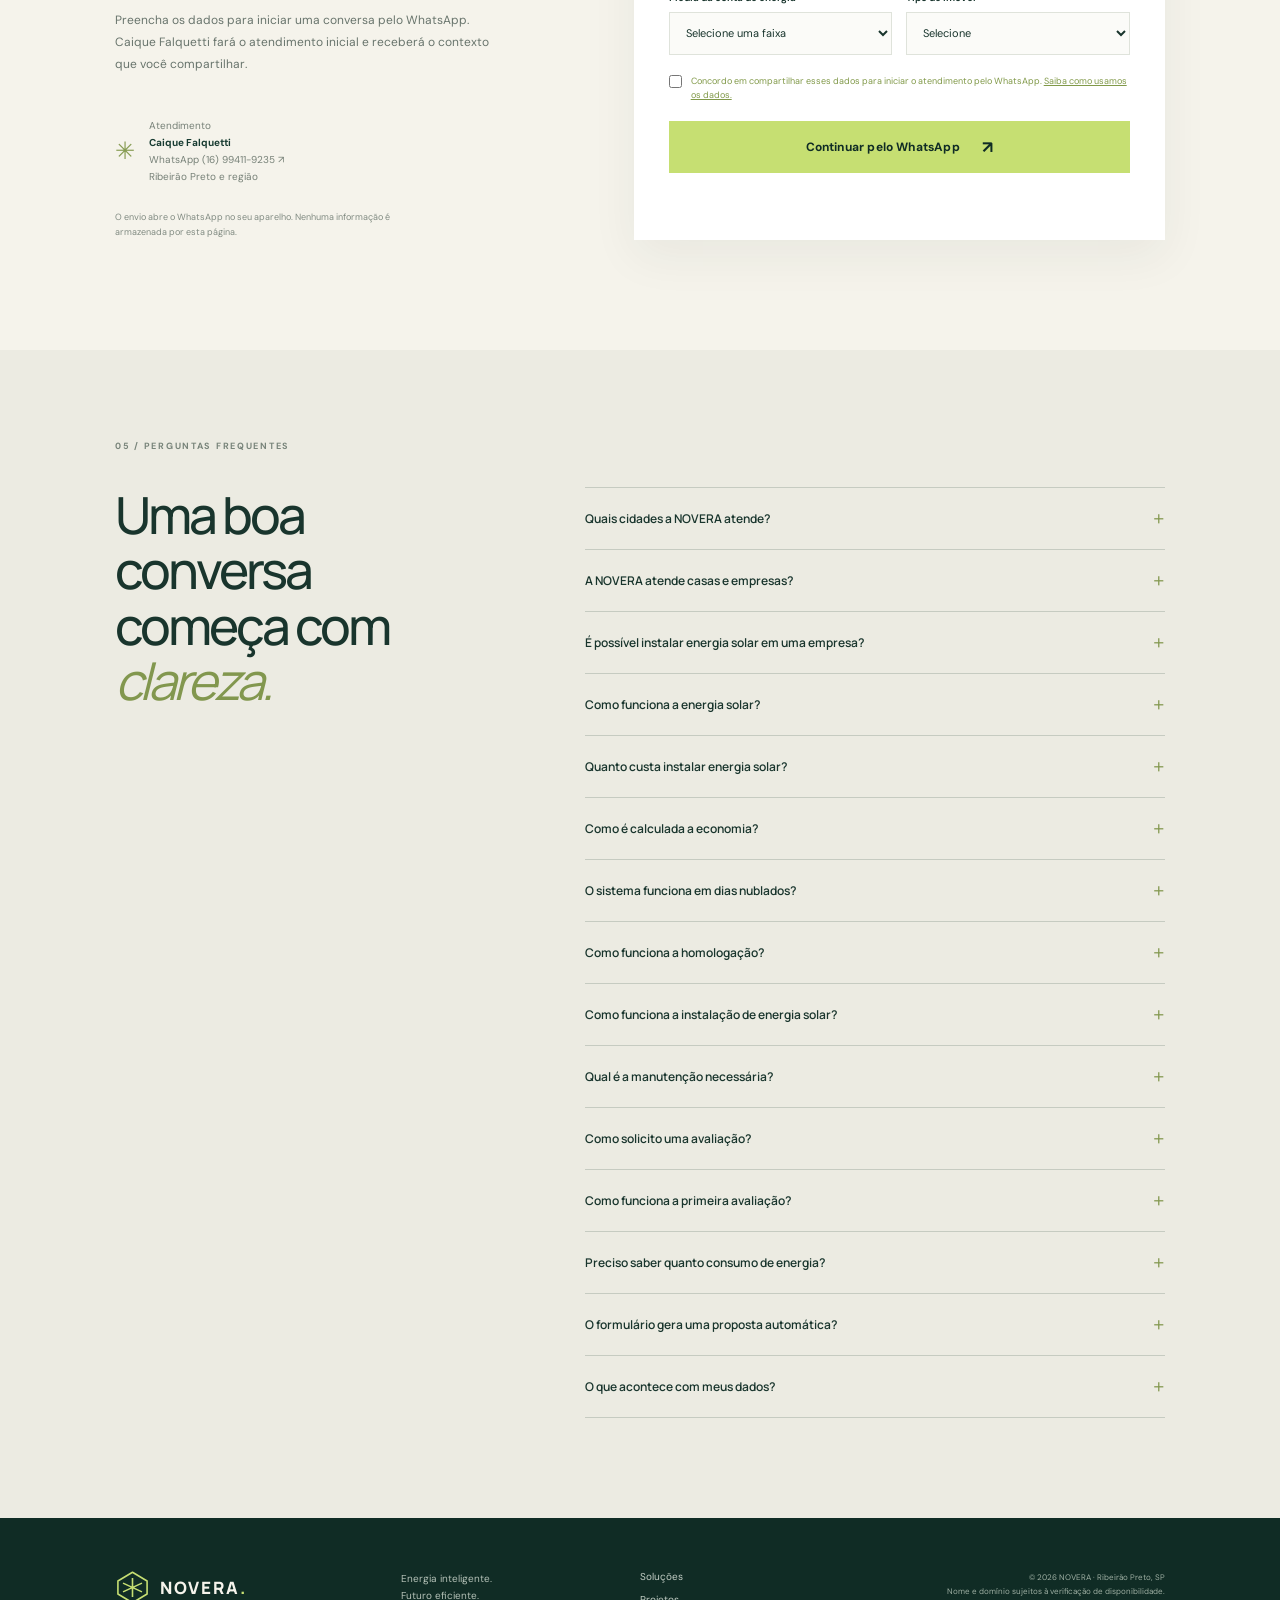
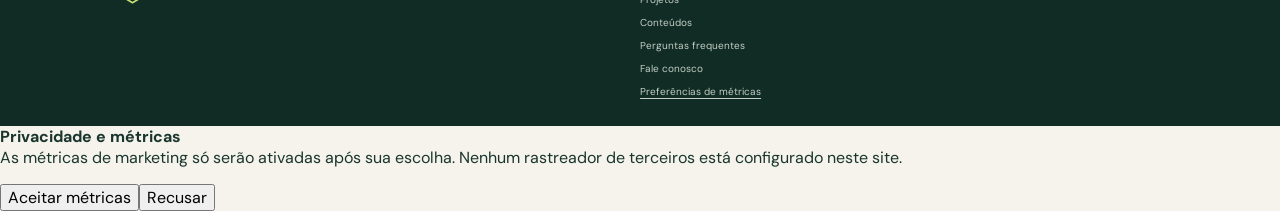
==== commit e36401cb: "Polish initial solar simulation section" ====
--- a/index.html
+++ b/index.html
@@ -46,6 +46,7 @@
   <link rel="preconnect" href="https://fonts.gstatic.com" crossorigin>
   <link href="https://fonts.googleapis.com/css2?family=DM+Sans:wght@400;500;600;700&family=Manrope:wght@400;500;600;700;800&display=swap" rel="stylesheet">
   <link rel="stylesheet" href="styles.css">
+  <link rel="stylesheet" href="simulator.css">
 </head>
 <body>
   <a class="skip-link" href="#conteudo">Pular para o conteúdo</a>
@@ -103,7 +104,32 @@
 
     <section class="audience-detail audience-business section-pad" id="empresarial"><div class="audience-copy"><div class="section-kicker">ENERGIA SOLAR EMPRESARIAL</div><h2>Mais inteligência para o consumo<br>da sua empresa.</h2><p>Uma avaliação inicial considera a rotina do negócio, o consumo informado e as características do imóvel. Projeções e condições precisam ser confirmadas em proposta própria.</p><ul><li>Contexto operacional e consumo</li><li>Aplicações comerciais, industriais ou rurais</li><li>Escopo do projeto e instalação detalhados na proposta</li></ul><a class="button button-dark" data-project="empresarial" href="#contato">Avaliar minha empresa <span>↗</span></a></div><div class="audience-note"><span>02 / EMPRESARIAL</span><b>Planejamento energético<br>para cada operação.</b><span>Ribeirão Preto e região</span></div></section>
 
-    <section class="simulator section-pad" id="simulador"><div class="section-kicker">SIMULAÇÃO INICIAL</div><div class="simulator-layout"><div><h2>Descubra o potencial da energia solar para você.</h2><p>Informe alguns dados para iniciar uma conversa mais direcionada. O resultado é qualitativo: não calcula economia, tarifa ou dimensionamento do sistema.</p></div><form id="simulator-form" class="simulator-form"><label for="sim-city">Cidade</label><input id="sim-city" name="city" autocomplete="address-level2" required placeholder="Ex.: Ribeirão Preto"><div class="form-row"><div><label for="sim-kind">Tipo de consumo</label><select id="sim-kind" name="kind" required><option value="">Selecione</option><option value="residencial">Residencial</option><option value="empresarial">Empresarial</option></select></div><div><label for="sim-property">Tipo de imóvel</label><select id="sim-property" name="property" required><option value="">Selecione</option><option>Casa</option><option>Apartamento</option><option>Comercial</option><option>Industrial / rural</option><option>Outro</option></select></div></div><label for="sim-bill">Valor médio mensal da conta (R$)</label><input id="sim-bill" name="bill" type="number" min="0" step="0.01" inputmode="decimal" required placeholder="Ex.: 450"><button class="button button-lime" type="submit">Ver análise inicial <span>↗</span></button><div id="simulator-result" class="simulator-result" role="status" aria-live="polite" hidden></div></form></div><p class="simulator-disclaimer">Esta ferramenta não utiliza tarifa configurada, não estima valores de economia nem substitui avaliação técnica. Regras de compensação, condições da distribuidora e características do sistema podem afetar o resultado de um projeto.</p></section>
+    <section class="simulator section-pad" id="simulador">
+      <div class="simulator-kicker"><div class="section-kicker">SIMULAÇÃO INICIAL</div><span>RESIDENCIAL · EMPRESARIAL</span></div>
+      <div class="simulator-layout">
+        <div class="simulator-copy">
+          <p class="simulator-overline"><span></span> Um primeiro olhar para o seu projeto</p>
+          <h2>Descubra o potencial da energia solar para você.</h2>
+          <p>Conte um pouco sobre seu imóvel e seu consumo. A análise ajuda a direcionar a conversa, sem atalhos ou promessas automáticas.</p>
+          <div class="simulator-art" role="img" aria-label="Ilustração abstrata de luz solar sobre uma arquitetura com painéis fotovoltaicos">
+            <div class="sim-art-sun"></div><div class="sim-art-orbit"></div>
+            <svg viewBox="0 0 620 230" aria-hidden="true"><path class="sim-art-hill" d="M0 189Q136 130 264 171T620 140v90H0Z"/><path class="sim-art-house" d="m120 156 169-96 175 101v69H120Z"/><path class="sim-art-side" d="m289 60 175 101v69H289Z"/><path class="sim-art-roof" d="m93 149 196-112 201 116-25 15L289 81 117 180Z"/><path class="sim-art-panel" d="m180 103 103-59 35 21-104 60Zm50 28 103-59 35 21-104 60Zm52 29 103-59 34 20-104 60Z"/><path class="sim-art-window" d="M151 171h52v48h-52zM217 171h42v48h-42zM319 158h88v57h-88z"/><path class="sim-art-door" d="M264 188h42v38h-42z"/></svg>
+            <div class="sim-art-label"><span>NOVERA / SOLAR</span><b>Energia que acompanha<br>novos planos.</b></div>
+          </div>
+          <div class="simulator-note"><span aria-hidden="true">✳</span><p><b>Cada imóvel tem seu contexto.</b><br>O resultado é qualitativo e não calcula economia, tarifa ou dimensionamento.</p></div>
+        </div>
+        <form id="simulator-form" class="simulator-form">
+          <div class="simulator-form-heading"><span><i aria-hidden="true">N</i> SEU PERFIL DE CONSUMO</span><span>01 — 04</span></div>
+          <div class="sim-field"><label for="sim-city">Cidade</label><input id="sim-city" name="city" autocomplete="address-level2" required placeholder="Ex.: Ribeirão Preto"></div>
+          <div class="form-row"><div class="sim-field"><label for="sim-kind">Tipo de consumo</label><select id="sim-kind" name="kind" required><option value="">Selecione</option><option value="residencial">Residencial</option><option value="empresarial">Empresarial</option></select></div><div class="sim-field"><label for="sim-property">Tipo de imóvel</label><select id="sim-property" name="property" required><option value="">Selecione</option><option>Casa</option><option>Apartamento</option><option>Comercial</option><option>Industrial / rural</option><option>Outro</option></select></div></div>
+          <div class="sim-field"><label for="sim-bill">Valor médio mensal da conta</label><div class="sim-currency"><span>R$</span><input id="sim-bill" name="bill" type="number" min="0" step="0.01" inputmode="decimal" required placeholder="Ex.: 450"></div></div>
+          <button class="button button-lime" type="submit">Ver minha análise inicial <span>↗</span></button>
+          <div id="simulator-result" class="simulator-result" role="status" aria-live="polite" hidden></div>
+          <p class="simulator-form-foot">Sem envio para servidor. Você decide se quer continuar pelo WhatsApp.</p>
+        </form>
+      </div>
+      <div class="simulator-disclaimer"><span aria-hidden="true">i</span><p><b>Sobre esta simulação</b> — Não substitui uma avaliação técnica nem estima valores de economia. Regras de compensação, condições da distribuidora e características do sistema podem alterar a análise do projeto.</p></div>
+    </section>
 
     <section class="portfolio section-pad" id="projetos"><div class="section-kicker">PROJETOS</div><div class="portfolio-heading"><h2>Projetos pensados<br>para cada realidade.</h2><p>Espaço preparado para mostrar trabalhos reais, com imagens e informações confirmadas pela NOVERA.</p></div><div class="portfolio-empty"><span class="portfolio-symbol" aria-hidden="true">N</span><div><b>Portfólio em preparação</b><p>Os projetos serão apresentados aqui após a confirmação das fotografias, cidades, características e soluções aplicadas.</p></div></div></section>
 
--- a/simulator.css
+++ b/simulator.css
@@ -0,0 +1,9 @@
+#simulador{position:relative;isolation:isolate;overflow:hidden;background:radial-gradient(ellipse at 12% 86%,rgba(198,223,114,.11),transparent 34%),linear-gradient(145deg,#173b31 0%,#102c25 100%);color:var(--paper);padding-top:94px;padding-bottom:78px}
+#simulador:before{content:"";position:absolute;z-index:-1;width:620px;height:620px;border:1px solid rgba(245,243,235,.08);border-radius:50%;right:-270px;top:-360px;box-shadow:0 0 0 64px rgba(245,243,235,.025),0 0 0 128px rgba(245,243,235,.02)}
+.simulator-kicker{display:flex;align-items:center;justify-content:space-between}.simulator-kicker .section-kicker{color:#c8d4ca}.simulator-kicker>span{font-size:9px;letter-spacing:.16em;color:#91a598}
+.simulator-layout{position:relative;display:grid;grid-template-columns:.9fr 1.1fr;align-items:center;gap:8%;margin-top:38px}.simulator-copy{max-width:580px}.simulator-overline{display:flex;align-items:center;gap:10px;color:#d0dbd0;font-size:10px;letter-spacing:.08em;margin:0 0 19px}.simulator-overline span{width:21px;height:1px;background:var(--lime)}.simulator-copy h2{max-width:560px;font:500 clamp(42px,5vw,66px)/1.04 var(--display);letter-spacing:-.065em;margin:0 0 18px;color:var(--paper)}.simulator-copy>p:not(.simulator-overline){max-width:470px;color:#c1cec4;font-size:12px;line-height:1.85;margin:0}
+.simulator-art{height:202px;position:relative;overflow:hidden;margin-top:25px;background:linear-gradient(135deg,#5b7965,#b1ae7d 65%,#d8bf8a)}.simulator-art:after{content:"";position:absolute;inset:0;background:linear-gradient(0deg,rgba(16,44,37,.45),transparent 62%)}.sim-art-sun{position:absolute;width:100px;height:100px;right:15%;top:12%;border-radius:50%;background:#f2dfa8;box-shadow:0 0 60px rgba(242,223,168,.4)}.sim-art-orbit{position:absolute;width:260px;height:260px;right:2%;top:-42%;border:1px solid rgba(255,250,228,.55);border-radius:50%;box-shadow:0 0 0 38px rgba(255,250,228,.09)}.simulator-art svg{position:absolute;inset:0;width:100%;height:100%;z-index:1}.sim-art-hill{fill:#64785a}.sim-art-house{fill:#e6dfca}.sim-art-side{fill:#c8c4ae}.sim-art-roof{fill:#344e42}.sim-art-panel{fill:#5a7b78;stroke:#c2cbb0;stroke-width:2}.sim-art-window{fill:#78918a;stroke:#f1ead4;stroke-width:3}.sim-art-door{fill:#967c5a}.sim-art-label{position:absolute;z-index:2;left:20px;bottom:16px;color:white;text-shadow:0 1px 8px #173b3180}.sim-art-label span{display:block;font-size:8px;letter-spacing:.16em;margin-bottom:5px}.sim-art-label b{font:500 13px/1.35 var(--display)}
+.simulator-note{display:flex;align-items:flex-start;gap:12px;margin-top:20px;color:#d2ddd2}.simulator-note>span{color:var(--lime);font-size:19px}.simulator-note p{font-size:10px;line-height:1.65;margin:0}.simulator-note b{color:var(--paper);font-weight:700}
+.simulator-form{background:#f5f3eb;color:var(--ink);padding:32px 34px 22px;box-shadow:0 24px 60px rgba(5,24,19,.2);border:1px solid rgba(255,255,255,.55)}.simulator-form-heading{display:flex;justify-content:space-between;align-items:center;padding-bottom:18px;margin-bottom:22px;border-bottom:1px solid rgba(23,59,49,.16);font-size:8px;font-weight:700;letter-spacing:.13em;color:#77847a}.simulator-form-heading>span:first-child{display:flex;align-items:center;gap:9px}.simulator-form-heading i{display:grid;place-items:center;width:25px;height:25px;border:1px solid #9aad78;border-radius:50%;font:700 11px var(--display);font-style:normal;color:var(--forest)}.sim-field{min-width:0}.sim-field label{display:block;margin:0 0 7px;font-size:10px;font-weight:700;color:#495b50}.simulator-form input,.simulator-form select{display:block;width:100%;height:48px;padding:0 13px;margin:0 0 17px;border:1px solid #d9dfd5;border-radius:2px;background:#fff;color:var(--ink);font-size:12px;outline:none}.simulator-form input::placeholder{color:#9ba69c}.simulator-form input:focus,.simulator-form select:focus{border-color:#80984a;box-shadow:0 0 0 3px rgba(198,223,114,.25)}.simulator-form .form-row{display:grid;grid-template-columns:1fr 1fr;gap:14px}.sim-currency{position:relative}.sim-currency>span{position:absolute;left:13px;top:15px;z-index:1;font-size:11px;font-weight:700;color:#758278}.simulator-form .sim-currency input{padding-left:38px}.simulator-form button{width:100%;min-height:50px;justify-content:space-between;border:0;cursor:pointer;font-size:11px;margin-top:2px}.simulator-form-foot{margin:13px 0 0;text-align:center;color:#829087;font-size:9px;line-height:1.6}.simulator-result{margin-top:17px;padding:17px;background:#e5eadc;border-left:2px solid #91aa52;font-size:11px;line-height:1.75;color:#536158}.simulator-result b{display:block;font:700 14px var(--display);color:var(--forest);margin-bottom:7px}.simulator-result a{display:inline-block;margin-top:11px;color:var(--forest);font-weight:700;text-decoration:underline;text-underline-offset:3px}.simulator-disclaimer{display:flex;align-items:flex-start;gap:12px;position:relative;max-width:850px;margin:27px 0 0;padding:16px 18px;border:1px solid rgba(245,243,235,.16);background:rgba(245,243,235,.045);color:#bac8bd}.simulator-disclaimer>span{display:grid;place-items:center;flex:0 0 19px;height:19px;border:1px solid #8da07e;border-radius:50%;font:600 11px var(--display);color:#d2debd}.simulator-disclaimer p{font-size:9px;line-height:1.75;margin:0}.simulator-disclaimer b{color:#eef0e5;font-weight:700}
+@media(max-width:900px){.simulator-layout{grid-template-columns:1fr;gap:28px;margin-top:30px}.simulator-copy{max-width:720px}.simulator-copy h2{max-width:670px}.simulator-art{max-width:590px}.simulator-note{margin-top:15px}.simulator-form{max-width:740px}}
+@media(max-width:680px){#simulador{padding:70px 6% 60px}.simulator-kicker>span{font-size:7px}.simulator-layout{gap:24px;margin-top:27px}.simulator-overline{font-size:9px;margin-bottom:15px}.simulator-copy h2{font-size:41px;line-height:1.06}.simulator-copy>p:not(.simulator-overline){font-size:11px}.simulator-art{height:170px;margin-top:20px}.sim-art-sun{width:74px;height:74px}.sim-art-label{left:14px;bottom:12px}.simulator-form{padding:23px 18px 18px}.simulator-form .form-row{grid-template-columns:1fr;gap:0}.simulator-form input,.simulator-form select{height:47px}.simulator-disclaimer{padding:13px 12px;margin-top:20px}.simulator-disclaimer p{font-size:9px}}
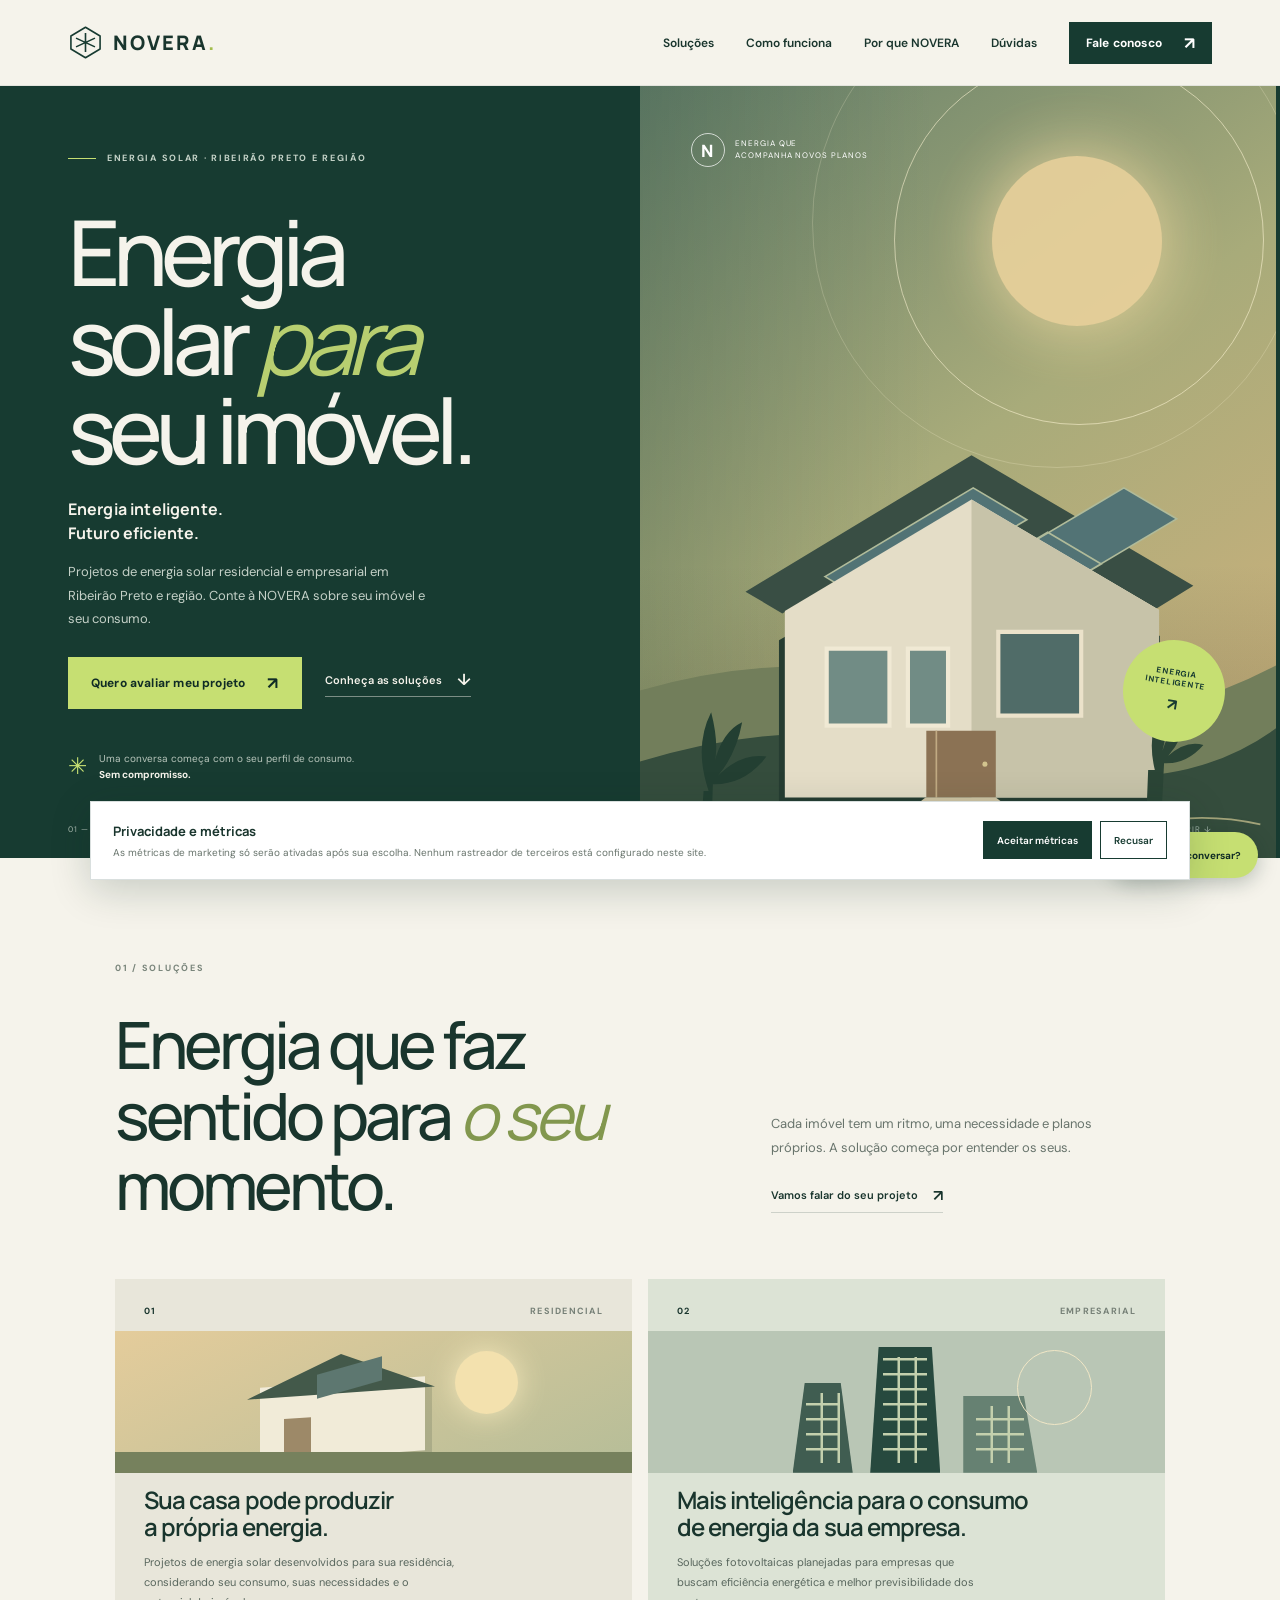
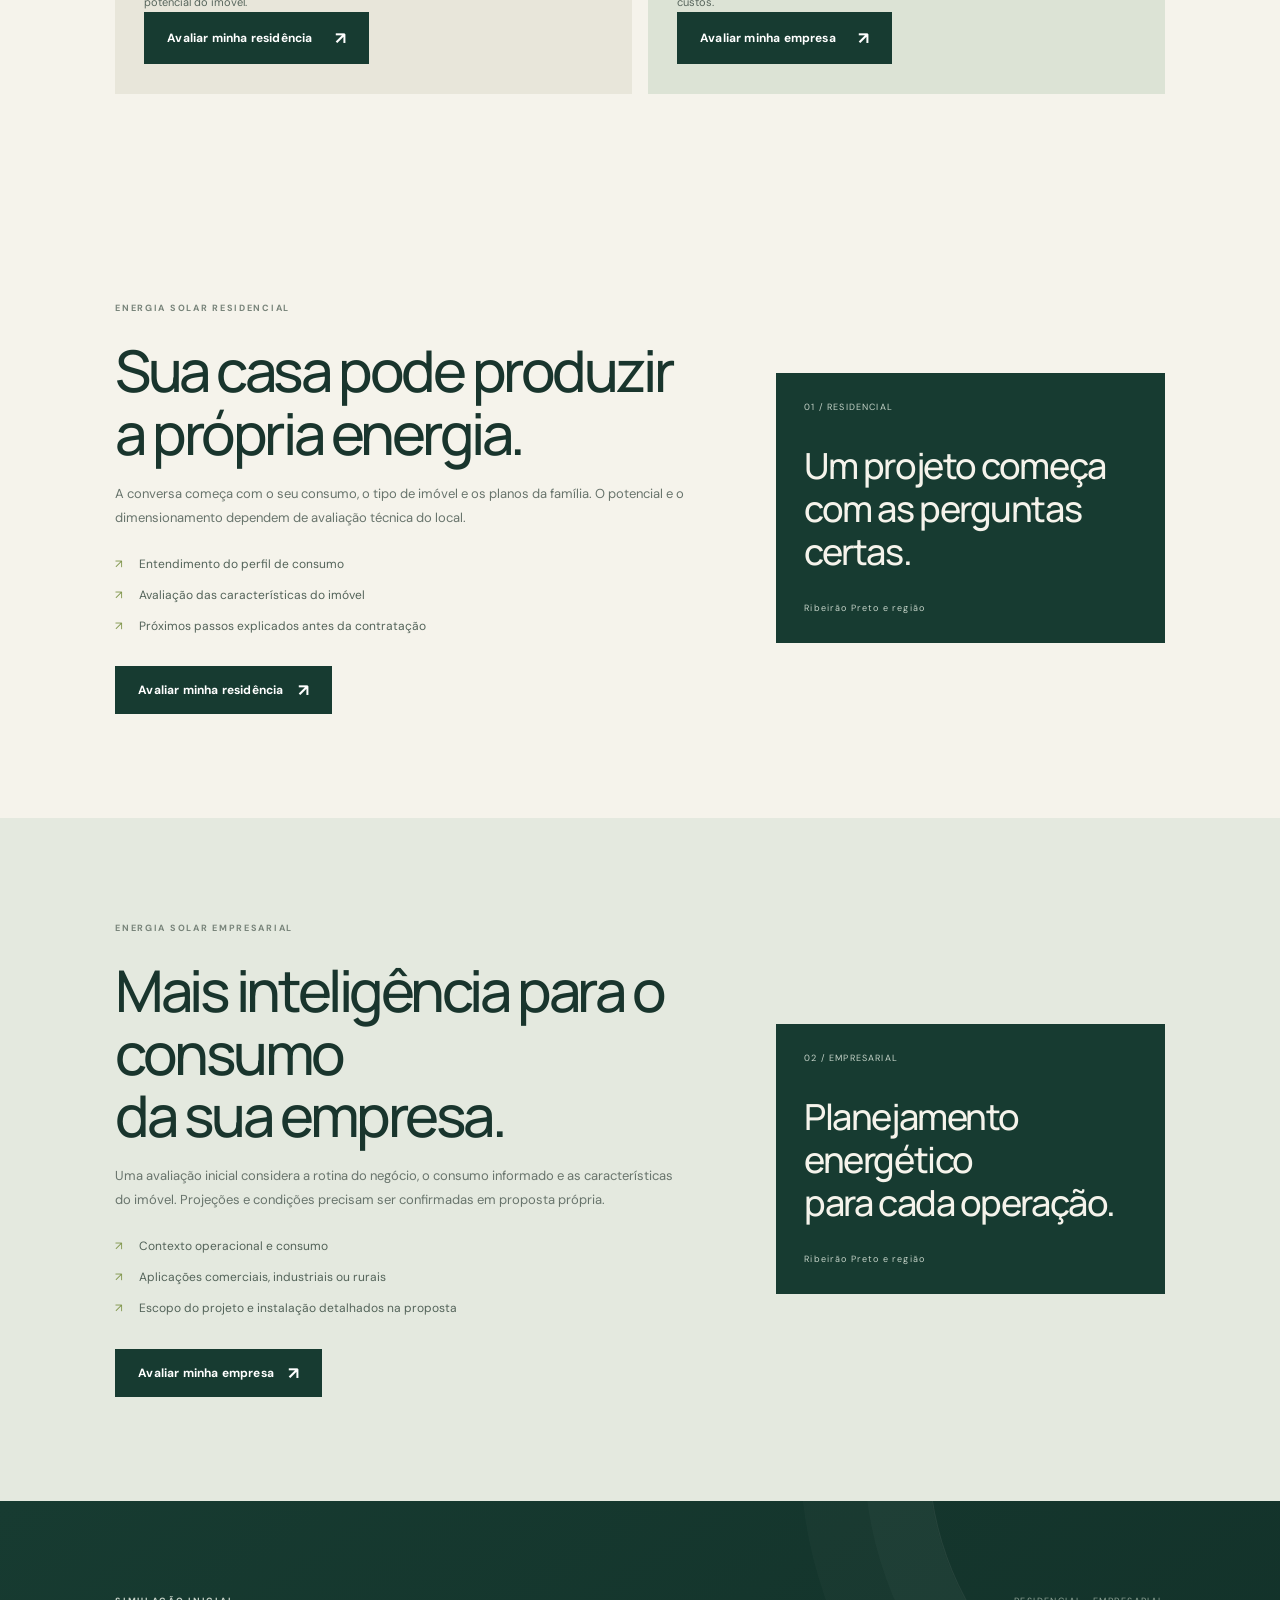
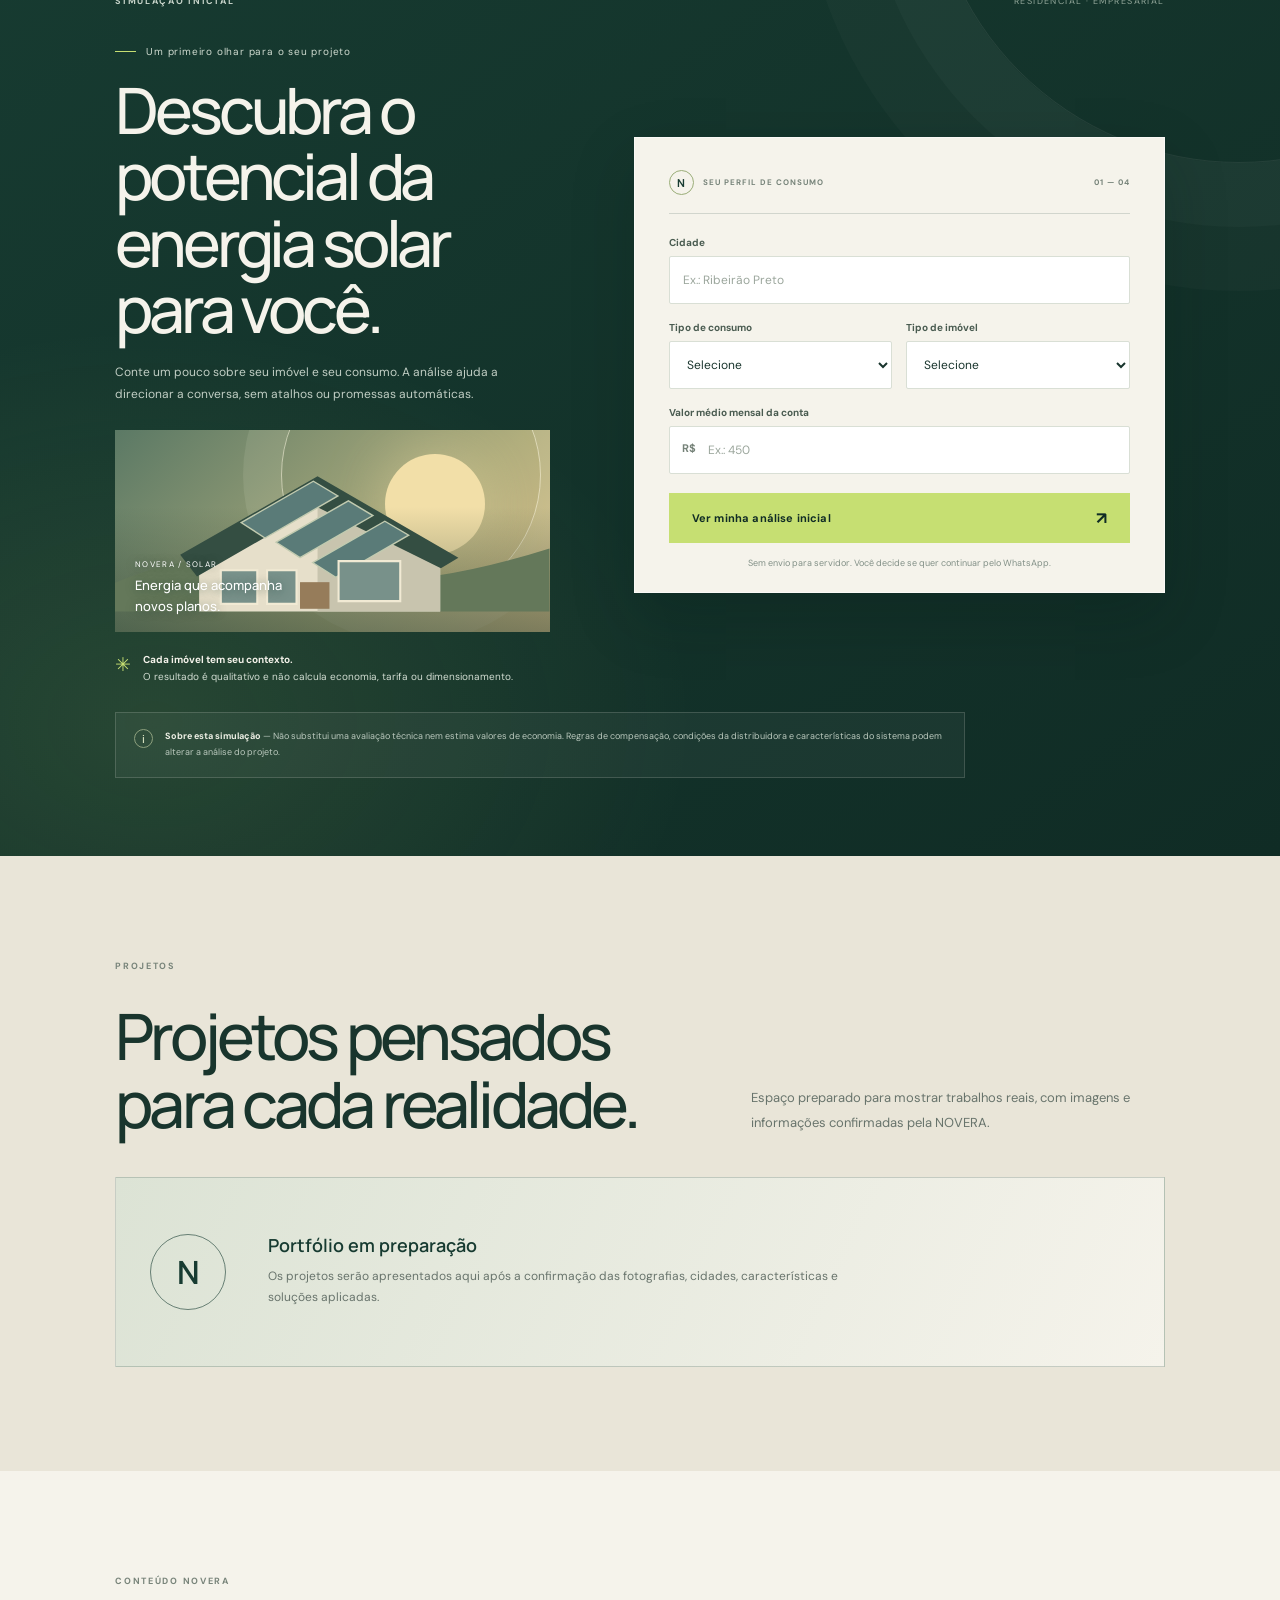
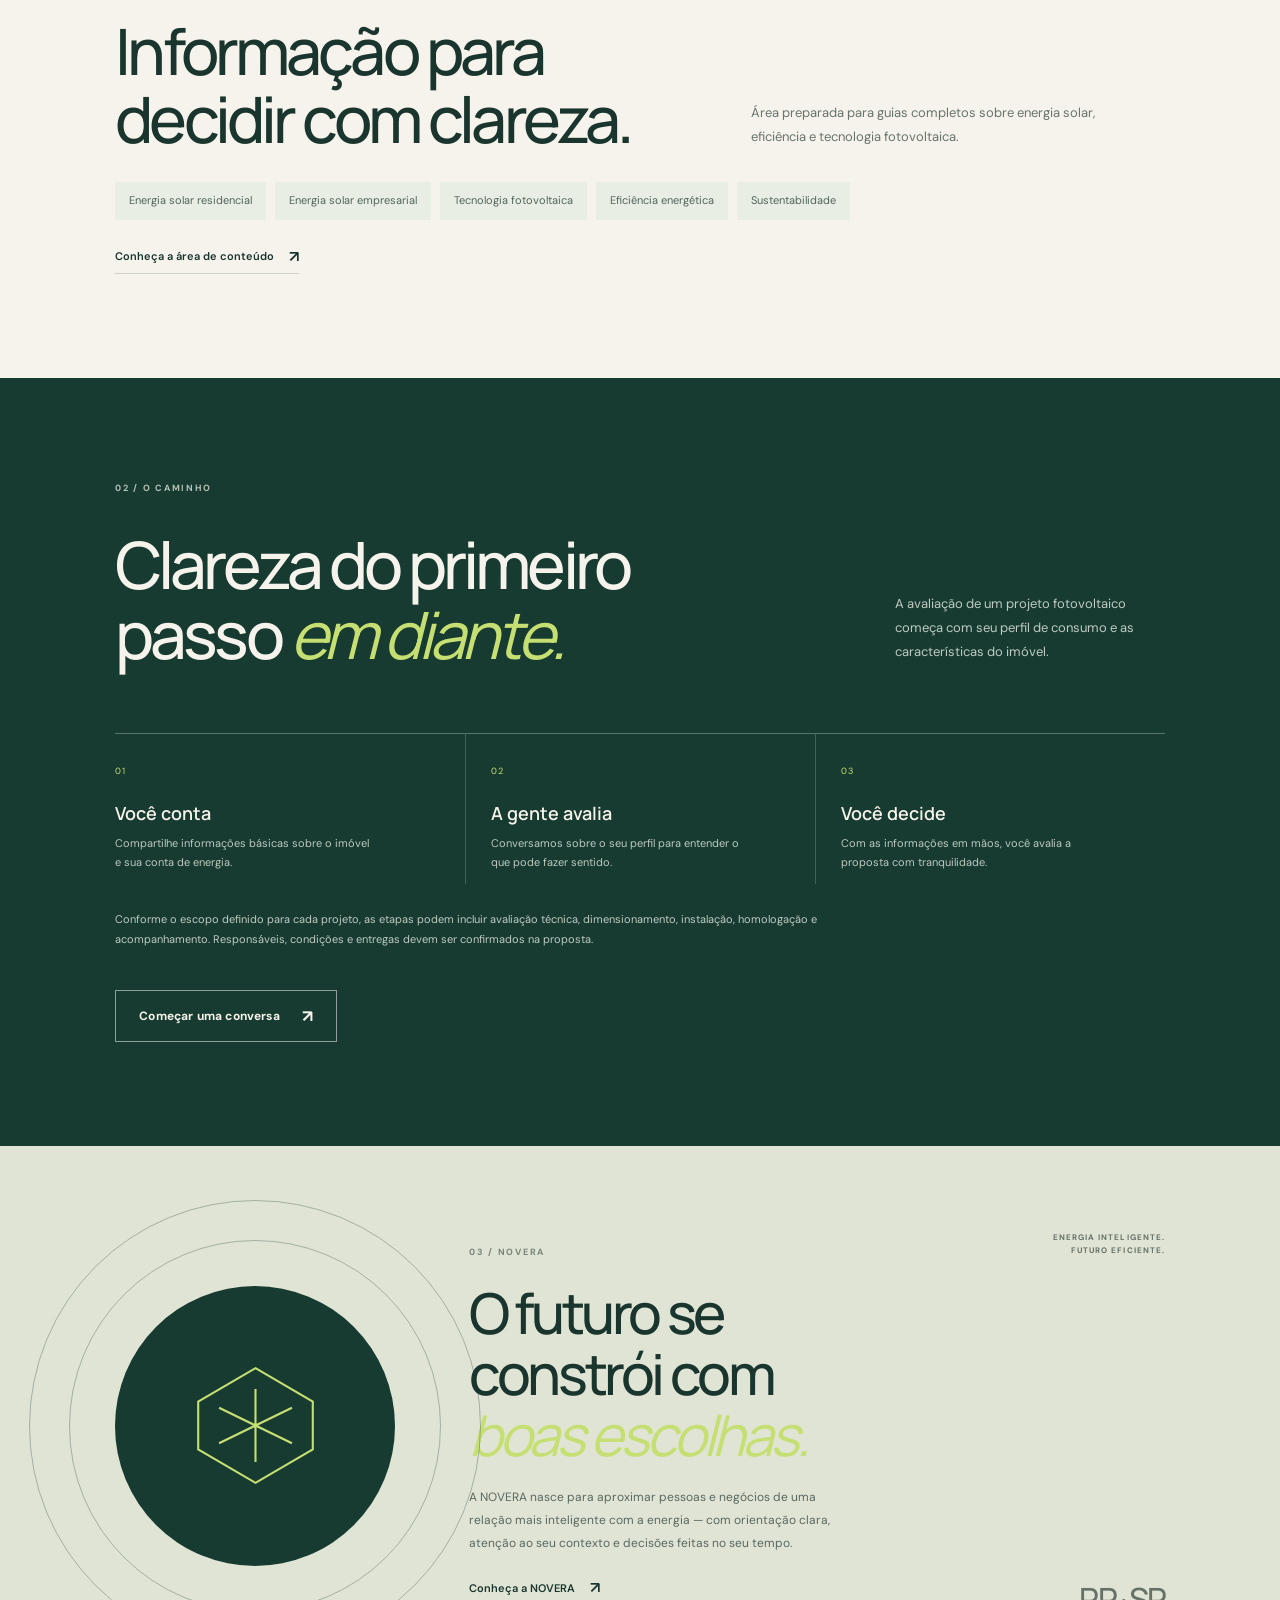
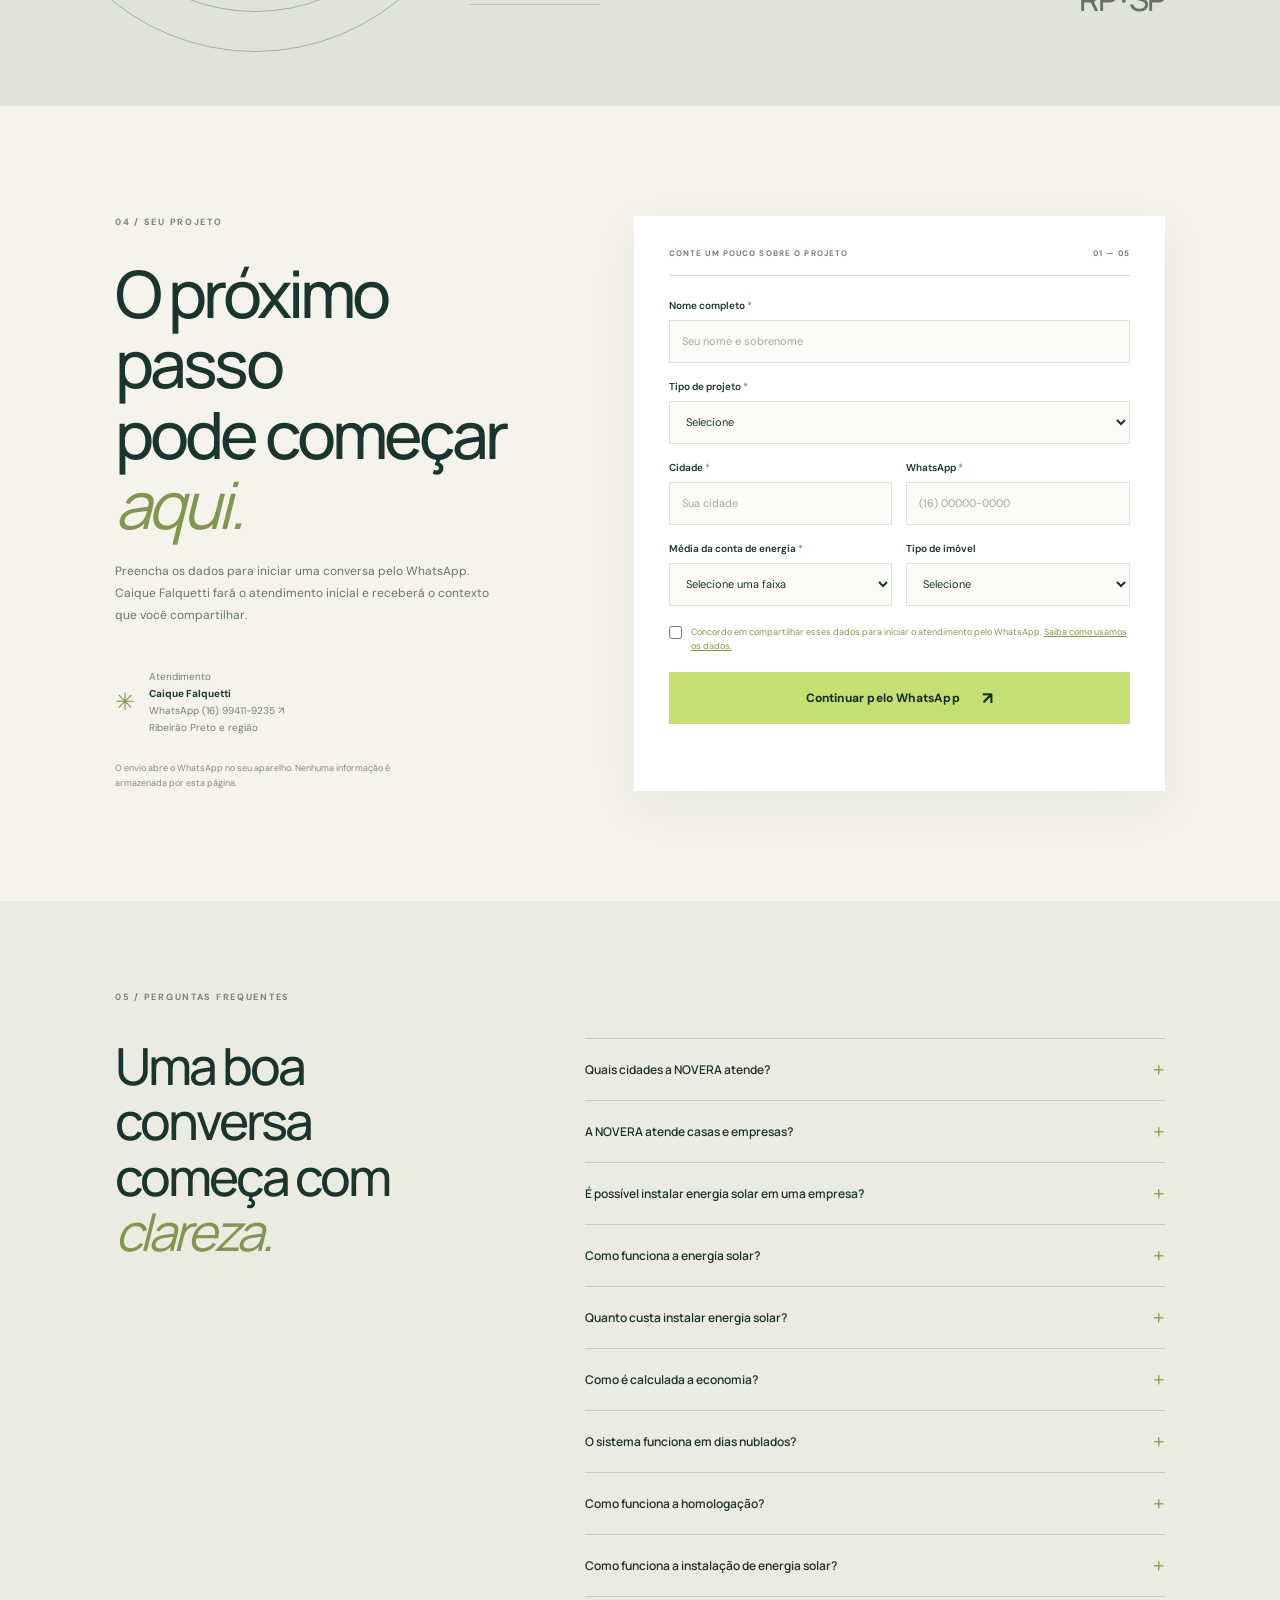
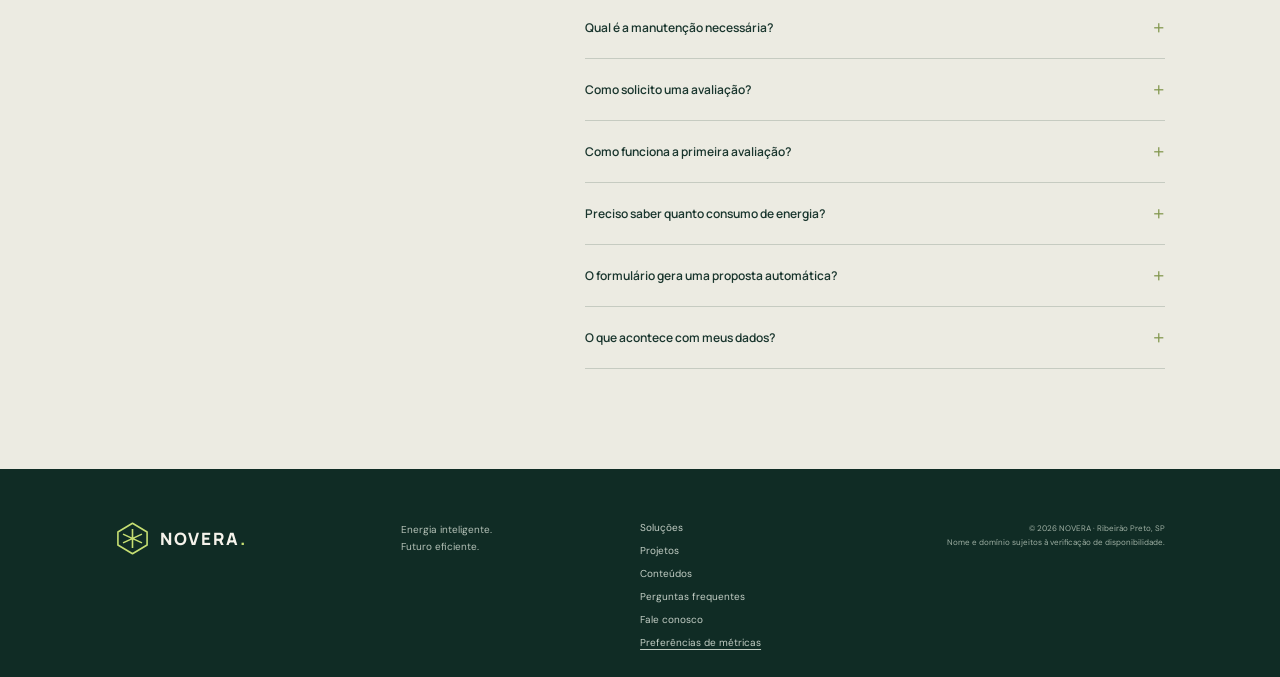
==== commit 6d9c00a4: "Fix spacing across NOVERA sections" ====
--- a/index.html
+++ b/index.html
@@ -47,6 +47,7 @@
   <link href="https://fonts.googleapis.com/css2?family=DM+Sans:wght@400;500;600;700&family=Manrope:wght@400;500;600;700;800&display=swap" rel="stylesheet">
   <link rel="stylesheet" href="styles.css">
   <link rel="stylesheet" href="simulator.css">
+  <link rel="stylesheet" href="site-structures.css">
 </head>
 <body>
   <a class="skip-link" href="#conteudo">Pular para o conteúdo</a>
--- a/site-structures.css
+++ b/site-structures.css
@@ -0,0 +1,91 @@
+/* Layout polish for the audience, portfolio, editorial teaser, and consent components. */
+.audience-detail{display:grid;grid-template-columns:minmax(0,1fr) minmax(250px,.68fr);align-items:center;gap:clamp(34px,7vw,96px);background:var(--paper)}
+.audience-business{background:#e4e9df}
+.audience-copy{min-width:0;max-width:720px}
+.audience-copy h2{font:500 clamp(36px,4.5vw,60px)/1.08 var(--display);letter-spacing:-.06em;margin:25px 0 18px;overflow-wrap:normal}
+.audience-copy>p{max-width:620px;color:var(--muted);font-size:13px;line-height:1.85;margin:0}
+.audience-copy ul{list-style:none;display:grid;gap:12px;padding:0;margin:25px 0 30px}
+.audience-copy li{position:relative;padding-left:24px;font-size:12px;line-height:1.6;color:#536359}
+.audience-copy li:before{content:"↗";position:absolute;left:0;top:0;color:#82974e}
+.audience-copy .button{min-height:48px;gap:14px}
+.audience-note{min-width:0;min-height:270px;padding:28px;background:var(--forest);color:var(--paper);display:flex;flex-direction:column;justify-content:space-between;gap:24px}
+.audience-note span{display:block;font-size:9px;line-height:1.5;letter-spacing:.13em;color:#c5d3c8}
+.audience-note b{display:block;font:500 clamp(24px,3vw,36px)/1.2 var(--display);letter-spacing:-.04em;color:var(--paper)}
+
+.portfolio{background:var(--sand)}
+.portfolio-heading{display:grid;grid-template-columns:minmax(0,1.15fr) minmax(250px,.85fr);align-items:end;gap:clamp(24px,6vw,80px);margin:30px 0 38px}
+.portfolio-heading h2,.content-teaser h2{font:500 clamp(38px,5vw,64px)/1.07 var(--display);letter-spacing:-.06em;margin:0;max-width:720px}
+.portfolio-heading>p{max-width:390px;font-size:13px;line-height:1.85;color:var(--muted);margin:0 0 4px}
+.portfolio-empty{display:flex;align-items:center;gap:clamp(20px,4vw,42px);min-height:190px;padding:30px 34px;border:1px solid rgba(23,59,49,.2);background:linear-gradient(115deg,#dce3d5 0%,#f5f3eb 100%)}
+.portfolio-symbol{display:grid;place-items:center;flex:0 0 76px;width:76px;height:76px;border:1px solid rgba(23,59,49,.6);border-radius:50%;font:600 32px var(--display);color:var(--forest)}
+.portfolio-empty>div{min-width:0}
+.portfolio-empty b{display:block;font:600 18px/1.3 var(--display);color:var(--forest)}
+.portfolio-empty p{max-width:620px;margin:8px 0 0;font-size:12px;line-height:1.8;color:var(--muted)}
+
+.content-teaser{background:var(--paper)}
+.content-teaser .portfolio-heading{margin-bottom:28px}
+.topic-list{display:flex;align-items:center;flex-wrap:wrap;gap:9px;margin:28px 0 24px}
+.topic-list span{display:inline-flex;align-items:center;min-height:38px;padding:9px 14px;background:#e9eee4;color:#52645a;font-size:11px;line-height:1.4}
+.content-teaser>.text-link{margin-top:2px}
+
+.cookie-notice{position:fixed;z-index:20;left:20px;right:20px;bottom:20px;display:flex;align-items:center;justify-content:space-between;gap:24px;max-width:1100px;margin:0 auto;padding:18px 22px;background:#fff;color:var(--ink);border:1px solid rgba(23,59,49,.16);box-shadow:0 10px 40px rgba(16,44,37,.2)}
+.cookie-notice[hidden]{display:none!important}
+.cookie-notice>div:first-child{min-width:0}
+.cookie-notice b{font:700 13px/1.4 var(--display)}
+.cookie-notice p{max-width:670px;margin:4px 0 0;color:#68746c;font-size:10px;line-height:1.65}
+.cookie-actions{display:flex;flex:0 0 auto;gap:8px}
+.cookie-actions button{min-height:38px;padding:0 13px;border:1px solid var(--forest);background:var(--forest);color:white;font:600 10px var(--body);cursor:pointer}
+.cookie-actions button+button{background:transparent;color:var(--forest)}
+.cookie-actions button:focus-visible,.privacy-settings:focus-visible{outline:3px solid #92a945;outline-offset:3px}
+
+@media(max-width:900px){
+  .audience-detail{grid-template-columns:1fr;gap:28px}
+  .audience-copy{max-width:740px}
+  .audience-note{min-height:190px;padding:24px 28px}
+  .audience-note b{font-size:30px}
+  .portfolio-heading{grid-template-columns:1fr;gap:16px;margin:25px 0 30px}
+  .portfolio-heading>p{max-width:620px}
+  .portfolio-empty{min-height:160px}
+  .lead-section{grid-template-columns:1fr;gap:30px}
+  .lead-copy>p{max-width:640px}
+  .lead-form{width:100%;max-width:760px}
+  .faq-layout{grid-template-columns:1fr;gap:28px}
+  .faq-layout h2{max-width:620px}
+  .manifesto{grid-template-columns:minmax(170px,.65fr) minmax(0,1fr);gap:24px}
+  .manifesto-mark{width:190px;height:190px}
+  .manifesto-mark:before{width:270px;height:270px}
+  .manifesto-mark:after{width:330px;height:330px}
+  .manifesto-side{grid-column:2;grid-row:2;flex-direction:row;align-items:center;text-align:left;align-self:start}
+  .site-footer{grid-template-columns:1fr 1fr}
+  .copyright{text-align:left}
+}
+@media(max-width:680px){
+  .audience-detail{padding:68px 6%;gap:24px}
+  .audience-copy h2{font-size:40px;margin:20px 0 15px}
+  .audience-copy>p{font-size:12px}
+  .audience-copy ul{gap:10px;margin:20px 0 24px}
+  .audience-note{min-height:180px;padding:20px;gap:16px}
+  .audience-note b{font-size:26px}
+  .portfolio,.content-teaser{padding:68px 6%}
+  .portfolio-heading{margin:22px 0 25px}
+  .portfolio-heading h2,.content-teaser h2{font-size:40px}
+  .portfolio-heading>p{font-size:12px}
+  .portfolio-empty{align-items:flex-start;gap:16px;min-height:0;padding:21px 17px}
+  .portfolio-symbol{flex-basis:52px;width:52px;height:52px;font-size:24px}
+  .portfolio-empty b{font-size:16px}
+  .portfolio-empty p{font-size:11px}
+  .topic-list{gap:8px;margin:22px 0}
+  .topic-list span{min-height:34px;padding:8px 11px;font-size:10px}
+  .lead-section{padding-top:70px;padding-bottom:70px}
+  .lead-form .form-row{grid-template-columns:1fr;gap:0}
+  .faq-layout{gap:22px}
+  .manifesto{grid-template-columns:1fr;gap:28px}
+  .manifesto-mark{width:155px;height:155px}
+  .manifesto-mark:before{width:210px;height:210px}
+  .manifesto-mark:after{width:260px;height:260px}
+  .manifesto-side{grid-column:1;grid-row:auto}
+  .cookie-notice{left:10px;right:10px;bottom:10px;display:block;padding:15px}
+  .cookie-notice p{font-size:10px}
+  .cookie-actions{margin-top:12px}
+  .cookie-actions button{flex:1;min-width:0;padding:0 8px}
+}
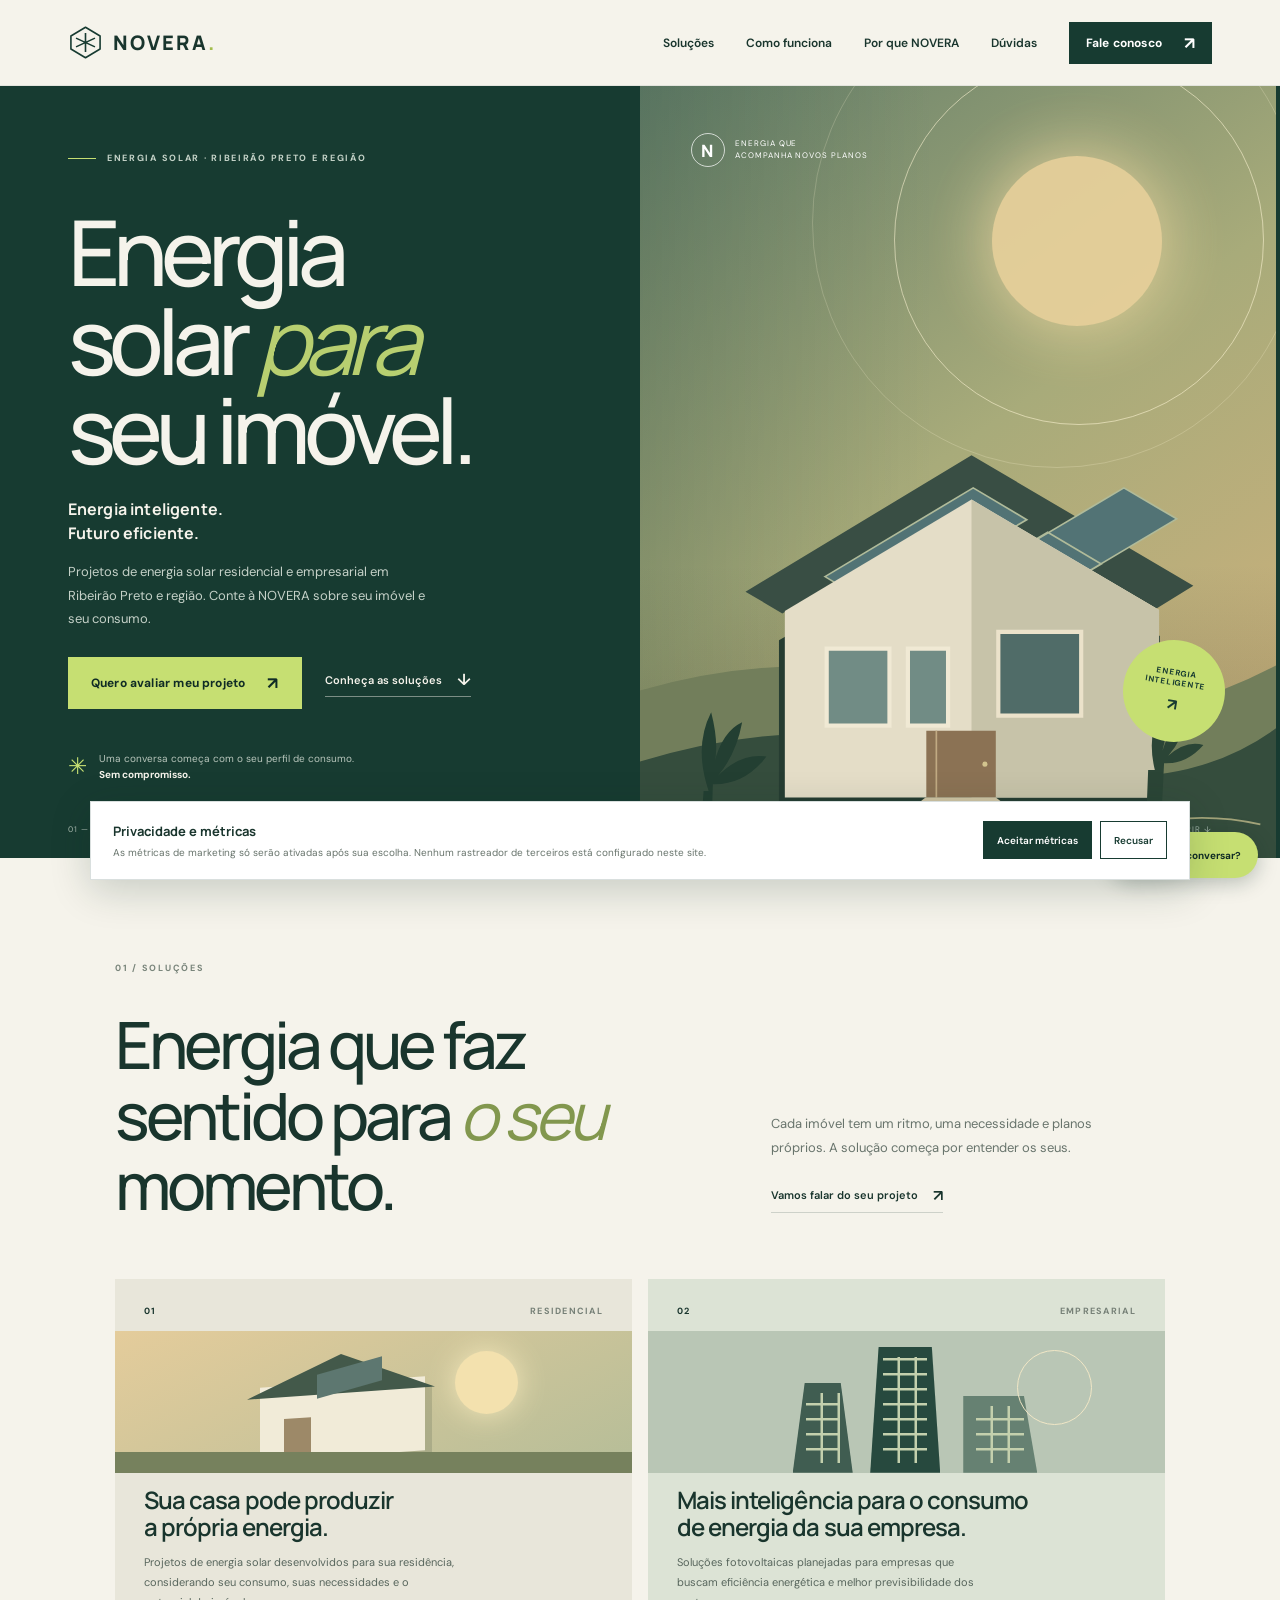
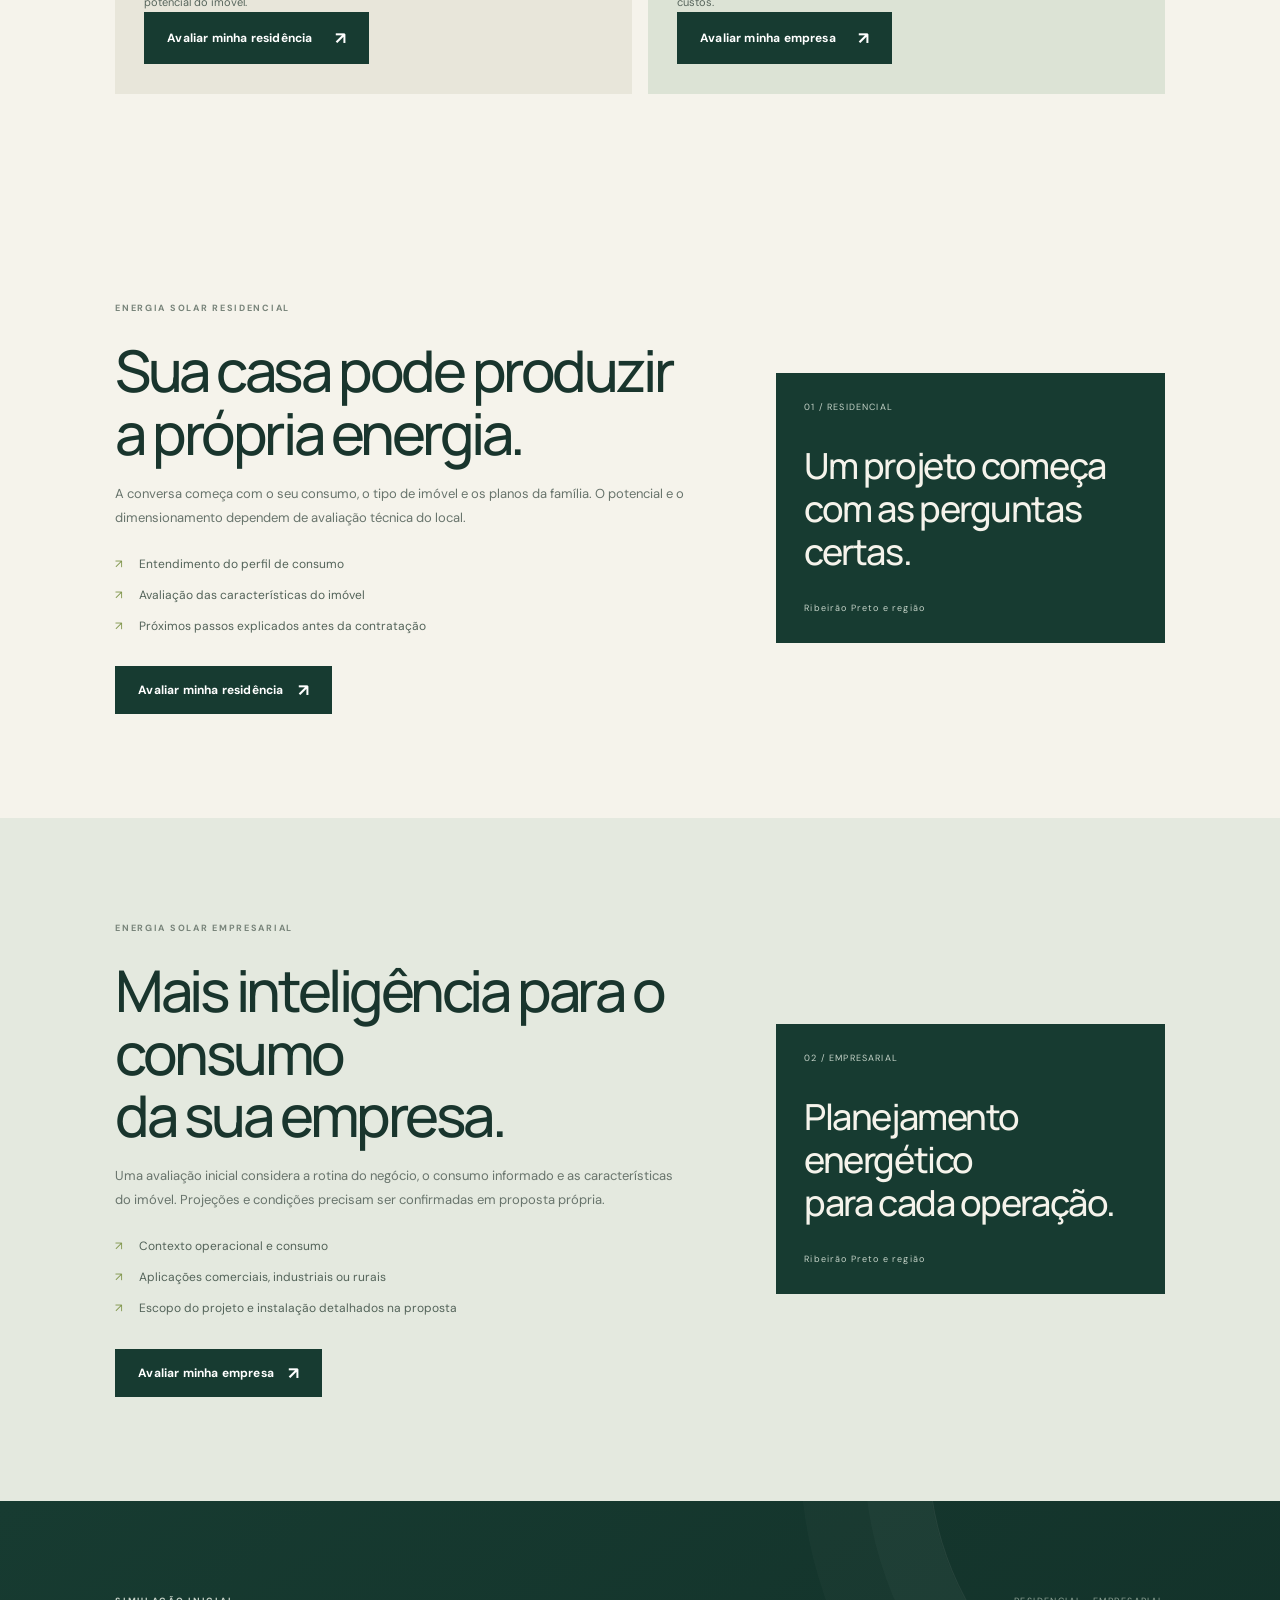
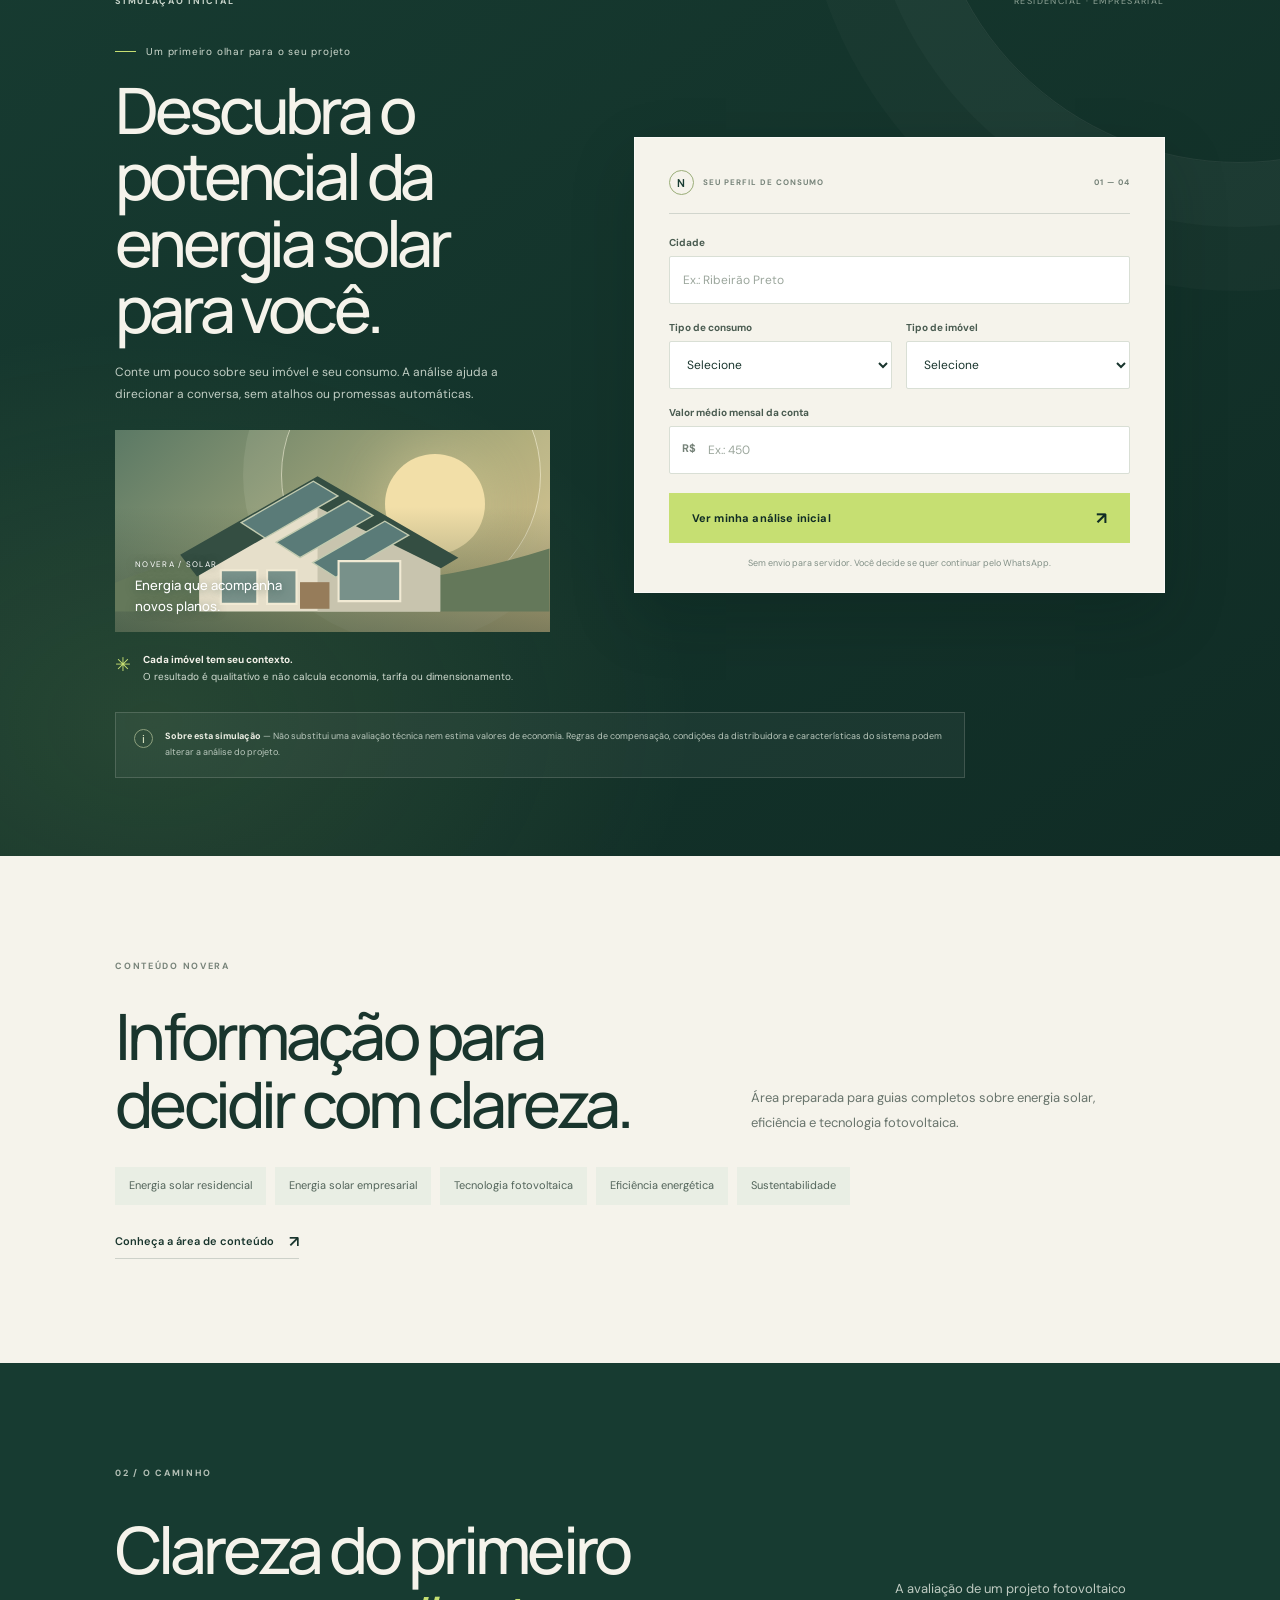
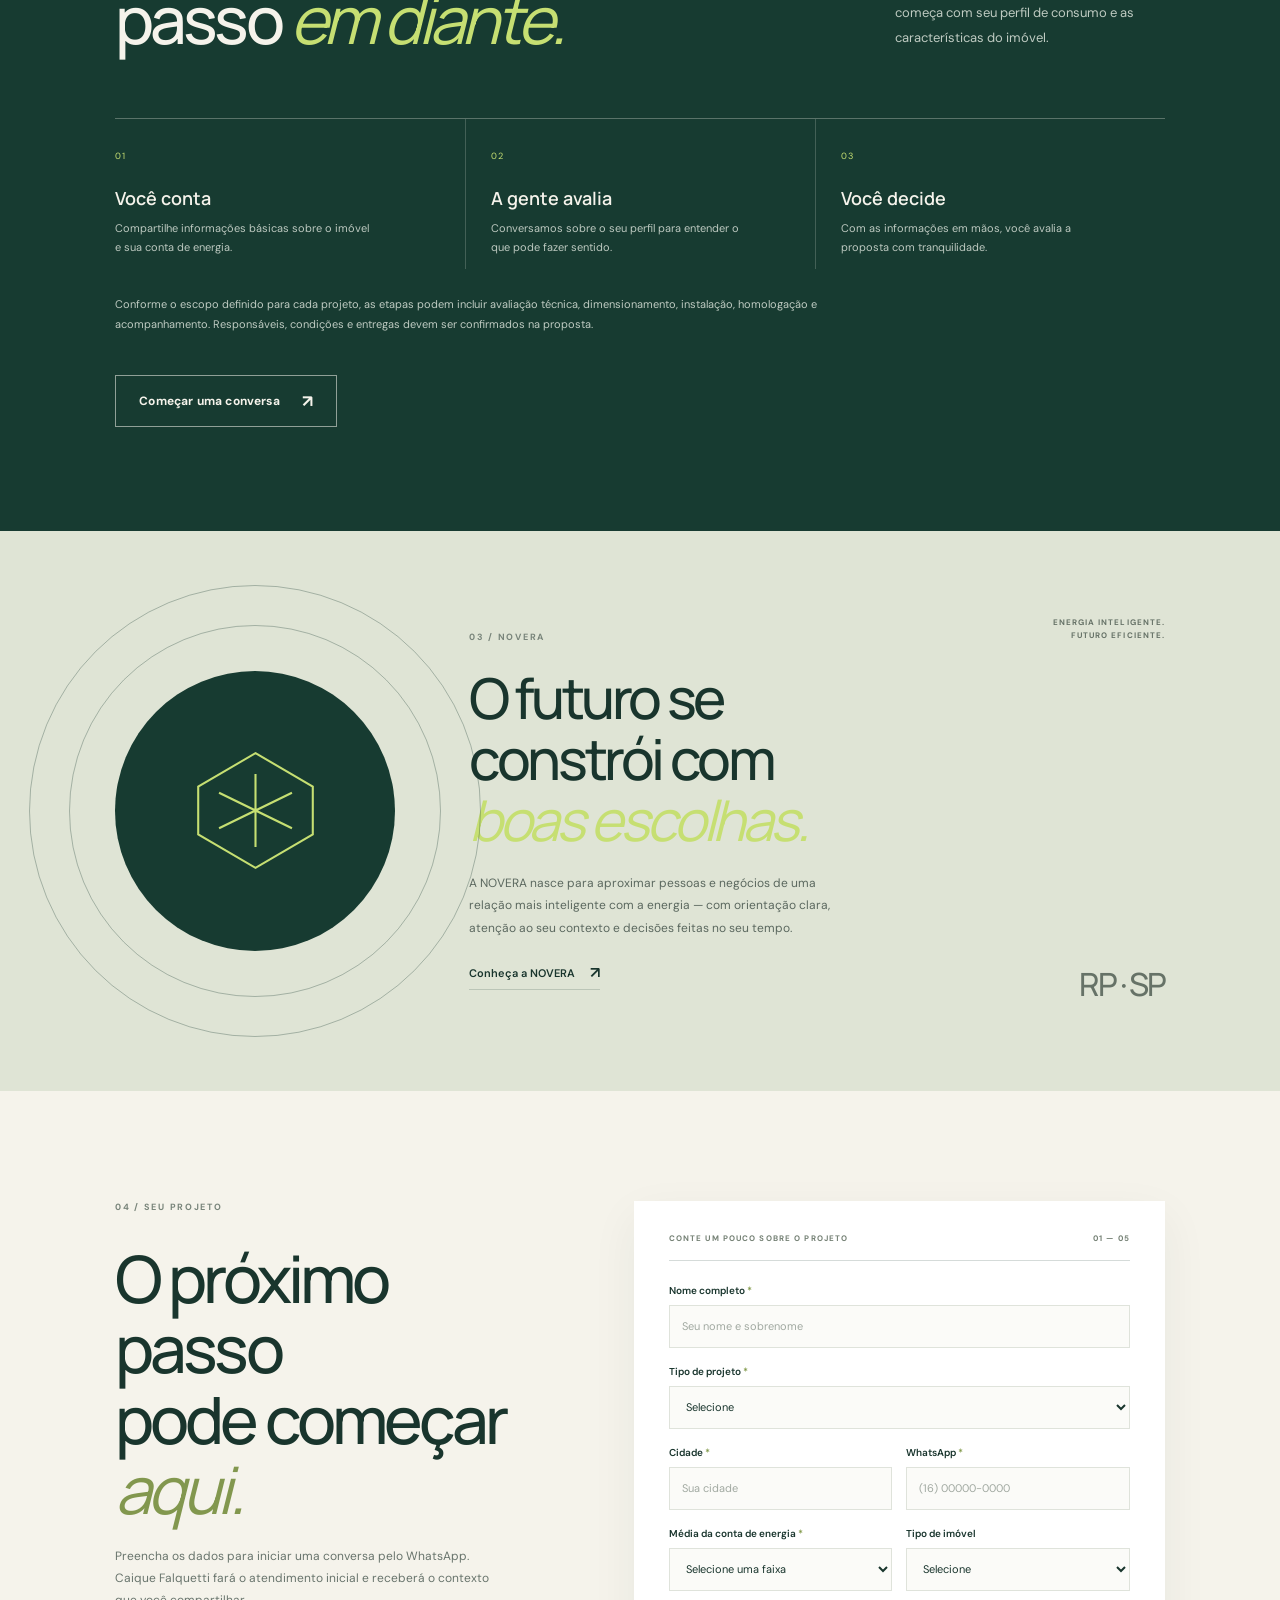
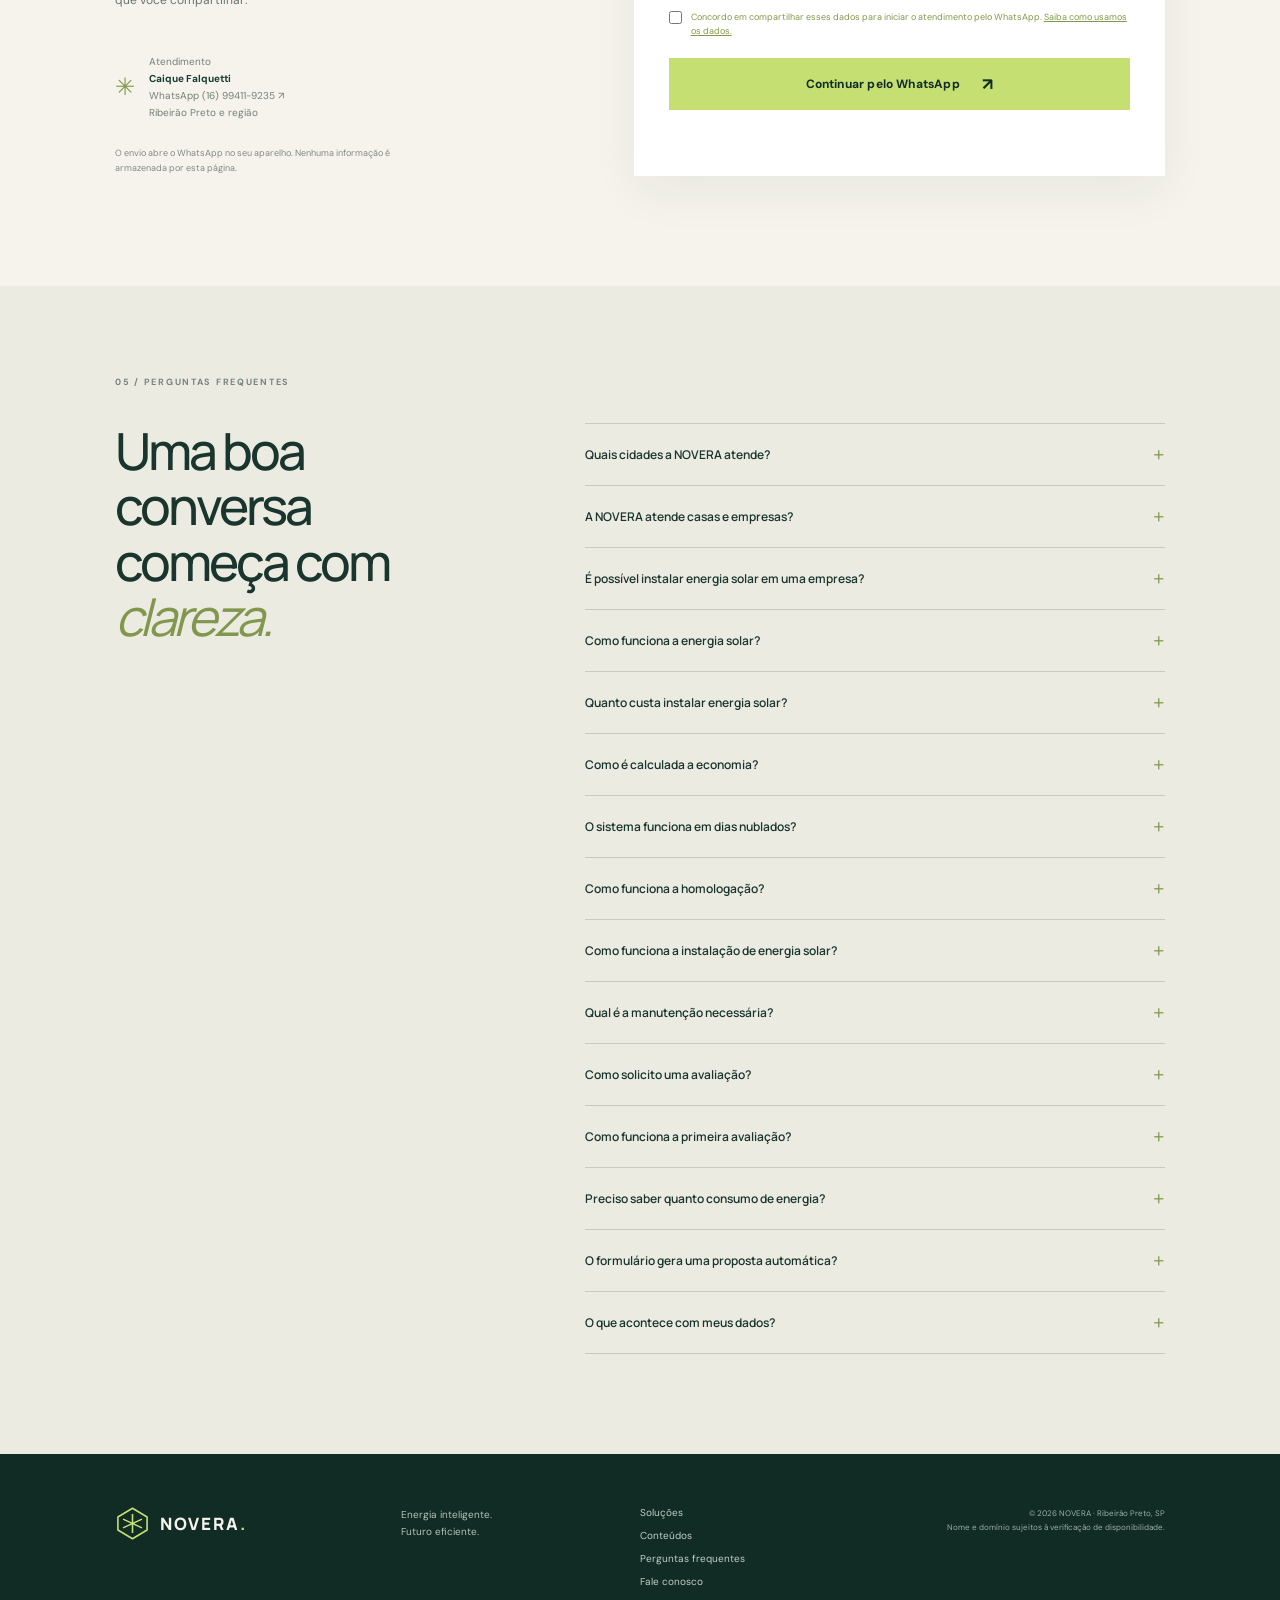
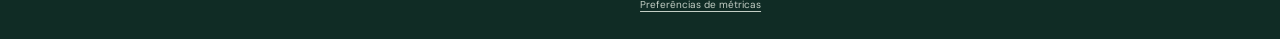
==== commit 22dbb1f8: "Remove portfolio section and clean styles" ====
--- a/index.html
+++ b/index.html
@@ -132,9 +132,7 @@
       <div class="simulator-disclaimer"><span aria-hidden="true">i</span><p><b>Sobre esta simulação</b> — Não substitui uma avaliação técnica nem estima valores de economia. Regras de compensação, condições da distribuidora e características do sistema podem alterar a análise do projeto.</p></div>
     </section>
 
-    <section class="portfolio section-pad" id="projetos"><div class="section-kicker">PROJETOS</div><div class="portfolio-heading"><h2>Projetos pensados<br>para cada realidade.</h2><p>Espaço preparado para mostrar trabalhos reais, com imagens e informações confirmadas pela NOVERA.</p></div><div class="portfolio-empty"><span class="portfolio-symbol" aria-hidden="true">N</span><div><b>Portfólio em preparação</b><p>Os projetos serão apresentados aqui após a confirmação das fotografias, cidades, características e soluções aplicadas.</p></div></div></section>
-
-    <section class="content-teaser section-pad" id="conteudos"><div class="section-kicker">CONTEÚDO NOVERA</div><div class="portfolio-heading"><h2>Informação para<br>decidir com clareza.</h2><p>Área preparada para guias completos sobre energia solar, eficiência e tecnologia fotovoltaica.</p></div><div class="topic-list"><span>Energia solar residencial</span><span>Energia solar empresarial</span><span>Tecnologia fotovoltaica</span><span>Eficiência energética</span><span>Sustentabilidade</span></div><a class="text-link dark-link" href="conteudos/">Conheça a área de conteúdo <span>↗</span></a></section>
+    <section class="content-teaser section-pad" id="conteudos"><div class="section-kicker">CONTEÚDO NOVERA</div><div class="editorial-teaser-heading"><h2>Informação para<br>decidir com clareza.</h2><p>Área preparada para guias completos sobre energia solar, eficiência e tecnologia fotovoltaica.</p></div><div class="topic-list"><span>Energia solar residencial</span><span>Energia solar empresarial</span><span>Tecnologia fotovoltaica</span><span>Eficiência energética</span><span>Sustentabilidade</span></div><a class="text-link dark-link" href="conteudos/">Conheça a área de conteúdo <span>↗</span></a></section>
 
     <section class="process section-pad" id="como-funciona"><div class="section-kicker">02 / O CAMINHO</div><div class="process-heading"><h2>Clareza do primeiro<br>passo <em>em diante.</em></h2><p>A avaliação de um projeto fotovoltaico começa com seu perfil de consumo e as características do imóvel.</p></div><div class="steps"><article><span class="step-index">01</span><h3>Você conta</h3><p>Compartilhe informações básicas sobre o imóvel e sua conta de energia.</p></article><article><span class="step-index">02</span><h3>A gente avalia</h3><p>Conversamos sobre o seu perfil para entender o que pode fazer sentido.</p></article><article><span class="step-index">03</span><h3>Você decide</h3><p>Com as informações em mãos, você avalia a proposta com tranquilidade.</p></article></div><p class="process-scope">Conforme o escopo definido para cada projeto, as etapas podem incluir avaliação técnica, dimensionamento, instalação, homologação e acompanhamento. Responsáveis, condições e entregas devem ser confirmados na proposta.</p><a class="button button-outline" href="#contato">Começar uma conversa <span>↗</span></a></section>
 
@@ -170,7 +168,7 @@
       <details><summary>O que acontece com meus dados?<span>+</span></summary><p>Os dados são incluídos apenas na mensagem que você escolhe abrir no WhatsApp. Esta página não tem sistema próprio de armazenamento. Consulte o aviso de privacidade antes do lançamento para adequá-lo ao processo real da empresa.</p></details>
     </div></div></section>
   </main>
-  <footer class="site-footer" id="privacidade"><a class="brand footer-brand" href="#inicio"><svg class="brand-mark" viewBox="0 0 48 48" aria-hidden="true"><path d="M24 3 44 15v18L24 45 4 33V15L24 3Z"/><path d="M24 11v26M11 18l26 12M37 18 11 30"/></svg><span class="brand-word">NOVERA<span class="brand-dot">.</span></span></a><p>Energia inteligente.<br>Futuro eficiente.</p><div class="footer-links"><a href="#solucoes">Soluções</a><a href="#projetos">Projetos</a><a href="conteudos/">Conteúdos</a><a href="#duvidas">Perguntas frequentes</a><a href="#contato">Fale conosco</a><button type="button" id="cookie-settings" class="privacy-settings">Preferências de métricas</button></div><span class="copyright">© <span id="year">2026</span> NOVERA · Ribeirão Preto, SP<br>Nome e domínio sujeitos à verificação de disponibilidade.</span></footer>
+  <footer class="site-footer" id="privacidade"><a class="brand footer-brand" href="#inicio"><svg class="brand-mark" viewBox="0 0 48 48" aria-hidden="true"><path d="M24 3 44 15v18L24 45 4 33V15L24 3Z"/><path d="M24 11v26M11 18l26 12M37 18 11 30"/></svg><span class="brand-word">NOVERA<span class="brand-dot">.</span></span></a><p>Energia inteligente.<br>Futuro eficiente.</p><div class="footer-links"><a href="#solucoes">Soluções</a><a href="conteudos/">Conteúdos</a><a href="#duvidas">Perguntas frequentes</a><a href="#contato">Fale conosco</a><button type="button" id="cookie-settings" class="privacy-settings">Preferências de métricas</button></div><span class="copyright">© <span id="year">2026</span> NOVERA · Ribeirão Preto, SP<br>Nome e domínio sujeitos à verificação de disponibilidade.</span></footer>
   <a class="floating-wa" data-wa href="#contato" aria-label="Fale com a NOVERA pelo WhatsApp"><span class="wa-icon">◉</span><span>Vamos conversar?</span></a>
   <aside class="cookie-notice" id="cookie-notice" aria-label="Preferências de privacidade" hidden><div><b>Privacidade e métricas</b><p>As métricas de marketing só serão ativadas após sua escolha. Nenhum rastreador de terceiros está configurado neste site.</p></div><div class="cookie-actions"><button type="button" id="consent-accept">Aceitar métricas</button><button type="button" id="consent-reject">Recusar</button></div></aside>
   <script src="marketing-config.js"></script>
--- a/site-structures.css
+++ b/site-structures.css
@@ -1,4 +1,4 @@
-/* Layout polish for the audience, portfolio, editorial teaser, and consent components. */
+/* Layout polish for audience, editorial teaser, and consent components. */
 .audience-detail{display:grid;grid-template-columns:minmax(0,1fr) minmax(250px,.68fr);align-items:center;gap:clamp(34px,7vw,96px);background:var(--paper)}
 .audience-business{background:#e4e9df}
 .audience-copy{min-width:0;max-width:720px}
@@ -12,18 +12,10 @@
 .audience-note span{display:block;font-size:9px;line-height:1.5;letter-spacing:.13em;color:#c5d3c8}
 .audience-note b{display:block;font:500 clamp(24px,3vw,36px)/1.2 var(--display);letter-spacing:-.04em;color:var(--paper)}
 
-.portfolio{background:var(--sand)}
-.portfolio-heading{display:grid;grid-template-columns:minmax(0,1.15fr) minmax(250px,.85fr);align-items:end;gap:clamp(24px,6vw,80px);margin:30px 0 38px}
-.portfolio-heading h2,.content-teaser h2{font:500 clamp(38px,5vw,64px)/1.07 var(--display);letter-spacing:-.06em;margin:0;max-width:720px}
-.portfolio-heading>p{max-width:390px;font-size:13px;line-height:1.85;color:var(--muted);margin:0 0 4px}
-.portfolio-empty{display:flex;align-items:center;gap:clamp(20px,4vw,42px);min-height:190px;padding:30px 34px;border:1px solid rgba(23,59,49,.2);background:linear-gradient(115deg,#dce3d5 0%,#f5f3eb 100%)}
-.portfolio-symbol{display:grid;place-items:center;flex:0 0 76px;width:76px;height:76px;border:1px solid rgba(23,59,49,.6);border-radius:50%;font:600 32px var(--display);color:var(--forest)}
-.portfolio-empty>div{min-width:0}
-.portfolio-empty b{display:block;font:600 18px/1.3 var(--display);color:var(--forest)}
-.portfolio-empty p{max-width:620px;margin:8px 0 0;font-size:12px;line-height:1.8;color:var(--muted)}
-
 .content-teaser{background:var(--paper)}
-.content-teaser .portfolio-heading{margin-bottom:28px}
+.editorial-teaser-heading{display:grid;grid-template-columns:minmax(0,1.15fr) minmax(250px,.85fr);align-items:end;gap:clamp(24px,6vw,80px);margin:30px 0 28px}
+.editorial-teaser-heading h2{font:500 clamp(38px,5vw,64px)/1.07 var(--display);letter-spacing:-.06em;margin:0;max-width:720px}
+.editorial-teaser-heading>p{max-width:390px;font-size:13px;line-height:1.85;color:var(--muted);margin:0 0 4px}
 .topic-list{display:flex;align-items:center;flex-wrap:wrap;gap:9px;margin:28px 0 24px}
 .topic-list span{display:inline-flex;align-items:center;min-height:38px;padding:9px 14px;background:#e9eee4;color:#52645a;font-size:11px;line-height:1.4}
 .content-teaser>.text-link{margin-top:2px}
@@ -43,9 +35,8 @@
   .audience-copy{max-width:740px}
   .audience-note{min-height:190px;padding:24px 28px}
   .audience-note b{font-size:30px}
-  .portfolio-heading{grid-template-columns:1fr;gap:16px;margin:25px 0 30px}
-  .portfolio-heading>p{max-width:620px}
-  .portfolio-empty{min-height:160px}
+  .editorial-teaser-heading{grid-template-columns:1fr;gap:16px;margin:25px 0 30px}
+  .editorial-teaser-heading>p{max-width:620px}
   .lead-section{grid-template-columns:1fr;gap:30px}
   .lead-copy>p{max-width:640px}
   .lead-form{width:100%;max-width:760px}
@@ -66,14 +57,10 @@
   .audience-copy ul{gap:10px;margin:20px 0 24px}
   .audience-note{min-height:180px;padding:20px;gap:16px}
   .audience-note b{font-size:26px}
-  .portfolio,.content-teaser{padding:68px 6%}
-  .portfolio-heading{margin:22px 0 25px}
-  .portfolio-heading h2,.content-teaser h2{font-size:40px}
-  .portfolio-heading>p{font-size:12px}
-  .portfolio-empty{align-items:flex-start;gap:16px;min-height:0;padding:21px 17px}
-  .portfolio-symbol{flex-basis:52px;width:52px;height:52px;font-size:24px}
-  .portfolio-empty b{font-size:16px}
-  .portfolio-empty p{font-size:11px}
+  .content-teaser{padding:68px 6%}
+  .editorial-teaser-heading{margin:22px 0 25px}
+  .editorial-teaser-heading h2{font-size:40px}
+  .editorial-teaser-heading>p{font-size:12px}
   .topic-list{gap:8px;margin:22px 0}
   .topic-list span{min-height:34px;padding:8px 11px;font-size:10px}
   .lead-section{padding-top:70px;padding-bottom:70px}
